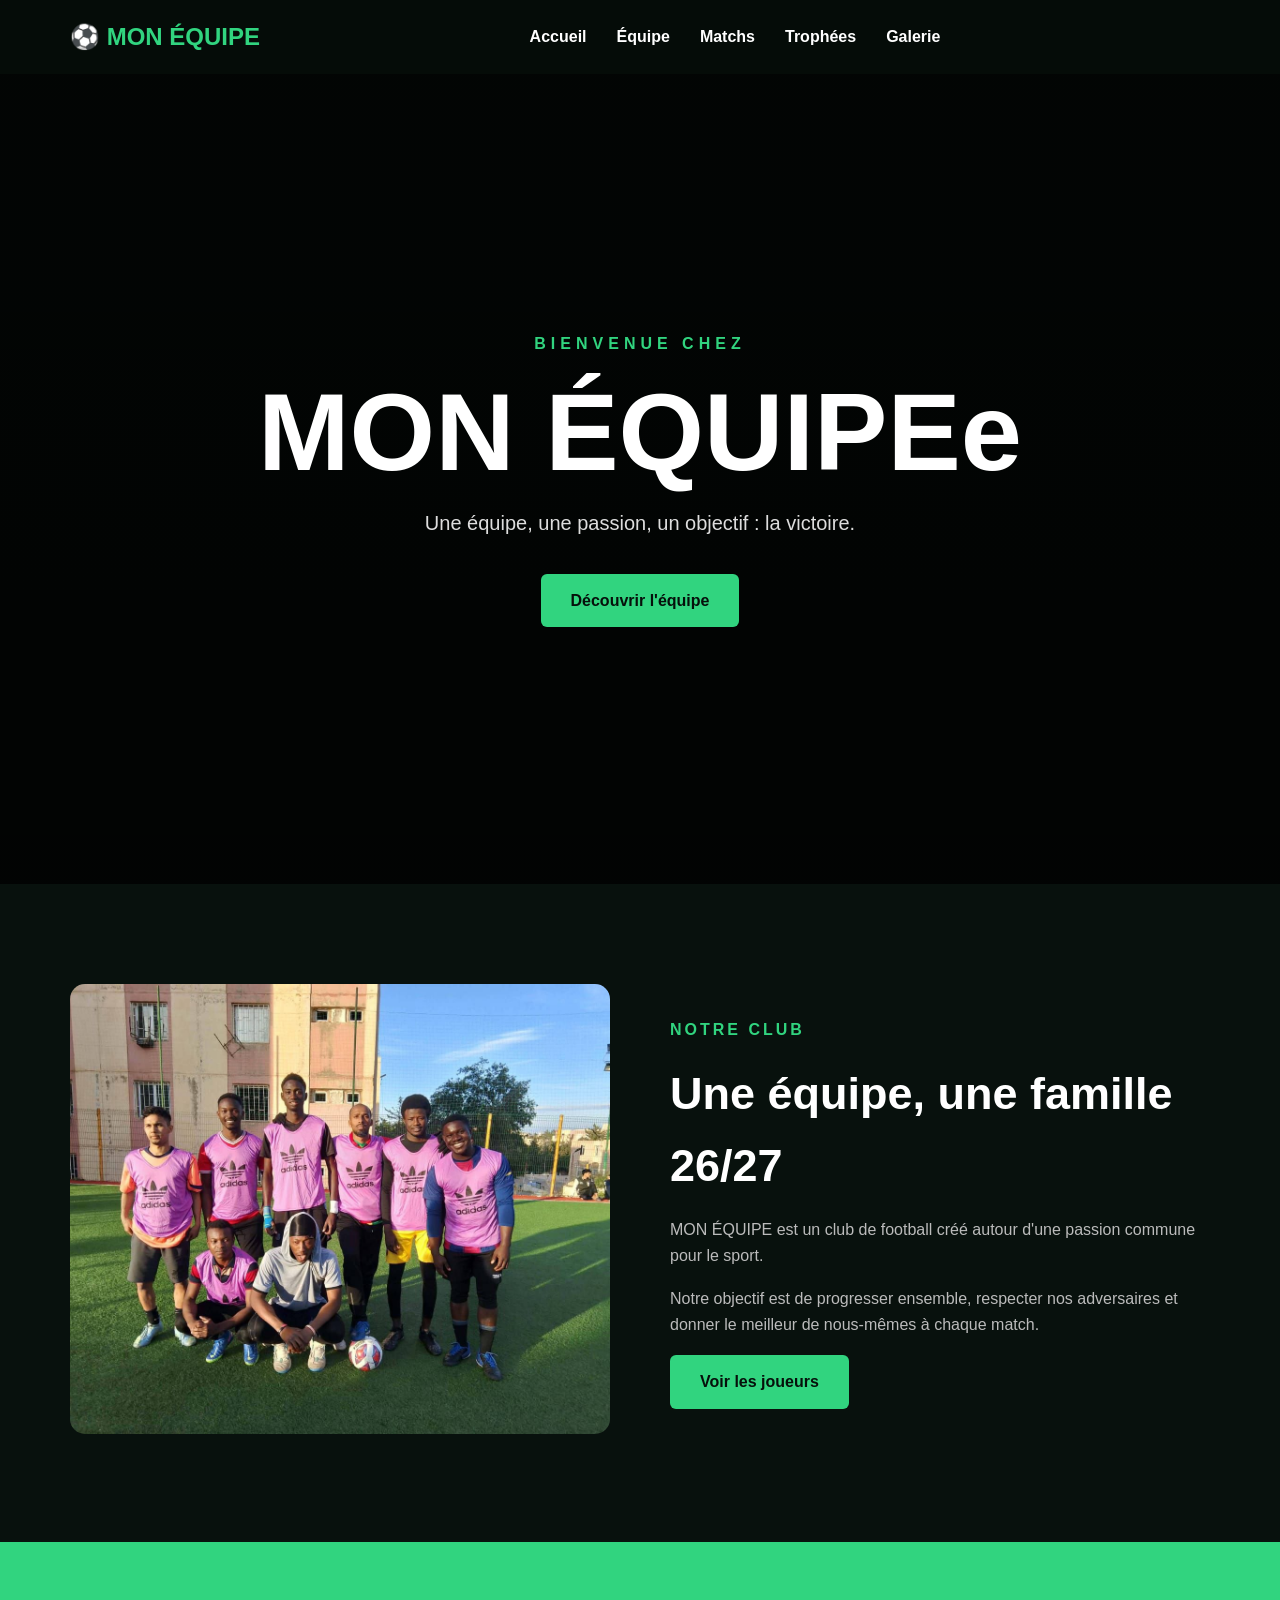
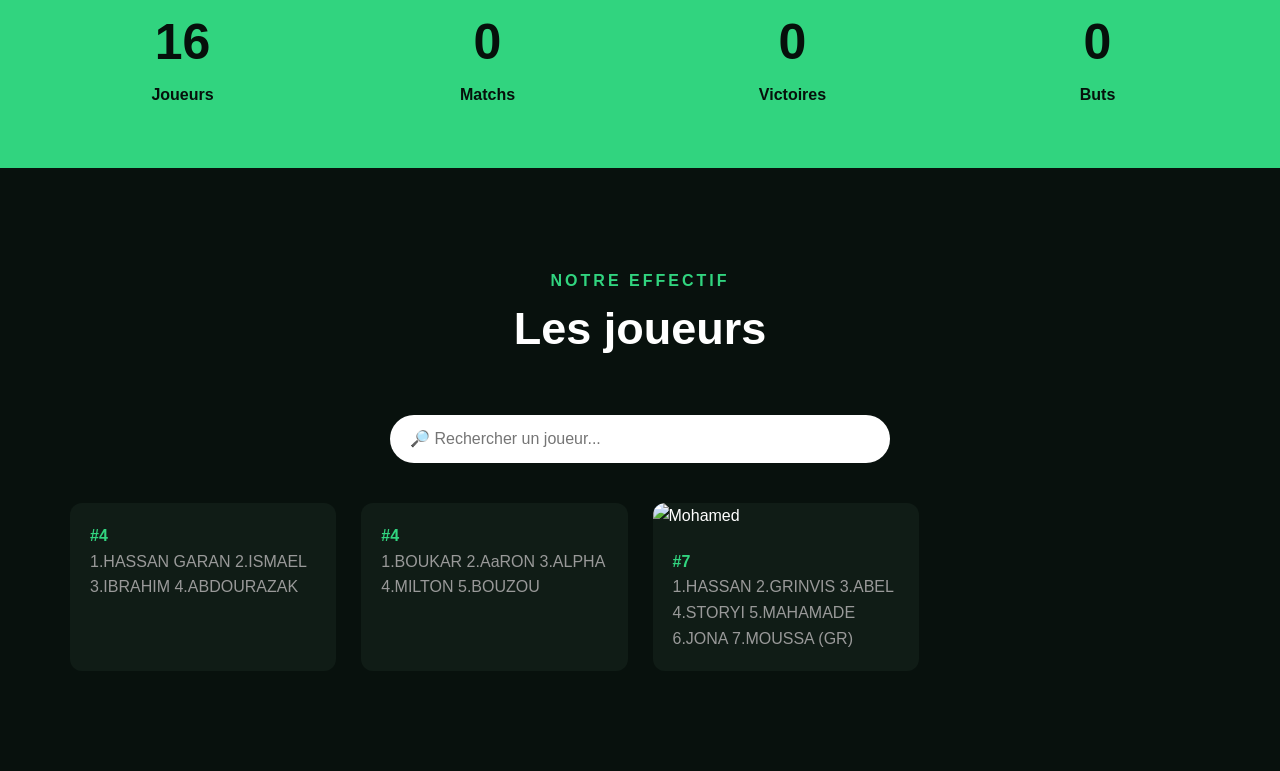
==== index.html @ 89386483 "Corriger le HTML et la page mobile" ====
<!DOCTYPE html>
<html lang="fr">

<head>
    <meta charset="UTF-8">
    <meta name="viewport" content="width=device-width, initial-scale=1.0">

    <title>MON ÉQUIPE - Football</title>

    <link rel="stylesheet" href="isma.css">
</head>

<body>

    <!-- ================= NAVBAR ================= -->

    <header>

        <nav class="navbar">

            <div class="logo">
                ⚽ MON ÉQUIPE
            </div>

            <button class="menu-btn" id="menuBtn">
                ☰
            </button>

            <ul class="menu" id="menu">

                <li>
                    <a href="#accueil">Accueil</a>
                </li>

                <li>
                    <a href="#equipe">Équipe</a>
                </li>

                <li>
                    <a href="#matchs">Matchs</a>
                </li>

                <li>
                    <a href="#trophees">Trophées</a>
                </li>

                <li>
                    <a href="#galerie">Galerie</a>
                </li>

            </ul>

            <!-- Bouton thème -->

            <button id="themeBtn" class="theme-btn">

            </button>

        </nav>

    </header>


    <!-- ================= ACCUEIL ================= -->

    <section id="accueil" class="hero">

        <div class="hero-content">

            <p class="subtitle">
                BIENVENUE CHEZ
            </p>

            <h1>
                MON ÉQUIPEe
            </h1>

            <p class="description">
                Une équipe, une passion, un objectif :
                la victoire.
            </p>

            <a href="#equipe" class="btn">
                Découvrir l'équipe
            </a>

        </div>

    </section>


    <!-- ================= PRESENTATION ================= -->

    <section class="presentation">

        <div class="presentation-image">

            <img src="5906934506231370193.jpg" alt="Photo de MON ÉQUIPE">

        </div>

        <div class="presentation-text">

            <span>NOTRE CLUB</span>

            <h2>
                Une équipe, une famille 26/27
            </h2>

            <p>
                MON ÉQUIPE est un club de football créé
                autour d'une passion commune pour le sport.
            </p>

            <p>
                Notre objectif est de progresser ensemble,
                respecter nos adversaires et donner le
                meilleur de nous-mêmes à chaque match.
            </p>

            <a href="#equipe" class="btn">
                Voir les joueurs
            </a>

        </div>

    </section>


    <!-- ================= STATISTIQUES ================= -->

    <section class="stats">

        <div class="stat">

            <strong class="counter" data-target="18">
                16
            </strong>

            <span>
                Joueurs
            </span>

        </div>


        <div class="stat">

            <strong class="counter" data-target="12">
                0
            </strong>

            <span>
                Matchs
            </span>

        </div>


        <div class="stat">

            <strong class="counter" data-target="8">
                0
            </strong>

            <span>
                Victoires
            </span>

        </div>


        <div class="stat">

            <strong class="counter" data-target="32">
                0
            </strong>

            <span>
                Buts
            </span>

        </div>

    </section>


    <!-- ================= JOUEURS ================= -->

    <section id="equipe" class="section">

        <div class="section-title">

            <p>NOTRE EFFECTIF</p>

            <h2>
                Les joueurs
            </h2>

        </div>


        <!-- Recherche -->

        <div class="search-box">

            <input type="text" id="searchInput" placeholder="🔎 Rechercher un joueur...">

        </div>


        <div class="joueurs" id="joueurs">


            <!-- JOUEUR 1 -->

            <div class="joueur">



                <div class="joueur-info">

                    <span>
                        #4
                    </span>

                    <h3>

                    </h3>

                    <p>
                        1.HASSAN GARAN


                        2.ISMAEL


                        3.IBRAHIM


                        4.ABDOURAZAK
                    </p>

                </div>

            </div>


            <!-- JOUEUR 2 -->

            <div class="joueur">



                <div class="joueur-info">

                    <span>
                        #4
                    </span>

                    <h3>

                    </h3>

                    <p>
                        1.BOUKAR


                        2.AaRON


                        3.ALPHA


                        4.MILTON
                        5.BOUZOU

                    </p>

                </div>

            </div>


            <!-- JOUEUR 3 -->

            <div class="joueur">

                <img src="images/joueur3.jpg" alt="Mohamed" class="player-image">

                <div class="joueur-info">

                    <span>
                        #7
                    </span>

                    <h3>
                    </h3>

                    <p>
                        1.HASSAN

                        2.GRINVIS

                        3.ABEL

                        4.STORYI

                        5.MAHAMADE

                        6.JONA

                        7.MOUSSA (GR)
                    </p>

                </div>

            </div>


            <!--
```
---- isma.css ----
* {
    margin: 0;
    padding: 0;
    box-sizing: border-box;
}

html {
    scroll-behavior: smooth;
}

body {
    font-family: Arial, Helvetica, sans-serif;
    background: #08110d;
    color: white;
    line-height: 1.6;
    transition: 0.3s;
}


/* =====================================
   NAVBAR
===================================== */

header {
    background: #050c08;
    position: sticky;
    top: 0;
    z-index: 1000;
}

.navbar {
    max-width: 1200px;
    margin: auto;

    padding: 18px 30px;

    display: flex;
    align-items: center;
    justify-content: space-between;
}

.logo {
    font-size: 24px;
    font-weight: bold;
    color: #31d47f;
}

.menu {
    display: flex;
    gap: 30px;
    list-style: none;
}

.menu a {
    color: white;
    text-decoration: none;
    font-weight: bold;
    transition: 0.3s;
}

.menu a:hover {
    color: #31d47f;
}


/* Boutons navbar */

.menu-btn,
.theme-btn {
    border: none;
    background: transparent;
    color: white;
    font-size: 25px;
    cursor: pointer;
}

.menu-btn {
    display: none;
}


/* =====================================
   HERO
===================================== */

.hero {
    min-height: 90vh;

    display: flex;
    justify-content: center;
    align-items: center;

    text-align: center;

    padding: 30px;

    background:
        linear-gradient(rgba(0, 0, 0, .7),
            rgba(0, 0, 0, .8)),
        url("images/equipe.jpg") center / cover;
}

.hero-content {
    max-width: 800px;
}

.subtitle {
    color: #31d47f;
    font-weight: bold;
    letter-spacing: 5px;
}

.hero h1 {
    font-size: clamp(55px, 10vw, 110px);
    line-height: 1;
    margin: 20px 0;
}

.description {
    font-size: 20px;
    color: #ddd;
    margin-bottom: 35px;
}


/* =====================================
   BOUTON
===================================== */

.btn {
    display: inline-block;

    padding: 14px 30px;

    background: #31d47f;
    color: #06100b;

    text-decoration: none;

    border-radius: 6px;

    font-weight: bold;

    transition: .3s;
}

.btn:hover {
    transform: translateY(-4px);
    background: white;
}


/* =====================================
   PRESENTATION
===================================== */

.presentation {
    max-width: 1200px;
    margin: auto;

    padding: 100px 30px;

    display: grid;

    grid-template-columns: 1fr 1fr;

    gap: 60px;

    align-items: center;
}

.presentation-image img {
    width: 100%;
    height: 450px;

    object-fit: cover;

    border-radius: 15px;
}

.presentation-text span {
    color: #31d47f;
    font-weight: bold;
    letter-spacing: 3px;
}

.presentation-text h2 {
    font-size: 45px;
    margin: 15px 0;
}

.presentation-text p {
    color: #bbb;
    margin-bottom: 18px;
}


/* =====================================
   SECTIONS
===================================== */

.section {
    max-width: 1200px;
    margin: auto;

    padding: 100px 30px;
}

.section-title {
    text-align: center;
    margin-bottom: 50px;
}

.section-title p {
    color: #31d47f;
    font-weight: bold;
    letter-spacing: 3px;
}

.section-title h2 {
    font-size: 45px;
}


/* =====================================
   RECHERCHE
===================================== */

.search-box {
    text-align: center;
    margin-bottom: 40px;
}

.search-box input {
    width: 100%;
    max-width: 500px;

    padding: 15px 20px;

    border: none;
    border-radius: 30px;

    font-size: 16px;

    outline: none;
}


/* =====================================
   JOUEURS
===================================== */

.joueurs {
    display: grid;

    grid-template-columns:
        repeat(4, 1fr);

    gap: 25px;
}

.joueur {
    background: #101c16;

    border-radius: 12px;

    overflow: hidden;

    transition: .3s;
}

.joueur:hover {
    transform: translateY(-10px);
}

.joueur img {
    width: 100%;
    height: 330px;

    object-fit: cover;

    cursor: pointer;
}

.joueur-info {
    padding: 20px;
}

.joueur-info span {
    color: #31d47f;
    font-weight: bold;
}

.joueur-info h3 {
    font-size: 25px;
}

.joueur-info p {
    color: #999;
}


/* =====================================
   STATISTIQUES
===================================== */

.stats {
    background: #31d47f;
    color: #06100b;

    display: grid;

    grid-template-columns:
        repeat(4, 1fr);

    padding: 60px 30px;

    text-align: center;
}

.stat strong {
    display: block;
    font-size: 50px;
}

.stat span {
    font-weight: bold;
}


/* =====================================
   MATCHS
===================================== */

.matchs-section {
    max-width: 1000px;
}

.matchs {
    display: flex;

    flex-direction: column;

    gap: 15px;
}

.match {
    background: #101c16;

    padding: 20px;

    border-radius: 10px;

    display: grid;

    grid-template-columns:
        100px 1fr 100px;

    align-items: center;
}

.date {
    text-align: center;
}

.date strong {
    display: block;

    font-size: 35px;

    color: #31d47f;
}

.date span {
    font-size: 13px;
}

.equipes {
    display: flex;

    justify-content: center;
    align-items: center;

    gap: 25px;
}

.equipes span {
    color: #31d47f;
    font-weight: bold;
}

.heure {
    text-align: right;
    color: #aaa;
}


/* =====================================
   TROPHEES
===================================== */

.trophees {
    display: grid;

    grid-template-columns:
        repeat(3, 1fr);

    gap: 25px;
}

.trophee {
    background: #101c16;

    padding: 40px 20px;

    text-align: center;

    border-radius: 12px;
}

.trophee-icon {
    font-size: 60px;
}

.trophee h3 {
    font-size: 22px;
}

.trophee p {
    color: #999;
}


/* =====================================
   GALERIE
===================================== */

.galerie {
    display: grid;

    grid-template-columns:
        repeat(4, 1fr);

    gap: 15px;
}

.gallery-image {
    width: 100%;
    height: 250px;

    object-fit: cover;

    border-radius: 10px;

    cursor: pointer;

    transition: .3s;
}

.gallery-image:hover {
    transform: scale(1.04);
}


/* =====================================
   MODAL
===================================== */

.modal {
    display: none;

    position: fixed;

    z-index: 2000;

    left: 0;
    top: 0;

    width: 100%;
    height: 100%;

    background: rgba(0, 0, 0, .9);

    justify-content: center;
    align-items: center;
}

.modal.active {
    display: flex;
}

.modal img {
    max-width: 90%;
    max-height: 85%;

    border-radius: 10px;
}

.close {
    position: absolute;

    top: 20px;
    right: 35px;

    font-size: 50px;

    cursor: pointer;
}


/* =====================================
   CONTACT
===================================== */

.contact {
    background: #31d47f;

    color: #06100b;

    padding: 80px 30px;

    display: flex;

    justify-content: space-around;

    align-items: center;

    gap: 30px;
}

.contact h2 {
    font-size: 45px;
}


/* =====================================
   FOOTER
===================================== */

footer {
    background: #040907;

    text-align: center;

    padding: 30px;

    color: #777;
}


/* =====================================
   MODE CLAIR
===================================== */

body.light {
    background: #f3f5f4;
    color: #111;
}

body.light header {
    background: white;
}

body.light .menu a {
    color: #111;
}

body.light .theme-btn {
    color: #111;
}

body.light .joueur,
body.light .match,
body.light .trophee {
    background: white;
}

body.light .presentation-text p {
    color: #555;
}


/* =====================================
   RESPONSIVE
===================================== */

@media (max-width: 900px) {

    .menu-btn {
        display: block;
    }

    .menu {
        display: none;

        position: absolute;

        top: 70px;
        left: 0;

        width: 100%;

        background: #050c08;

        flex-direction: column;

        text-align: center;

        padding: 20px;
    }

    .menu.active {
        display: flex;
    }

    .presentation {
        grid-template-columns: 1fr;
    }

    .joueurs {
        grid-template-columns: repeat(2, 1fr);
    }

    .galerie {
        grid-template-columns: repeat(2, 1fr);
    }

}


@media (max-width: 600px) {

    .navbar {
        padding: 15px;
    }

    .logo {
        font-size: 18px;
    }

    .hero h1 {
        font-size: 55px;
    }

    .presentation {
        padding: 70px 20px;
    }

    .presentation-text h2 {
        font-size: 35px;
    }

    .section {
        padding: 70px 20px;
    }

    .section-title h2 {
        font-size: 35px;
    }

    .joueurs {
        grid-template-columns: 1fr;
    }

    .stats {
        grid-template-columns: repeat(2, 1fr);
        gap: 30px;
    }

    .match {
        grid-template-columns: 70px 1fr;
    }

    .heure {
        display: none;
    }

    .equipes {
        font-size: 13px;
        gap: 10px;
    }

    .trophees {
        grid-template-columns: 1fr;
    }

    .galerie {
        grid-template-columns: 1fr;
    }

    .contact {
        flex-direction: column;
        text-align: center;
    }

}
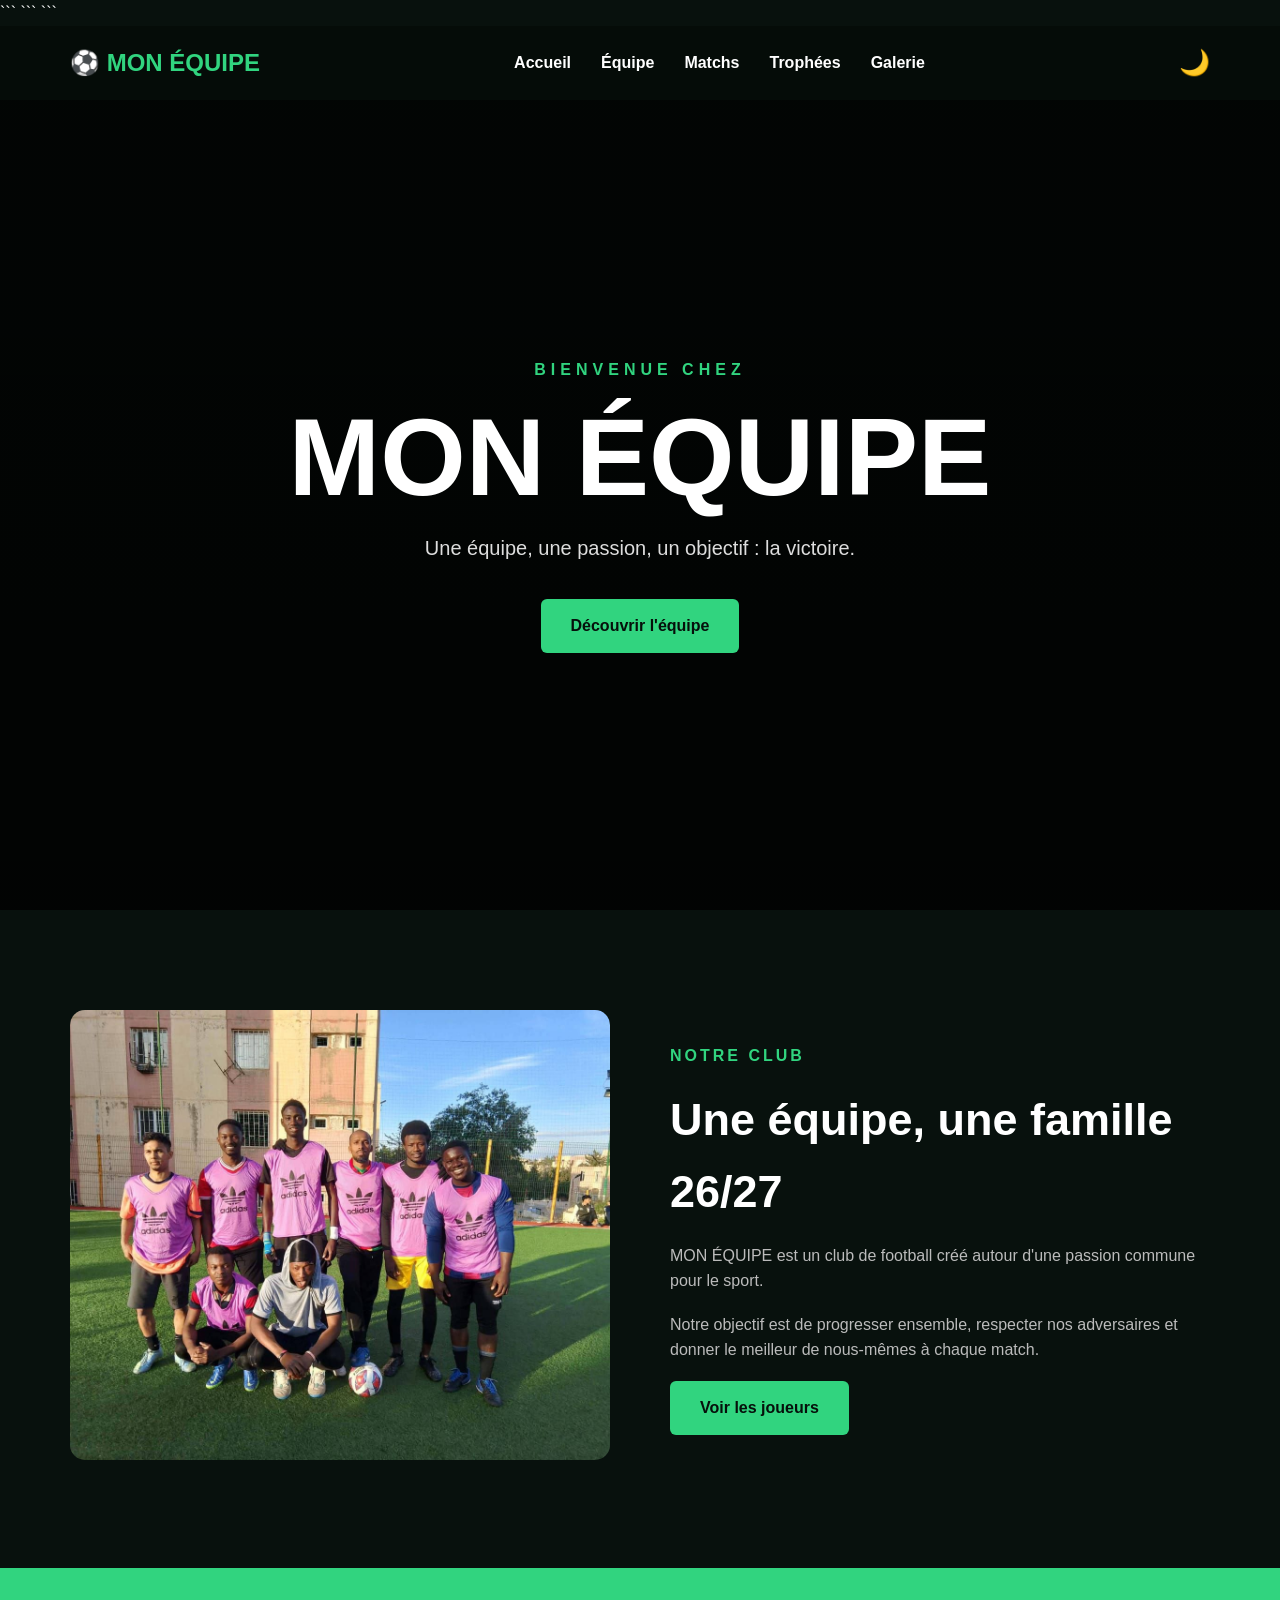
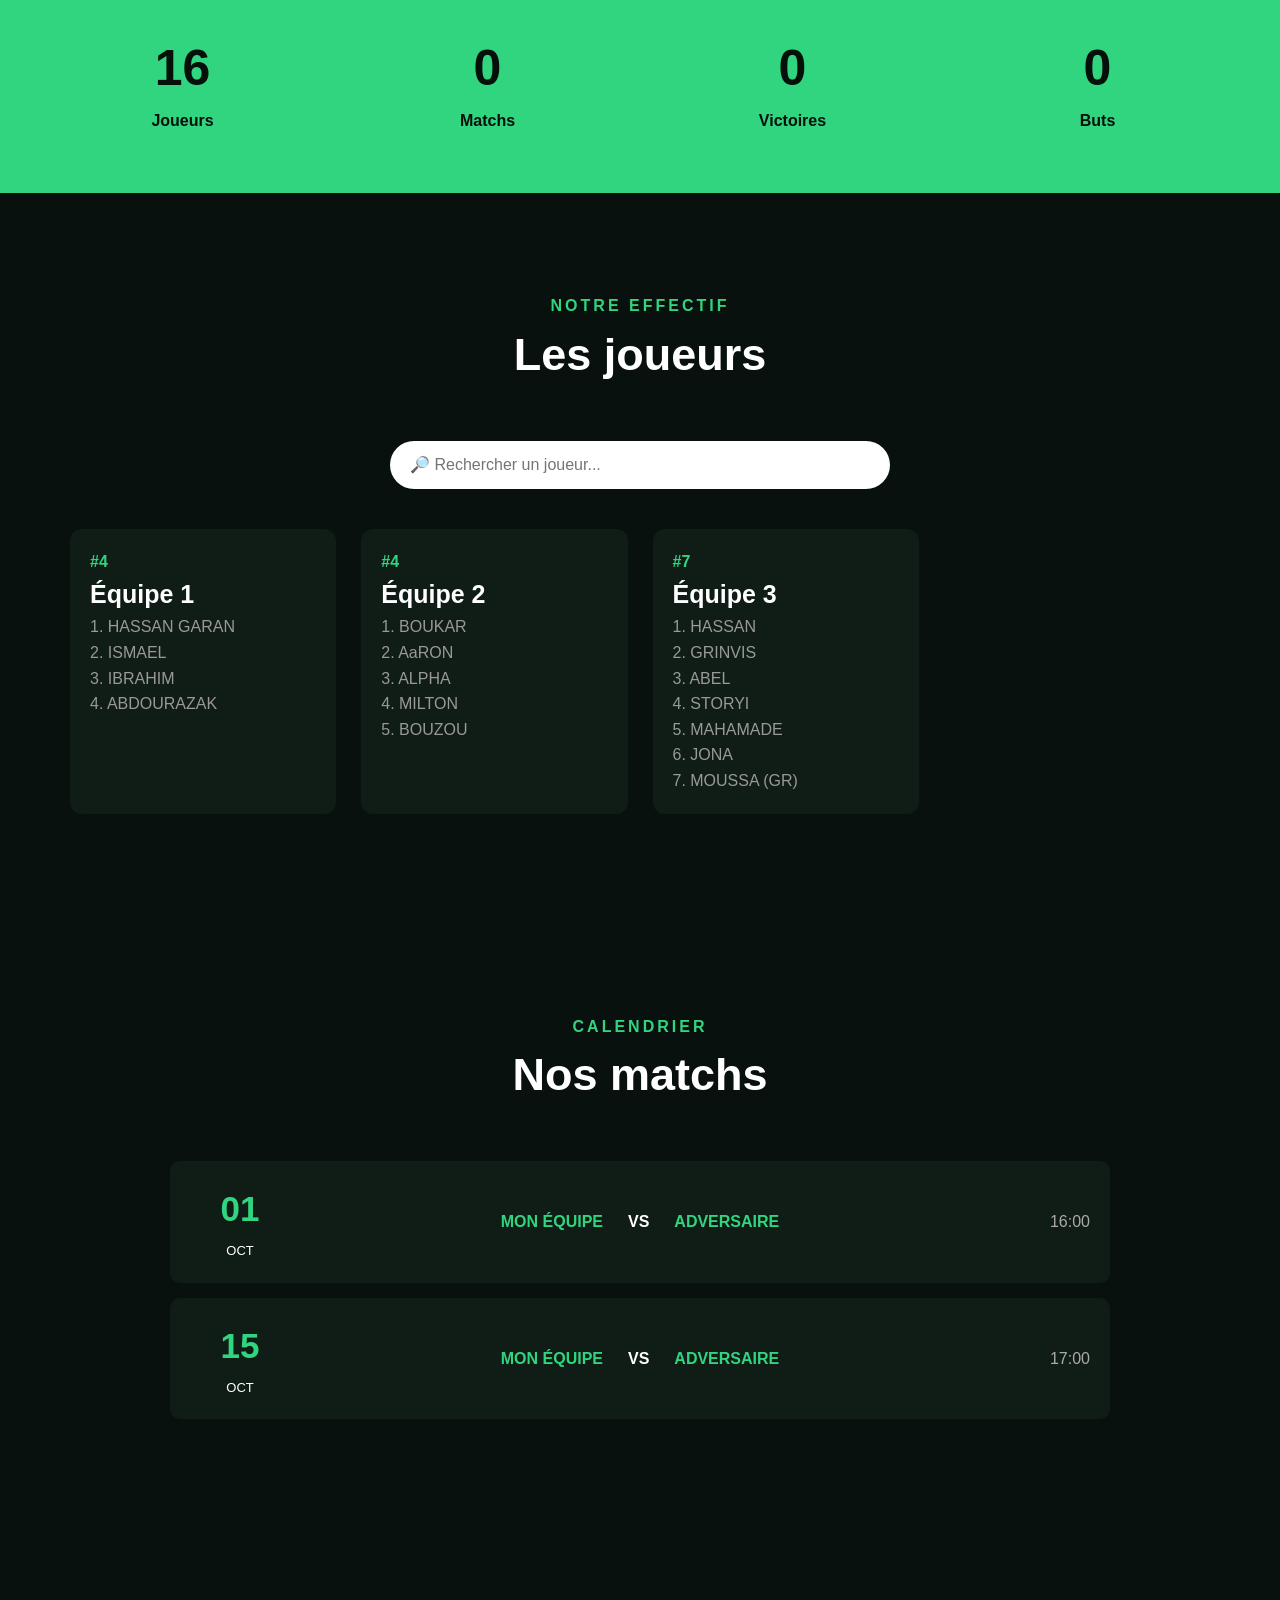
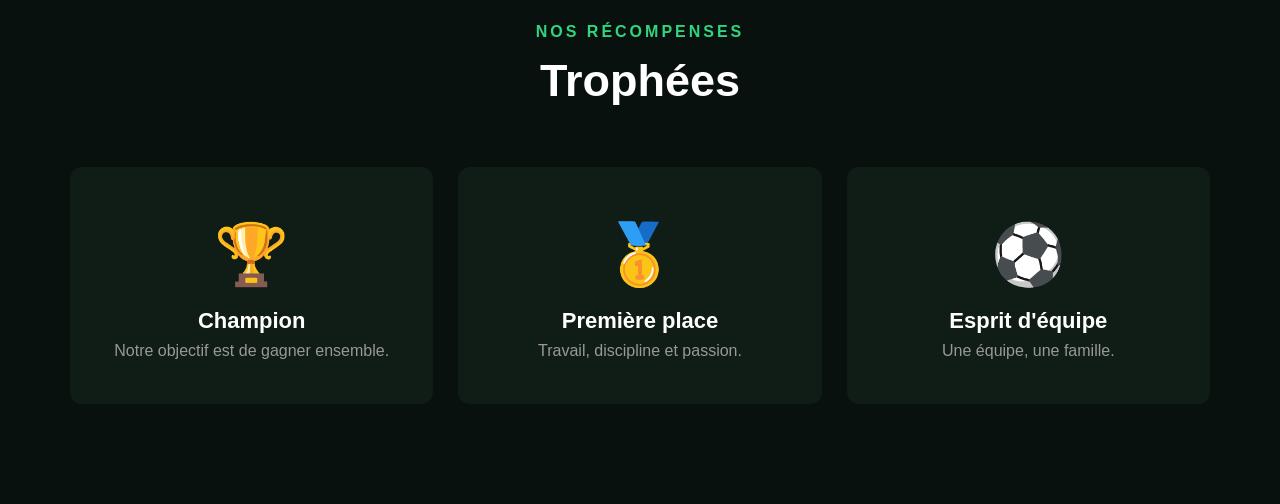
==== commit a6a553dc: "Mise à jour du site" ====
--- a/index.html
+++ b/index.html
@@ -1,21 +1,25 @@
 <!DOCTYPE html>
+
 <html lang="fr">
 
 <head>
     <meta charset="UTF-8">
     <meta name="viewport" content="width=device-width, initial-scale=1.0">
 
+    ```
     <title>MON ÉQUIPE - Football</title>
 
     <link rel="stylesheet" href="isma.css">
+    ```
+
 </head>
 
 <body>
 
+    ```
     <!-- ================= NAVBAR ================= -->
 
     <header>
-
         <nav class="navbar">
 
             <div class="logo">
@@ -27,37 +31,18 @@
             </button>
 
             <ul class="menu" id="menu">
-
-                <li>
-                    <a href="#accueil">Accueil</a>
-                </li>
-
-                <li>
-                    <a href="#equipe">Équipe</a>
-                </li>
-
-                <li>
-                    <a href="#matchs">Matchs</a>
-                </li>
-
-                <li>
-                    <a href="#trophees">Trophées</a>
-                </li>
-
-                <li>
-                    <a href="#galerie">Galerie</a>
-                </li>
-
+                <li><a href="#accueil">Accueil</a></li>
+                <li><a href="#equipe">Équipe</a></li>
+                <li><a href="#matchs">Matchs</a></li>
+                <li><a href="#trophees">Trophées</a></li>
+                <li><a href="#galerie">Galerie</a></li>
             </ul>
 
-            <!-- Bouton thème -->
-
             <button id="themeBtn" class="theme-btn">
-
+                🌙
             </button>
 
         </nav>
-
     </header>
 
 
@@ -72,7 +57,7 @@
             </p>
 
             <h1>
-                MON ÉQUIPEe
+                MON ÉQUIPE
             </h1>
 
             <p class="description">
@@ -132,20 +117,16 @@
     <section class="stats">
 
         <div class="stat">
-
-            <strong class="counter" data-target="18">
+            <strong class="counter" data-target="16">
                 16
             </strong>
 
             <span>
                 Joueurs
             </span>
-
-        </div>
-
+        </div>
 
         <div class="stat">
-
             <strong class="counter" data-target="12">
                 0
             </strong>
@@ -153,12 +134,9 @@
             <span>
                 Matchs
             </span>
-
-        </div>
-
+        </div>
 
         <div class="stat">
-
             <strong class="counter" data-target="8">
                 0
             </strong>
@@ -166,12 +144,9 @@
             <span>
                 Victoires
             </span>
-
-        </div>
-
+        </div>
 
         <div class="stat">
-
             <strong class="counter" data-target="32">
                 0
             </strong>
@@ -179,7 +154,6 @@
             <span>
                 Buts
             </span>
-
         </div>
 
     </section>
@@ -216,8 +190,6 @@
 
             <div class="joueur">
 
-
-
                 <div class="joueur-info">
 
                     <span>
@@ -225,20 +197,14 @@
                     </span>
 
                     <h3>
-
+                        Équipe 1
                     </h3>
 
                     <p>
-                        1.HASSAN GARAN
-
-
-                        2.ISMAEL
-
-
-                        3.IBRAHIM
-
-
-                        4.ABDOURAZAK
+                        1. HASSAN GARAN<br>
+                        2. ISMAEL<br>
+                        3. IBRAHIM<br>
+                        4. ABDOURAZAK
                     </p>
 
                 </div>
@@ -249,8 +215,6 @@
             <!-- JOUEUR 2 -->
 
             <div class="joueur">
-
-
 
                 <div class="joueur-info">
 
@@ -259,22 +223,15 @@
                     </span>
 
                     <h3>
-
+                        Équipe 2
                     </h3>
 
                     <p>
-                        1.BOUKAR
-
-
-                        2.AaRON
-
-
-                        3.ALPHA
-
-
-                        4.MILTON
-                        5.BOUZOU
-
+                        1. BOUKAR<br>
+                        2. AaRON<br>
+                        3. ALPHA<br>
+                        4. MILTON<br>
+                        5. BOUZOU
                     </p>
 
                 </div>
@@ -285,8 +242,6 @@
             <!-- JOUEUR 3 -->
 
             <div class="joueur">
-
-                <img src="images/joueur3.jpg" alt="Mohamed" class="player-image">
 
                 <div class="joueur-info">
 
@@ -295,22 +250,17 @@
                     </span>
 
                     <h3>
+                        Équipe 3
                     </h3>
 
                     <p>
-                        1.HASSAN
-
-                        2.GRINVIS
-
-                        3.ABEL
-
-                        4.STORYI
-
-                        5.MAHAMADE
-
-                        6.JONA
-
-                        7.MOUSSA (GR)
+                        1. HASSAN<br>
+                        2. GRINVIS<br>
+                        3. ABEL<br>
+                        4. STORYI<br>
+                        5. MAHAMADE<br>
+                        6. JONA<br>
+                        7. MOUSSA (GR)
                     </p>
 
                 </div>
@@ -318,5 +268,142 @@
             </div>
 
 
-            <!--
-```+        </div>
+
+    </section>
+
+
+    <!-- ================= MATCHS ================= -->
+
+    <section id="matchs" class="section matchs-section">
+
+        <div class="section-title">
+
+            <p>CALENDRIER</p>
+
+            <h2>
+                Nos matchs
+            </h2>
+
+        </div>
+
+        <div class="matchs">
+
+            <div class="match">
+
+                <div class="date">
+                    <strong>01</strong>
+                    <span>OCT</span>
+                </div>
+
+                <div class="equipes">
+                    <span>MON ÉQUIPE</span>
+                    <b>VS</b>
+                    <span>ADVERSAIRE</span>
+                </div>
+
+                <div class="heure">
+                    16:00
+                </div>
+
+            </div>
+
+
+            <div class="match">
+
+                <div class="date">
+                    <strong>15</strong>
+                    <span>OCT</span>
+                </div>
+
+                <div class="equipes">
+                    <span>MON ÉQUIPE</span>
+                    <b>VS</b>
+                    <span>ADVERSAIRE</span>
+                </div>
+
+                <div class="heure">
+                    17:00
+                </div>
+
+            </div>
+
+        </div>
+
+    </section>
+
+
+    <!-- ================= TROPHEES ================= -->
+
+    <section id="trophees" class="section">
+
+        <div class="section-title">
+
+            <p>NOS RÉCOMPENSES</p>
+
+            <h2>
+                Trophées
+            </h2>
+
+        </div>
+
+        <div class="trophees">
+
+            <div class="trophee">
+
+                <div class="trophee-icon">
+                    🏆
+                </div>
+
+                <h3>
+                    Champion
+                </h3>
+
+                <p>
+                    Notre objectif est de gagner ensemble.
+                </p>
+
+            </div>
+
+
+            <div class="trophee">
+
+                <div class="trophee-icon">
+                    🥇
+                </div>
+
+                <h3>
+                    Première place
+                </h3>
+
+                <p>
+                    Travail, discipline et passion.
+                </p>
+
+            </div>
+
+
+            <div class="trophee">
+
+                <div class="trophee-icon">
+                    ⚽
+                </div>
+
+                <h3>
+                    Esprit d'équipe
+                </h3>
+
+                <p>
+                    Une équipe, une famille.
+                </p>
+
+            </div>
+
+        </div>
+
+    </section>
+
+
+    <!-- ================= GALERIE ================= -->
+
+    <section id="galerie" class ```
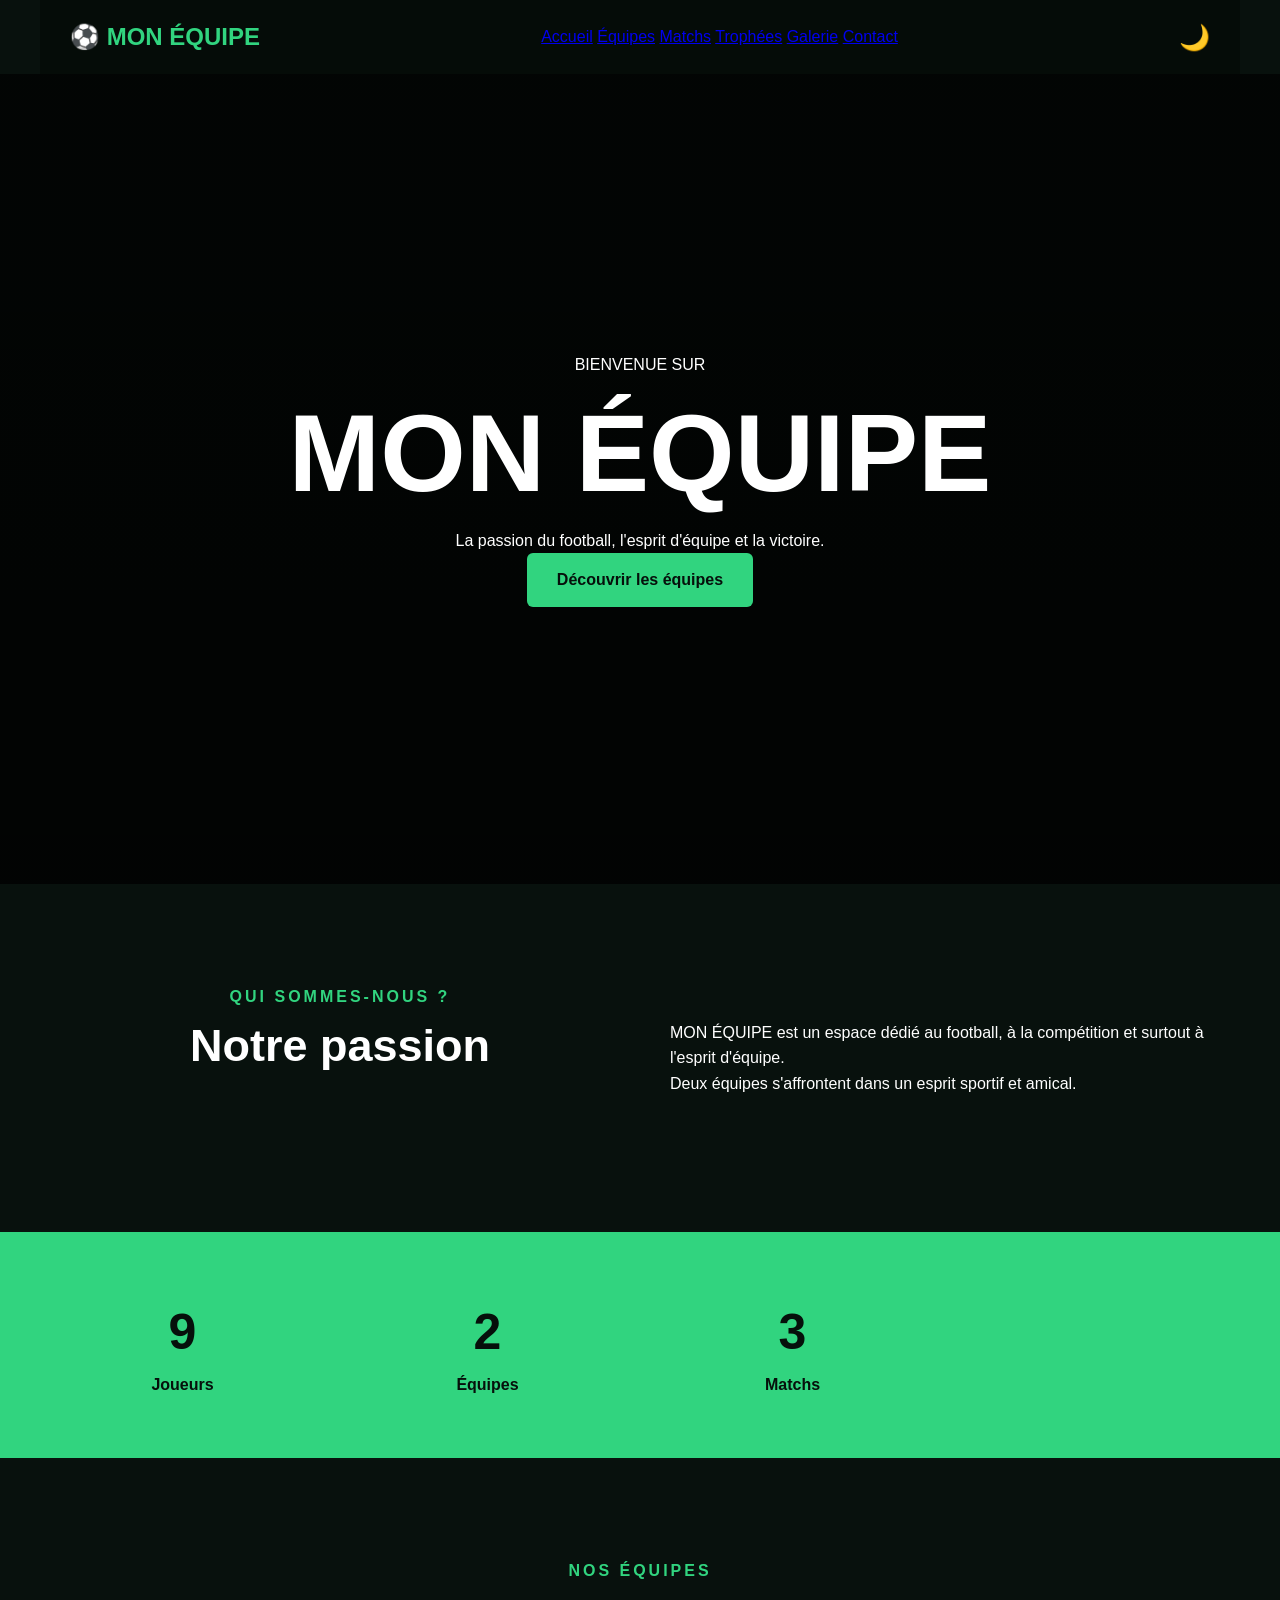
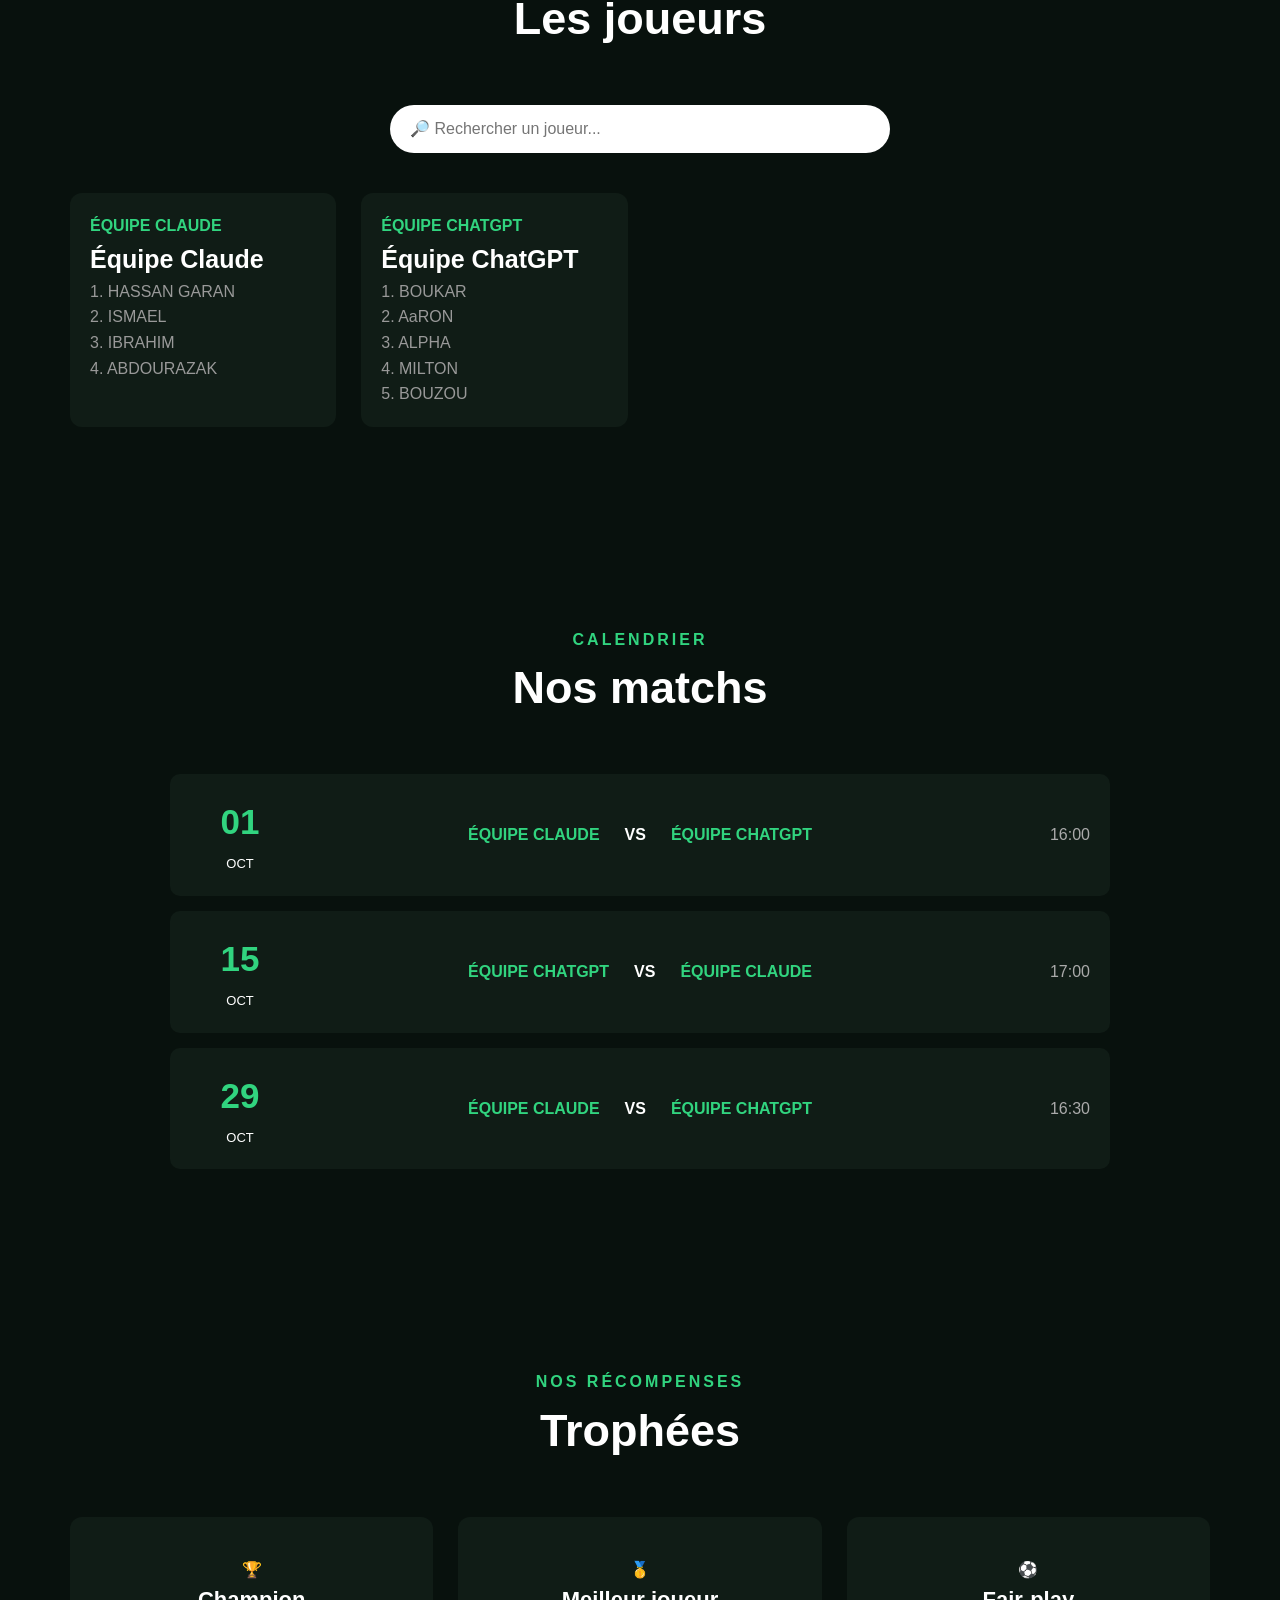
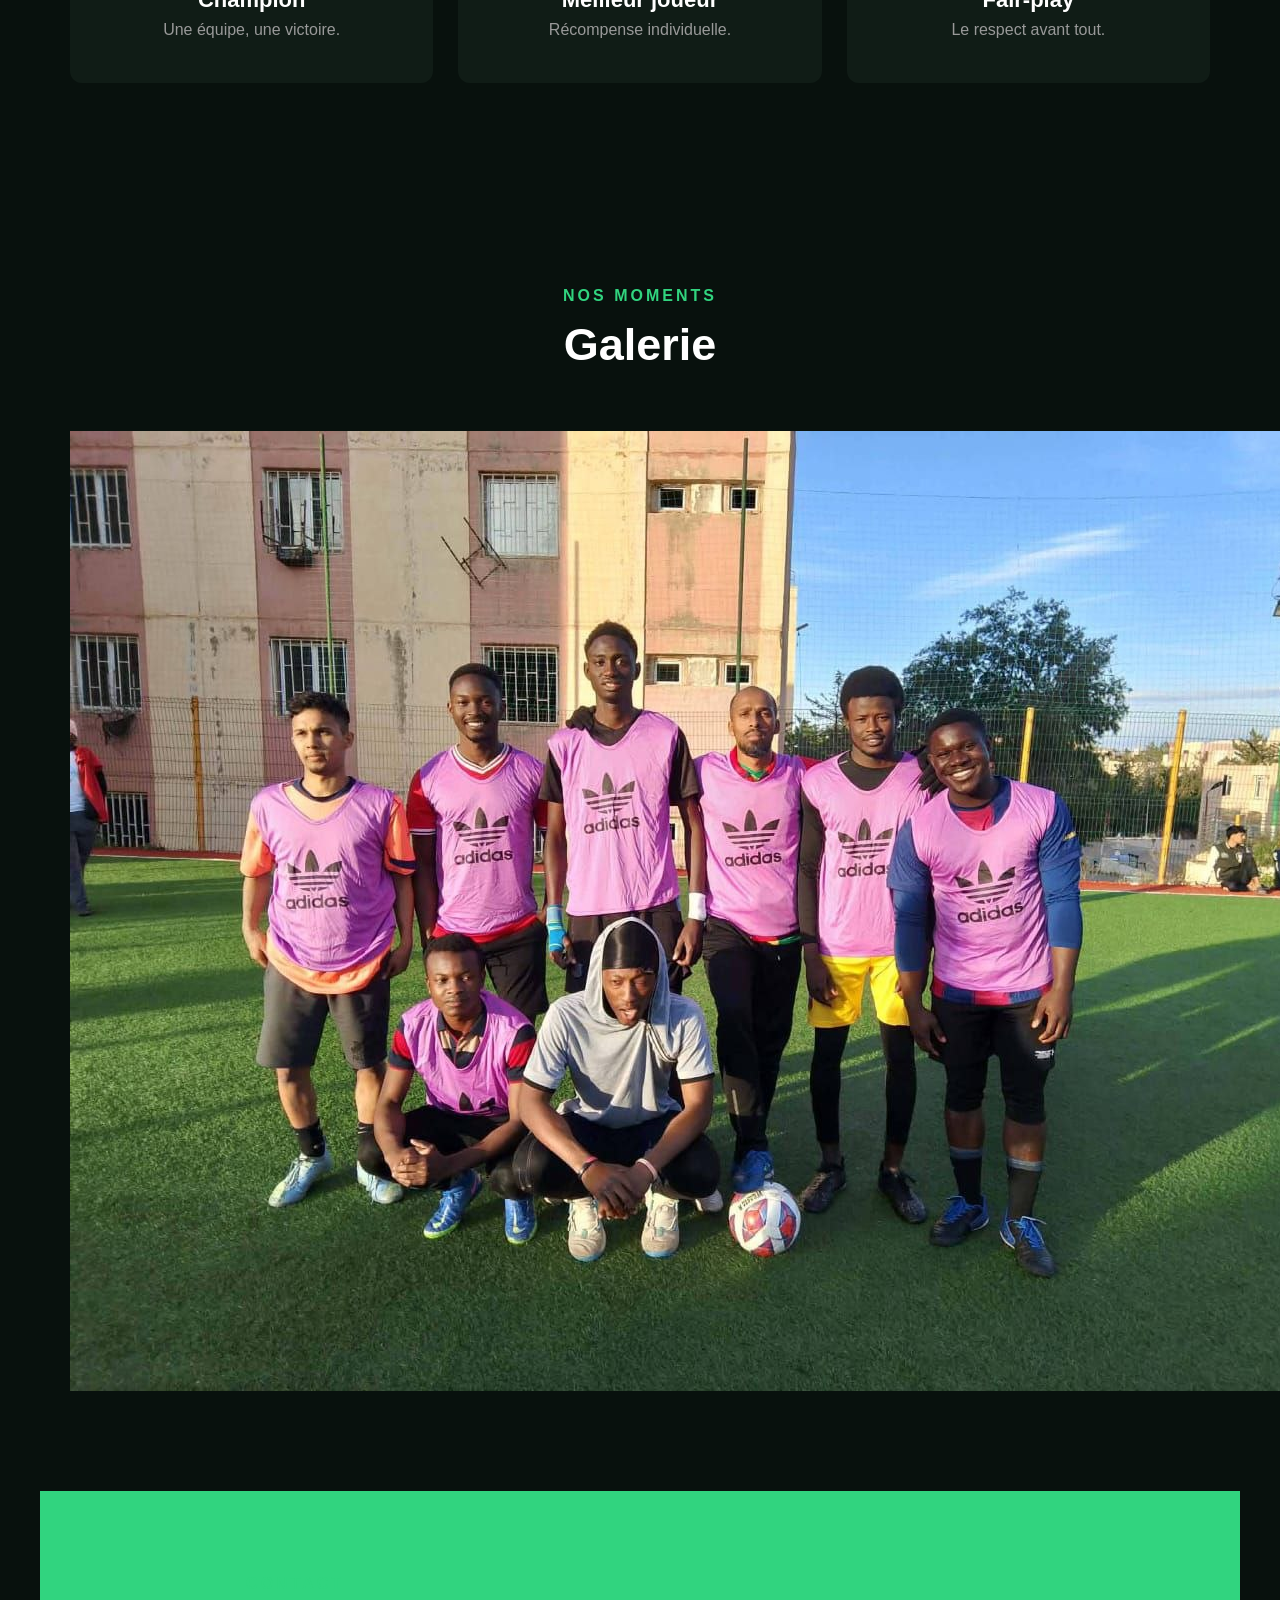
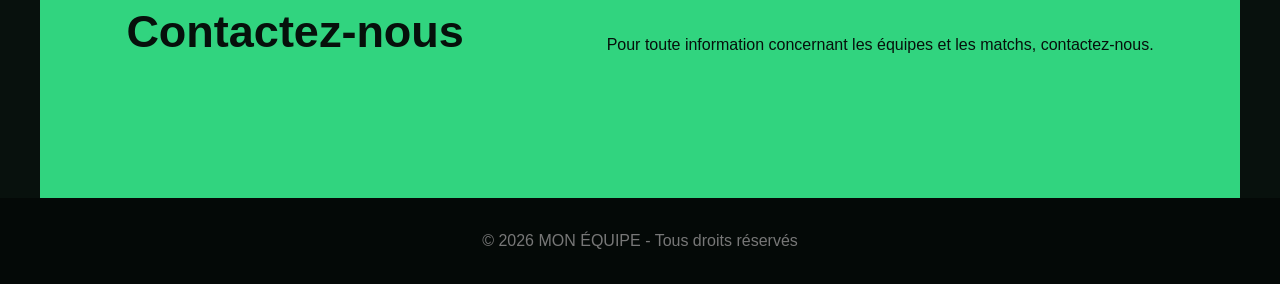
==== commit 35121a17: "Mise à jour des deux équipes et du calendrier" ====
--- a/index.html
+++ b/index.html
@@ -1,409 +1,348 @@
 <!DOCTYPE html>
-
 <html lang="fr">
-
 <head>
     <meta charset="UTF-8">
     <meta name="viewport" content="width=device-width, initial-scale=1.0">
-
-    ```
     <title>MON ÉQUIPE - Football</title>
-
     <link rel="stylesheet" href="isma.css">
-    ```
-
 </head>
 
 <body>
 
-    ```
-    <!-- ================= NAVBAR ================= -->
-
-    <header>
-        <nav class="navbar">
-
-            <div class="logo">
-                ⚽ MON ÉQUIPE
-            </div>
-
-            <button class="menu-btn" id="menuBtn">
-                ☰
-            </button>
-
-            <ul class="menu" id="menu">
-                <li><a href="#accueil">Accueil</a></li>
-                <li><a href="#equipe">Équipe</a></li>
-                <li><a href="#matchs">Matchs</a></li>
-                <li><a href="#trophees">Trophées</a></li>
-                <li><a href="#galerie">Galerie</a></li>
-            </ul>
-
-            <button id="themeBtn" class="theme-btn">
-                🌙
-            </button>
-
-        </nav>
-    </header>
-
-
-    <!-- ================= ACCUEIL ================= -->
-
-    <section id="accueil" class="hero">
-
-        <div class="hero-content">
-
-            <p class="subtitle">
-                BIENVENUE CHEZ
-            </p>
-
-            <h1>
-                MON ÉQUIPE
-            </h1>
-
-            <p class="description">
-                Une équipe, une passion, un objectif :
-                la victoire.
-            </p>
-
-            <a href="#equipe" class="btn">
-                Découvrir l'équipe
-            </a>
-
-        </div>
-
-    </section>
-
-
-    <!-- ================= PRESENTATION ================= -->
-
-    <section class="presentation">
-
-        <div class="presentation-image">
-
-            <img src="5906934506231370193.jpg" alt="Photo de MON ÉQUIPE">
-
-        </div>
-
-        <div class="presentation-text">
-
-            <span>NOTRE CLUB</span>
-
-            <h2>
-                Une équipe, une famille 26/27
-            </h2>
-
-            <p>
-                MON ÉQUIPE est un club de football créé
-                autour d'une passion commune pour le sport.
-            </p>
-
-            <p>
-                Notre objectif est de progresser ensemble,
-                respecter nos adversaires et donner le
-                meilleur de nous-mêmes à chaque match.
-            </p>
-
-            <a href="#equipe" class="btn">
-                Voir les joueurs
-            </a>
-
-        </div>
-
-    </section>
-
-
-    <!-- ================= STATISTIQUES ================= -->
-
-    <section class="stats">
-
-        <div class="stat">
-            <strong class="counter" data-target="16">
-                16
-            </strong>
-
-            <span>
-                Joueurs
-            </span>
-        </div>
-
-        <div class="stat">
-            <strong class="counter" data-target="12">
-                0
-            </strong>
-
-            <span>
-                Matchs
-            </span>
-        </div>
-
-        <div class="stat">
-            <strong class="counter" data-target="8">
-                0
-            </strong>
-
-            <span>
-                Victoires
-            </span>
-        </div>
-
-        <div class="stat">
-            <strong class="counter" data-target="32">
-                0
-            </strong>
-
-            <span>
-                Buts
-            </span>
-        </div>
-
-    </section>
-
-
-    <!-- ================= JOUEURS ================= -->
-
-    <section id="equipe" class="section">
-
-        <div class="section-title">
-
-            <p>NOTRE EFFECTIF</p>
-
-            <h2>
-                Les joueurs
-            </h2>
-
-        </div>
-
-
-        <!-- Recherche -->
-
-        <div class="search-box">
-
-            <input type="text" id="searchInput" placeholder="🔎 Rechercher un joueur...">
-
-        </div>
-
-
-        <div class="joueurs" id="joueurs">
-
-
-            <!-- JOUEUR 1 -->
-
-            <div class="joueur">
-
-                <div class="joueur-info">
-
-                    <span>
-                        #4
-                    </span>
-
-                    <h3>
-                        Équipe 1
-                    </h3>
-
-                    <p>
-                        1. HASSAN GARAN<br>
-                        2. ISMAEL<br>
-                        3. IBRAHIM<br>
-                        4. ABDOURAZAK
-                    </p>
-
-                </div>
-
-            </div>
-
-
-            <!-- JOUEUR 2 -->
-
-            <div class="joueur">
-
-                <div class="joueur-info">
-
-                    <span>
-                        #4
-                    </span>
-
-                    <h3>
-                        Équipe 2
-                    </h3>
-
-                    <p>
-                        1. BOUKAR<br>
-                        2. AaRON<br>
-                        3. ALPHA<br>
-                        4. MILTON<br>
-                        5. BOUZOU
-                    </p>
-
-                </div>
-
-            </div>
-
-
-            <!-- JOUEUR 3 -->
-
-            <div class="joueur">
-
-                <div class="joueur-info">
-
-                    <span>
-                        #7
-                    </span>
-
-                    <h3>
-                        Équipe 3
-                    </h3>
-
-                    <p>
-                        1. HASSAN<br>
-                        2. GRINVIS<br>
-                        3. ABEL<br>
-                        4. STORYI<br>
-                        5. MAHAMADE<br>
-                        6. JONA<br>
-                        7. MOUSSA (GR)
-                    </p>
-
-                </div>
-
-            </div>
-
-
-        </div>
-
-    </section>
-
-
-    <!-- ================= MATCHS ================= -->
-
-    <section id="matchs" class="section matchs-section">
-
-        <div class="section-title">
-
-            <p>CALENDRIER</p>
-
-            <h2>
-                Nos matchs
-            </h2>
-
-        </div>
-
-        <div class="matchs">
-
-            <div class="match">
-
-                <div class="date">
-                    <strong>01</strong>
-                    <span>OCT</span>
-                </div>
-
-                <div class="equipes">
-                    <span>MON ÉQUIPE</span>
-                    <b>VS</b>
-                    <span>ADVERSAIRE</span>
-                </div>
-
-                <div class="heure">
-                    16:00
-                </div>
-
-            </div>
-
-
-            <div class="match">
-
-                <div class="date">
-                    <strong>15</strong>
-                    <span>OCT</span>
-                </div>
-
-                <div class="equipes">
-                    <span>MON ÉQUIPE</span>
-                    <b>VS</b>
-                    <span>ADVERSAIRE</span>
-                </div>
-
-                <div class="heure">
-                    17:00
-                </div>
-
-            </div>
-
-        </div>
-
-    </section>
-
-
-    <!-- ================= TROPHEES ================= -->
-
-    <section id="trophees" class="section">
-
-        <div class="section-title">
-
-            <p>NOS RÉCOMPENSES</p>
-
-            <h2>
-                Trophées
-            </h2>
-
-        </div>
-
-        <div class="trophees">
-
-            <div class="trophee">
-
-                <div class="trophee-icon">
-                    🏆
-                </div>
-
-                <h3>
-                    Champion
-                </h3>
+<header class="navbar">
+
+    <div class="logo">
+        ⚽ MON ÉQUIPE
+    </div>
+
+    <button id="menuBtn" class="menu-btn">☰</button>
+
+    <nav id="menu">
+        <a href="#accueil">Accueil</a>
+        <a href="#equipe">Équipes</a>
+        <a href="#matchs">Matchs</a>
+        <a href="#trophees">Trophées</a>
+        <a href="#galerie">Galerie</a>
+        <a href="#contact">Contact</a>
+    </nav>
+
+    <button id="themeBtn" class="theme-btn">🌙</button>
+
+</header>
+
+
+<section id="accueil" class="hero">
+
+    <div class="hero-content">
+
+        <p class="hero-small">BIENVENUE SUR</p>
+
+        <h1>MON ÉQUIPE</h1>
+
+        <p>
+            La passion du football, l'esprit d'équipe
+            et la victoire.
+        </p>
+
+        <a href="#equipe" class="btn">
+            Découvrir les équipes
+        </a>
+
+    </div>
+
+</section>
+
+
+<section class="section presentation">
+
+    <div class="section-title">
+        <p>QUI SOMMES-NOUS ?</p>
+        <h2>Notre passion</h2>
+    </div>
+
+    <div class="presentation-content">
+
+        <p>
+            MON ÉQUIPE est un espace dédié au football,
+            à la compétition et surtout à l'esprit d'équipe.
+        </p>
+
+        <p>
+            Deux équipes s'affrontent dans un esprit
+            sportif et amical.
+        </p>
+
+    </div>
+
+</section>
+
+
+<section class="stats">
+
+    <div class="stat">
+        <strong class="counter" data-target="9">9</strong>
+        <span>Joueurs</span>
+    </div>
+
+    <div class="stat">
+        <strong class="counter" data-target="2">2</strong>
+        <span>Équipes</span>
+    </div>
+
+    <div class="stat">
+        <strong class="counter" data-target="3">3</strong>
+        <span>Matchs</span>
+    </div>
+
+</section>
+
+
+<section id="equipe" class="section">
+
+    <div class="section-title">
+        <p>NOS ÉQUIPES</p>
+        <h2>Les joueurs</h2>
+    </div>
+
+    <div class="search-box">
+
+        <input
+            type="text"
+            id="searchInput"
+            placeholder="🔎 Rechercher un joueur..."
+        >
+
+    </div>
+
+
+    <div class="joueurs" id="joueurs">
+
+
+        <!-- ================= ÉQUIPE CLAUDE ================= -->
+
+        <div class="joueur">
+
+            <div class="joueur-info">
+
+                <span>ÉQUIPE CLAUDE</span>
+
+                <h3>Équipe Claude</h3>
 
                 <p>
-                    Notre objectif est de gagner ensemble.
+                    1. HASSAN GARAN<br>
+                    2. ISMAEL<br>
+                    3. IBRAHIM<br>
+                    4. ABDOURAZAK
                 </p>
 
             </div>
 
-
-            <div class="trophee">
-
-                <div class="trophee-icon">
-                    🥇
-                </div>
-
-                <h3>
-                    Première place
-                </h3>
+        </div>
+
+
+        <!-- ================= ÉQUIPE CHATGPT ================= -->
+
+        <div class="joueur">
+
+            <div class="joueur-info">
+
+                <span>ÉQUIPE CHATGPT</span>
+
+                <h3>Équipe ChatGPT</h3>
 
                 <p>
-                    Travail, discipline et passion.
+                    1. BOUKAR<br>
+                    2. AaRON<br>
+                    3. ALPHA<br>
+                    4. MILTON<br>
+                    5. BOUZOU
                 </p>
 
             </div>
 
-
-            <div class="trophee">
-
-                <div class="trophee-icon">
-                    ⚽
-                </div>
-
-                <h3>
-                    Esprit d'équipe
-                </h3>
-
-                <p>
-                    Une équipe, une famille.
-                </p>
-
-            </div>
-
-        </div>
-
-    </section>
-
-
-    <!-- ================= GALERIE ================= -->
-
-    <section id="galerie" class ```+        </div>
+
+
+    </div>
+
+</section>
+
+
+<!-- ================= CALENDRIER ================= -->
+
+<section id="matchs" class="section matchs-section">
+
+    <div class="section-title">
+
+        <p>CALENDRIER</p>
+
+        <h2>Nos matchs</h2>
+
+    </div>
+
+
+    <div class="matchs">
+
+
+        <!-- MATCH 1 -->
+
+        <div class="match">
+
+            <div class="date">
+                <strong>01</strong>
+                <span>OCT</span>
+            </div>
+
+            <div class="equipes">
+
+                <span>ÉQUIPE CLAUDE</span>
+
+                <b>VS</b>
+
+                <span>ÉQUIPE CHATGPT</span>
+
+            </div>
+
+            <div class="heure">
+                16:00
+            </div>
+
+        </div>
+
+
+        <!-- MATCH 2 -->
+
+        <div class="match">
+
+            <div class="date">
+                <strong>15</strong>
+                <span>OCT</span>
+            </div>
+
+            <div class="equipes">
+
+                <span>ÉQUIPE CHATGPT</span>
+
+                <b>VS</b>
+
+                <span>ÉQUIPE CLAUDE</span>
+
+            </div>
+
+            <div class="heure">
+                17:00
+            </div>
+
+        </div>
+
+
+        <!-- MATCH 3 -->
+
+        <div class="match">
+
+            <div class="date">
+                <strong>29</strong>
+                <span>OCT</span>
+            </div>
+
+            <div class="equipes">
+
+                <span>ÉQUIPE CLAUDE</span>
+
+                <b>VS</b>
+
+                <span>ÉQUIPE CHATGPT</span>
+
+            </div>
+
+            <div class="heure">
+                16:30
+            </div>
+
+        </div>
+
+
+    </div>
+
+</section>
+
+
+<section id="trophees" class="section">
+
+    <div class="section-title">
+        <p>NOS RÉCOMPENSES</p>
+        <h2>Trophées</h2>
+    </div>
+
+    <div class="trophees">
+
+        <div class="trophee">
+            🏆
+            <h3>Champion</h3>
+            <p>Une équipe, une victoire.</p>
+        </div>
+
+        <div class="trophee">
+            🥇
+            <h3>Meilleur joueur</h3>
+            <p>Récompense individuelle.</p>
+        </div>
+
+        <div class="trophee">
+            ⚽
+            <h3>Fair-play</h3>
+            <p>Le respect avant tout.</p>
+        </div>
+
+    </div>
+
+</section>
+
+
+<section id="galerie" class="section">
+
+    <div class="section-title">
+        <p>NOS MOMENTS</p>
+        <h2>Galerie</h2>
+    </div>
+
+    <div class="galerie">
+
+        <img
+            src="5906934506231370193.jpg"
+            alt="Photo de l'équipe"
+        >
+
+    </div>
+
+</section>
+
+
+<section id="contact" class="section contact">
+
+    <div class="section-title">
+        <p>CONTACT</p>
+        <h2>Contactez-nous</h2>
+    </div>
+
+    <p>
+        Pour toute information concernant les équipes
+        et les matchs, contactez-nous.
+    </p>
+
+</section>
+
+
+<footer>
+
+    <p>
+        © 2026 MON ÉQUIPE - Tous droits réservés
+    </p>
+
+</footer>
+
+
+<script src="script.js"></script>
+
+</body>
+</html>
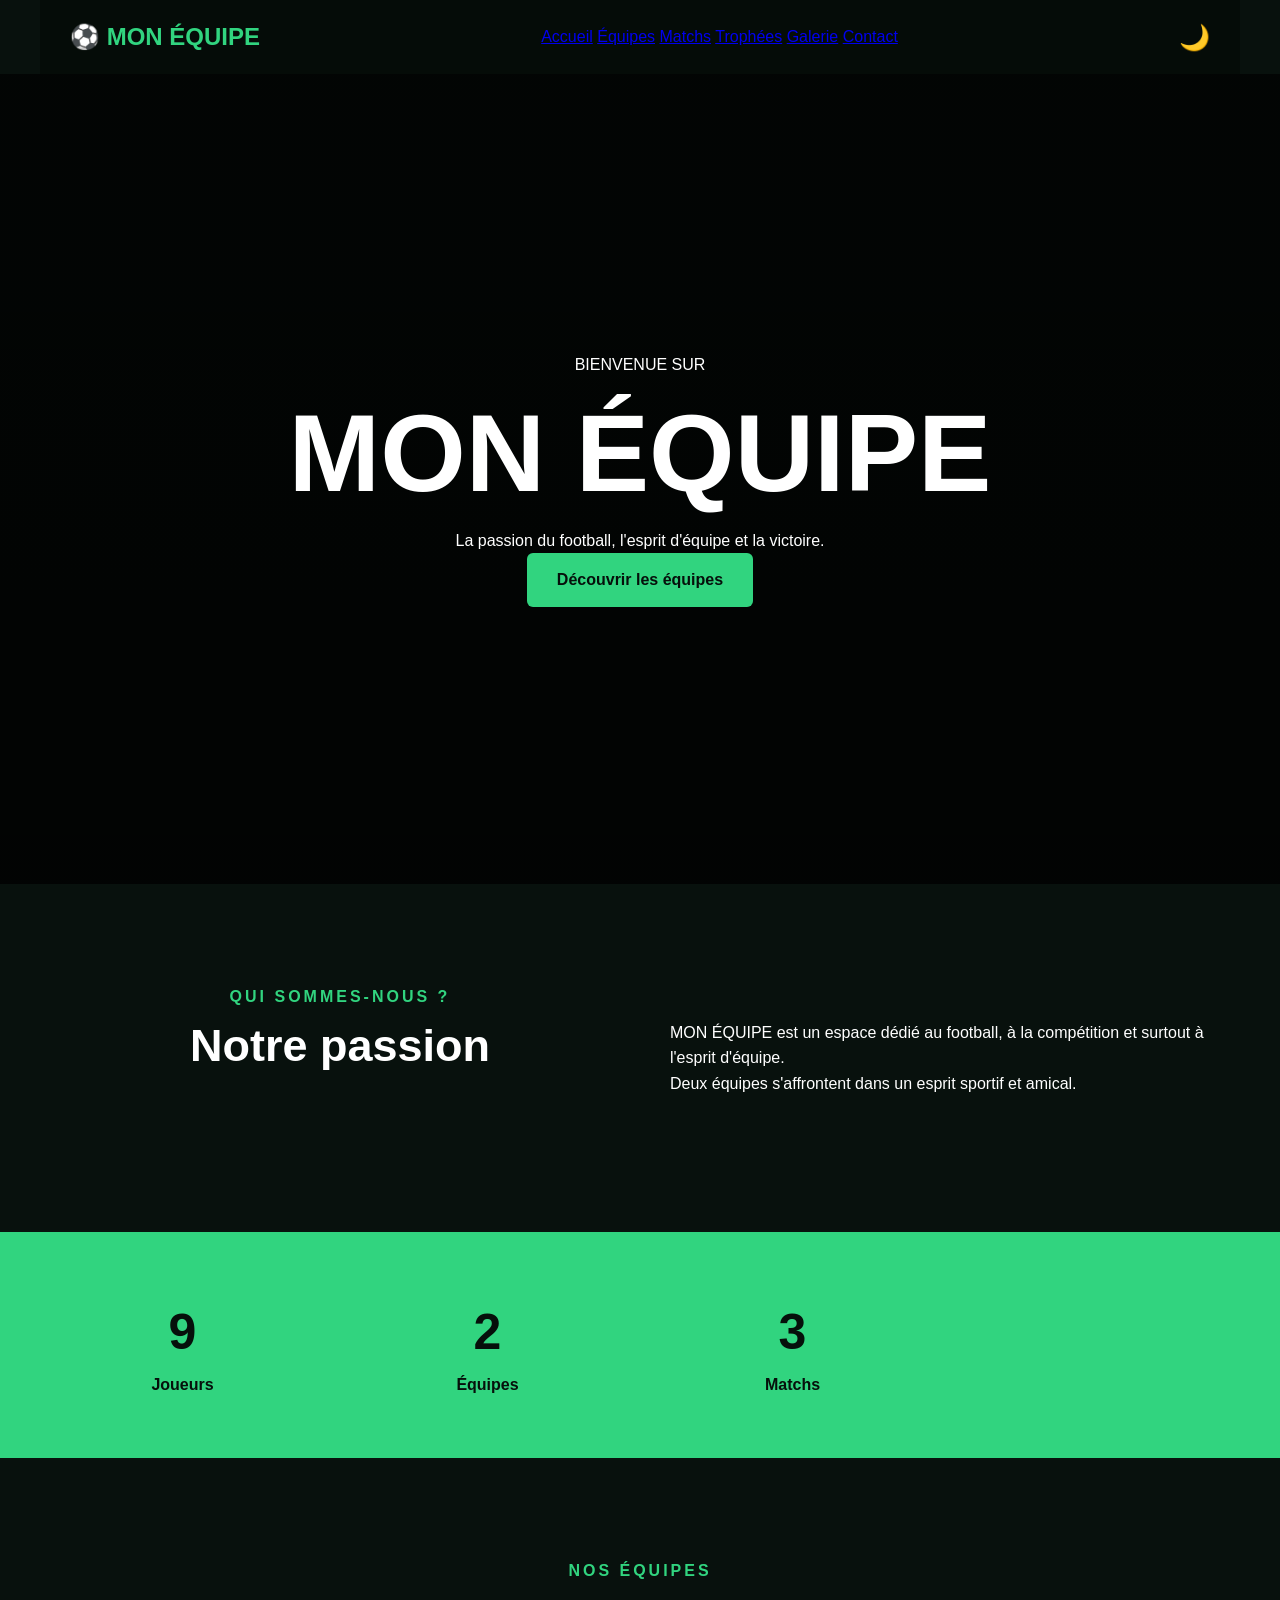
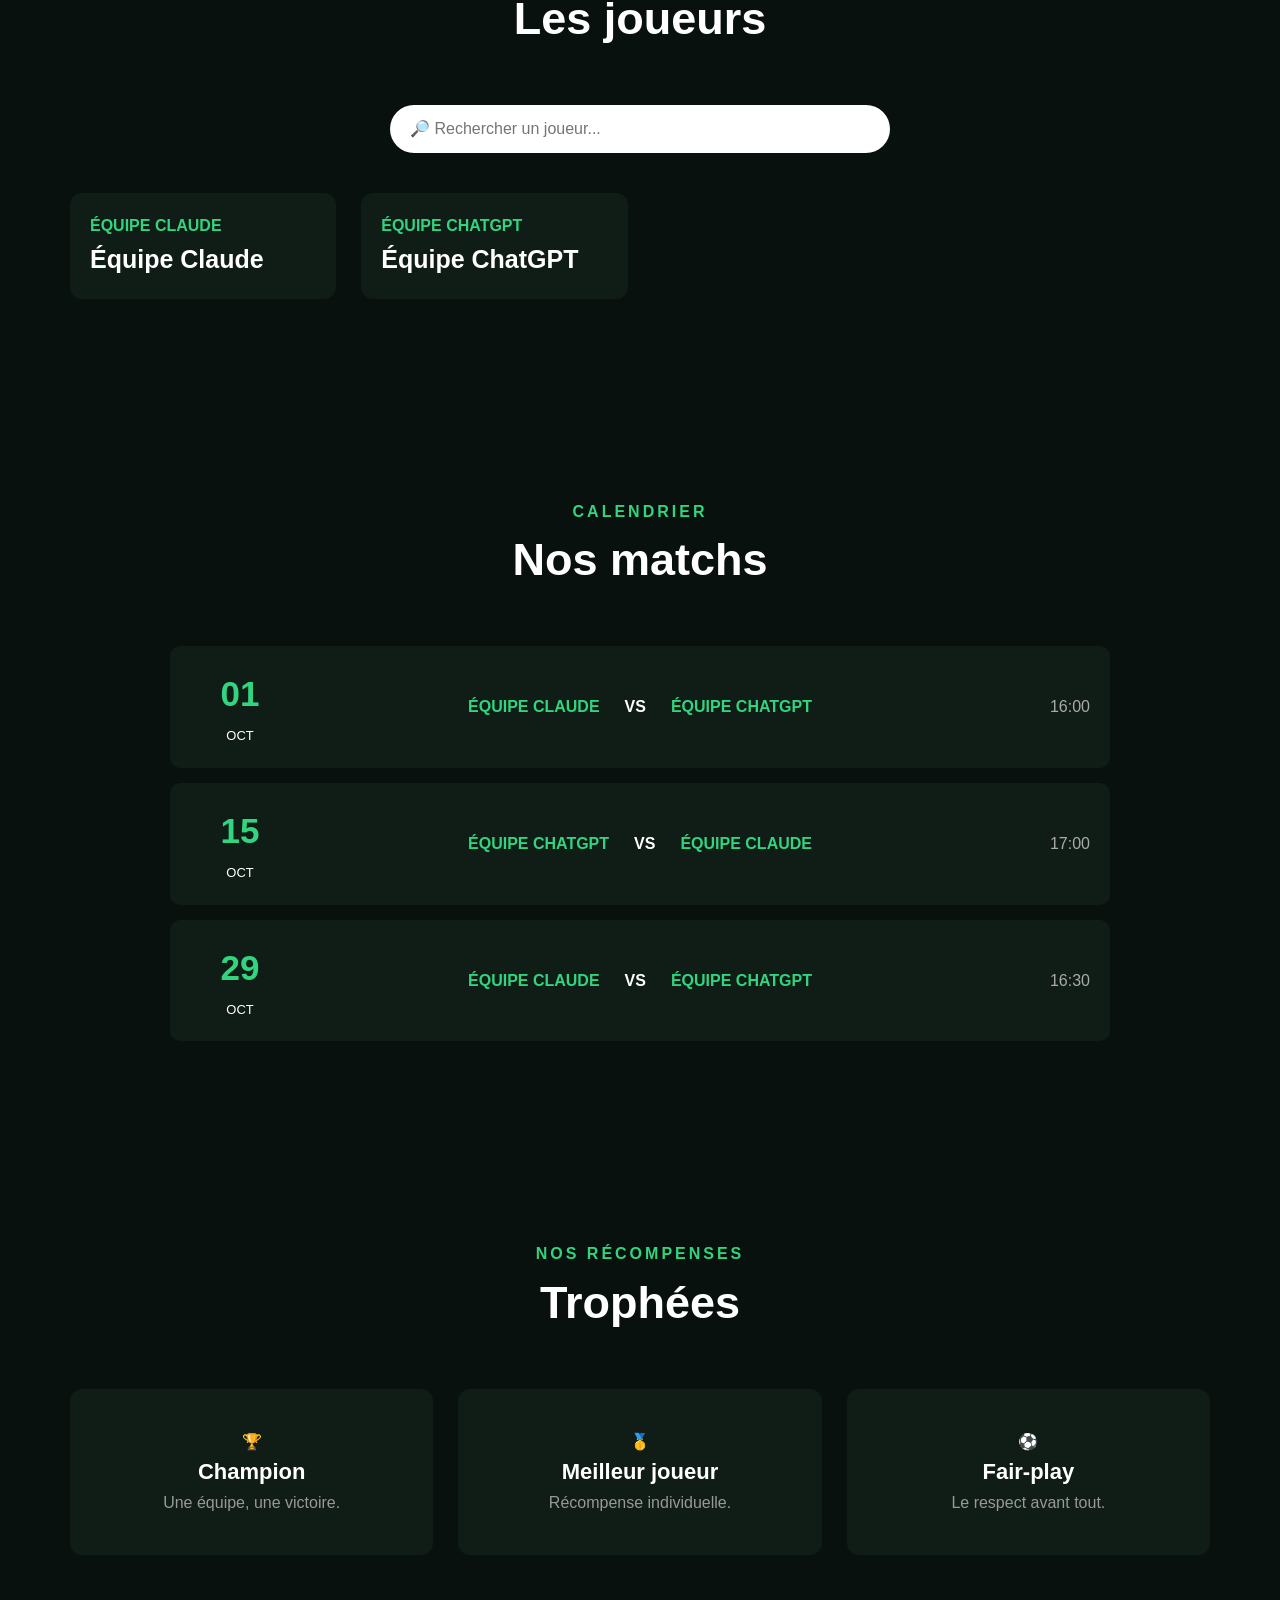
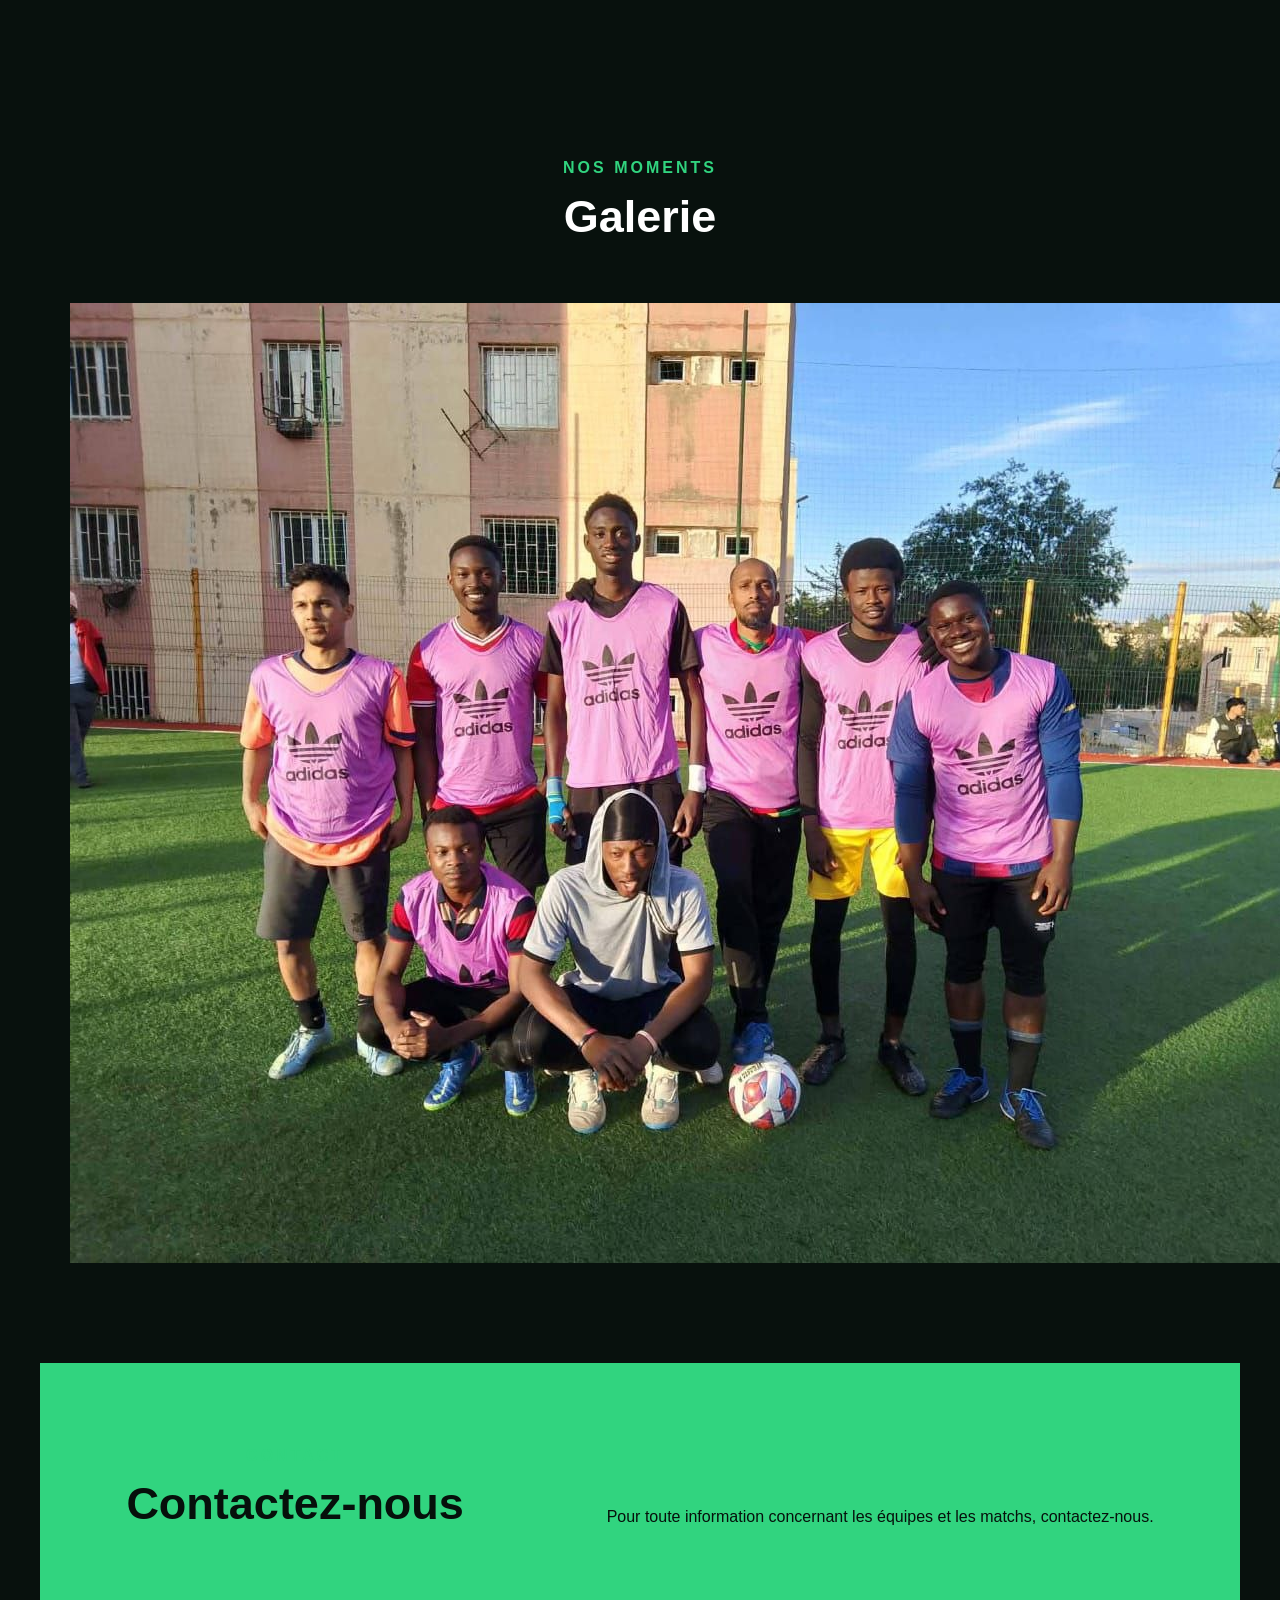
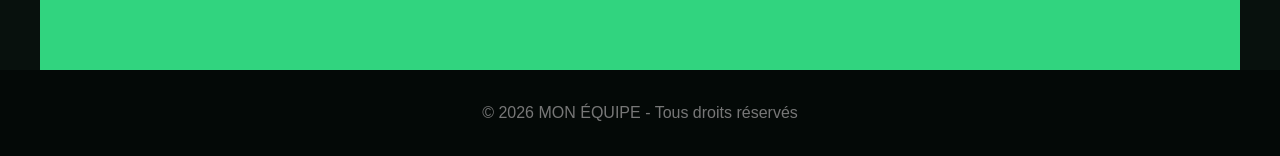
==== commit 72aac904: "Supprimer les noms des joueurs" ====
--- a/index.html
+++ b/index.html
@@ -129,10 +129,10 @@
                 <h3>Équipe Claude</h3>
 
                 <p>
-                    1. HASSAN GARAN<br>
-                    2. ISMAEL<br>
-                    3. IBRAHIM<br>
-                    4. ABDOURAZAK
+                    
+                    
+                    
+                    
                 </p>
 
             </div>
@@ -151,11 +151,11 @@
                 <h3>Équipe ChatGPT</h3>
 
                 <p>
-                    1. BOUKAR<br>
-                    2. AaRON<br>
-                    3. ALPHA<br>
-                    4. MILTON<br>
-                    5. BOUZOU
+                    
+                    
+                    
+                    
+                    
                 </p>
 
             </div>
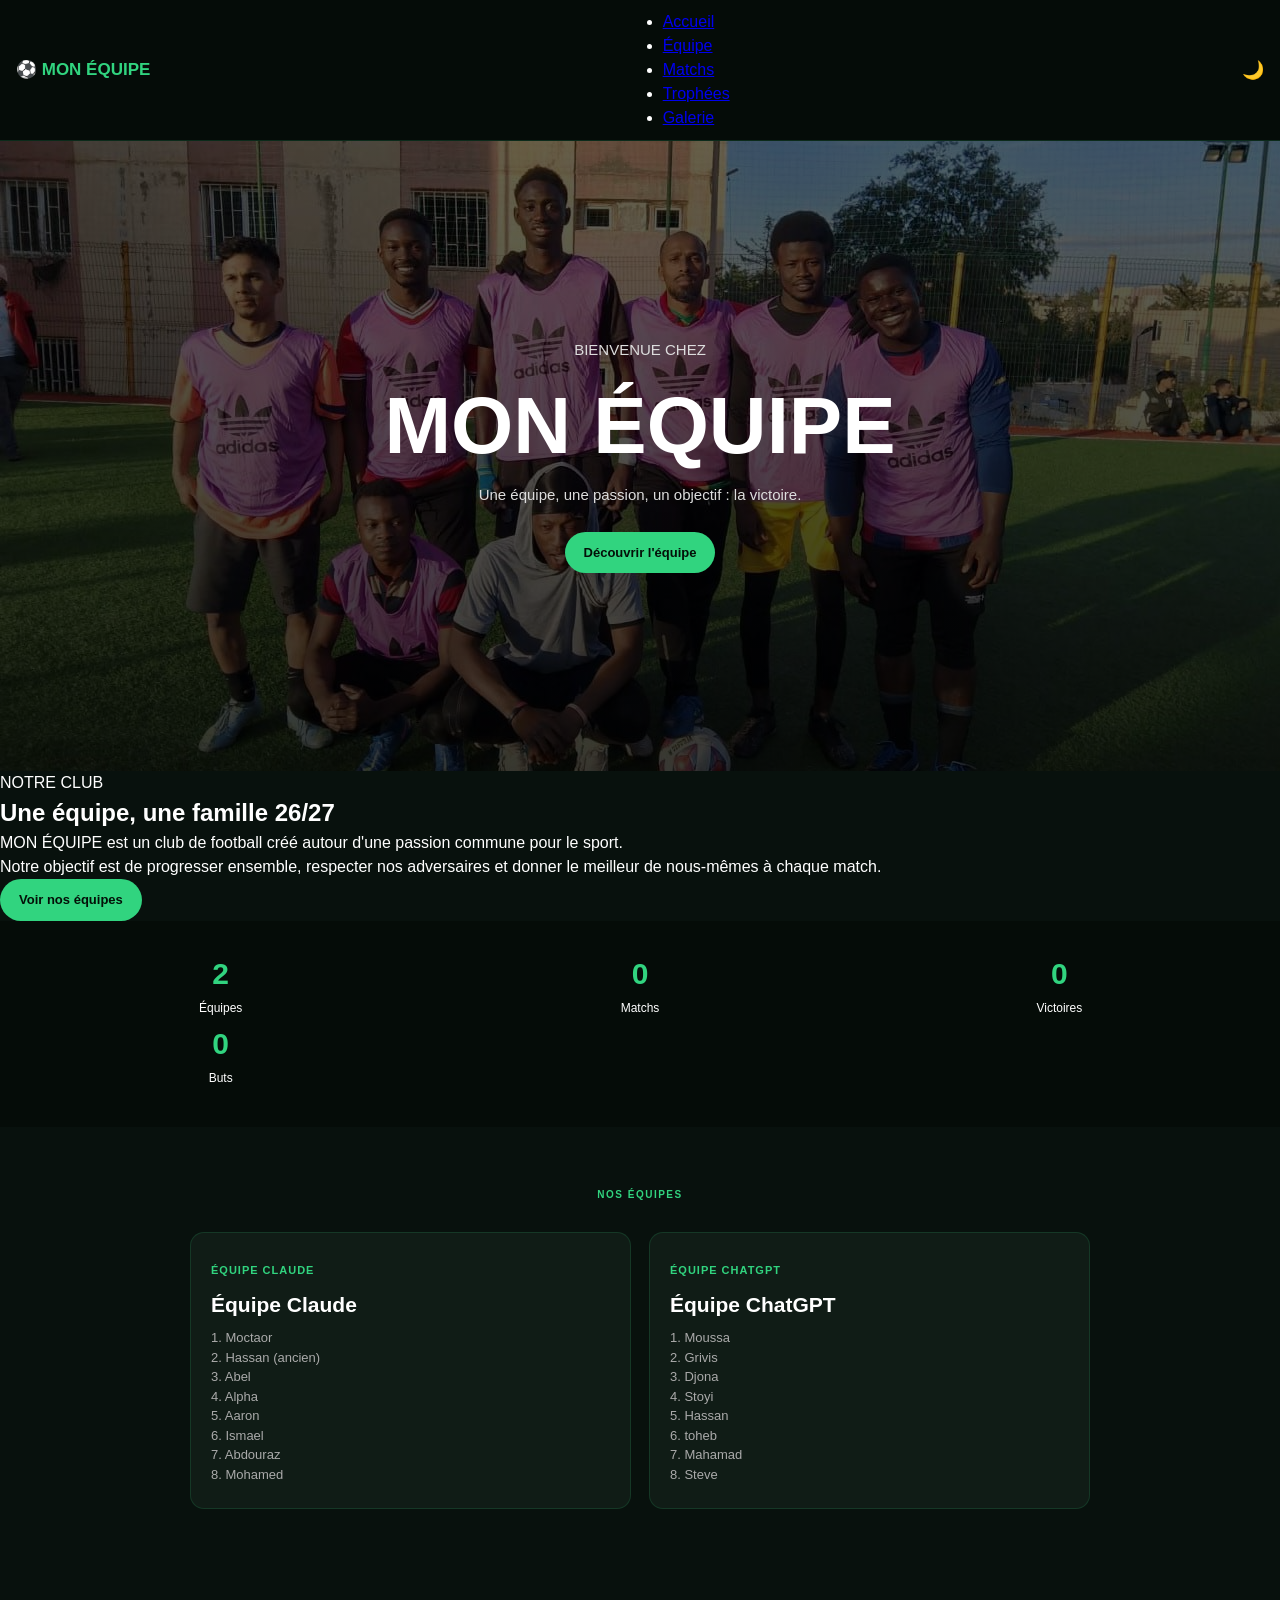
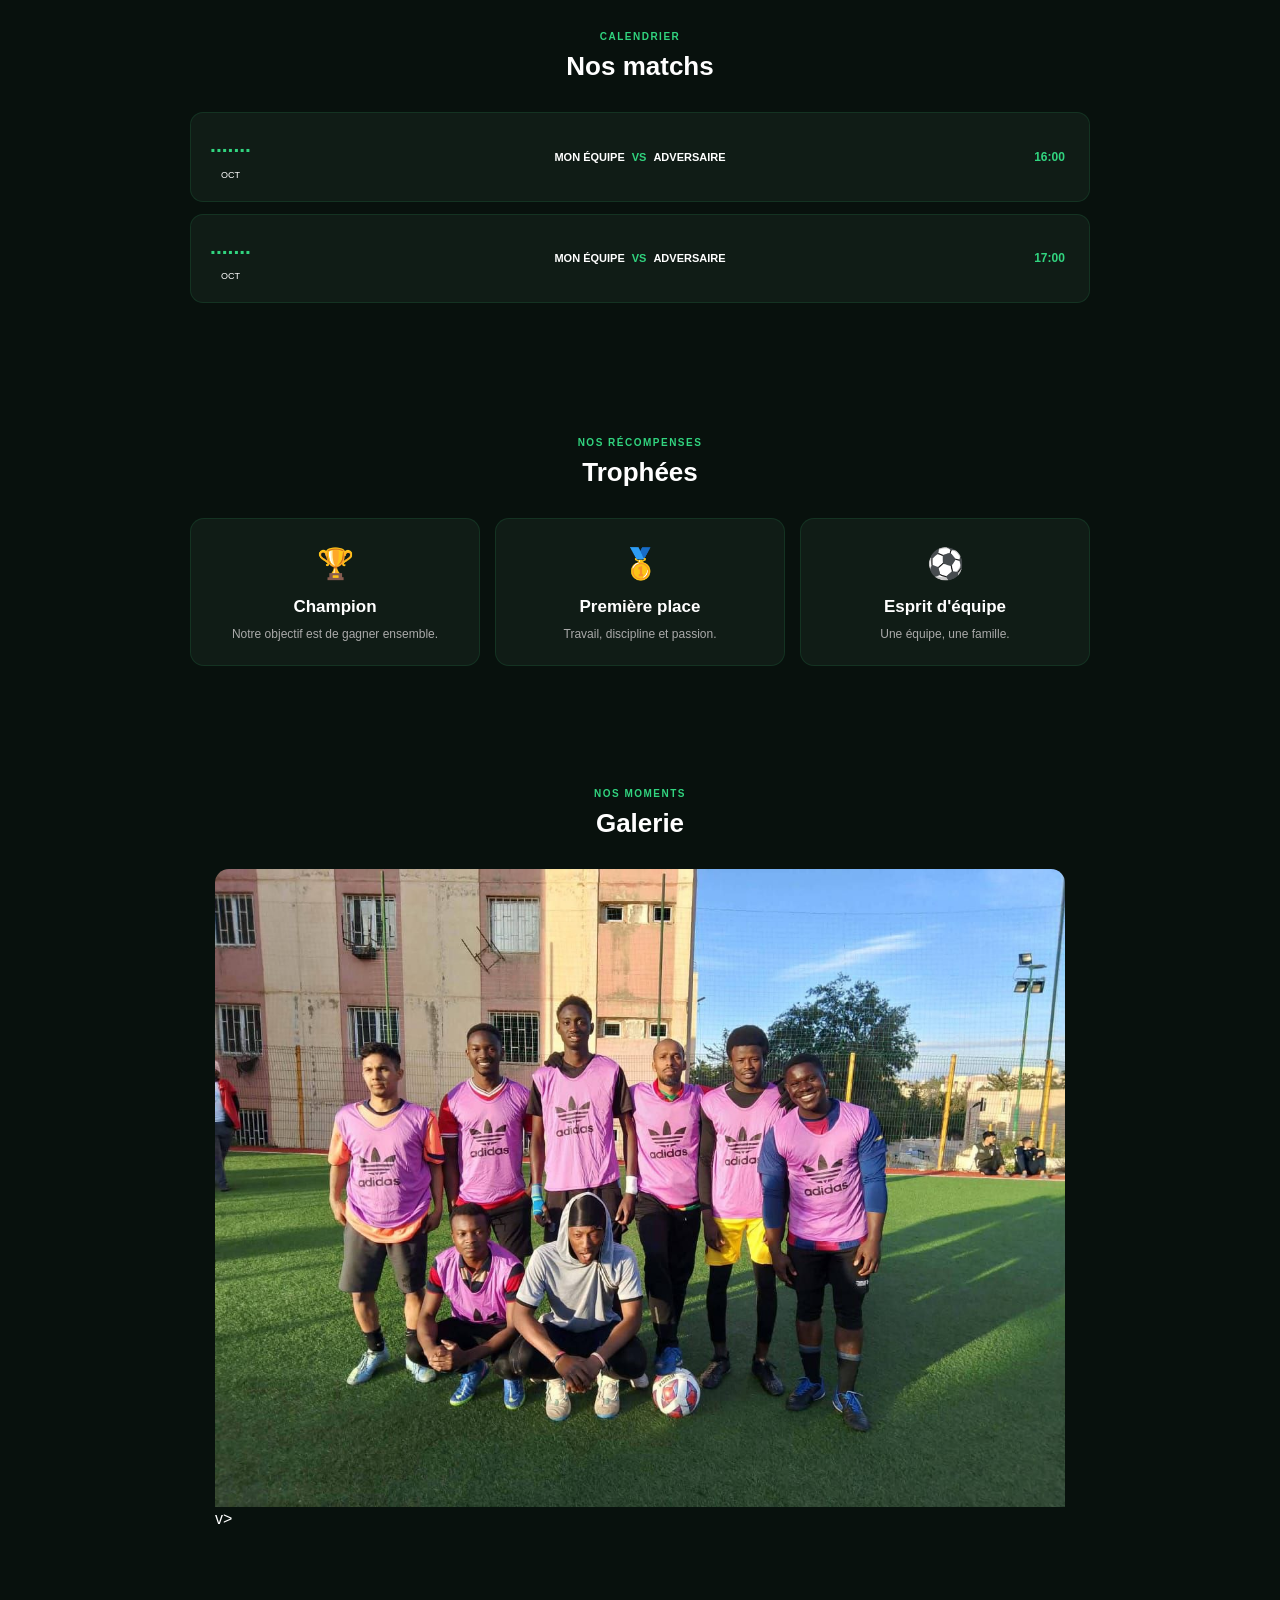
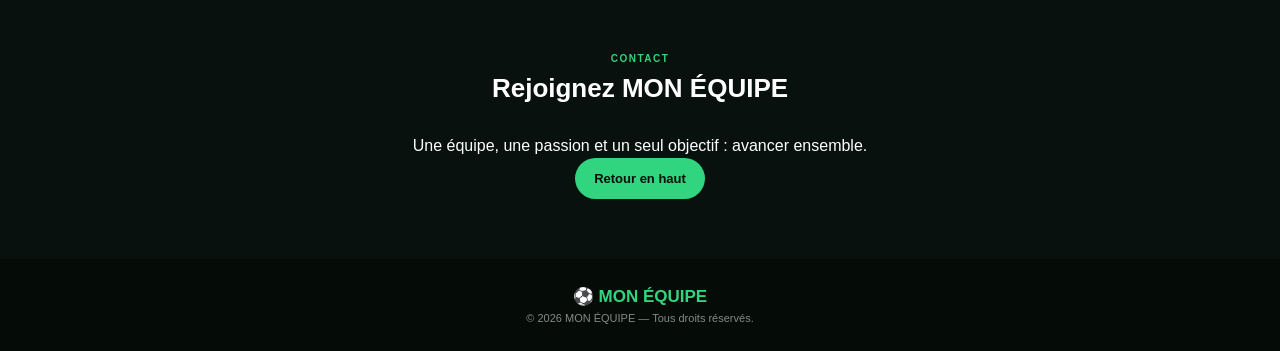
==== commit 34122111: "Ajouter la page d'accueil" ====
--- a/index.html
+++ b/index.html
@@ -1,5 +1,6 @@
 <!DOCTYPE html>
 <html lang="fr">
+
 <head>
     <meta charset="UTF-8">
     <meta name="viewport" content="width=device-width, initial-scale=1.0">
@@ -9,340 +10,381 @@
 
 <body>
 
-<header class="navbar">
-
-    <div class="logo">
-        ⚽ MON ÉQUIPE
-    </div>
-
-    <button id="menuBtn" class="menu-btn">☰</button>
-
-    <nav id="menu">
-        <a href="#accueil">Accueil</a>
-        <a href="#equipe">Équipes</a>
-        <a href="#matchs">Matchs</a>
-        <a href="#trophees">Trophées</a>
-        <a href="#galerie">Galerie</a>
-        <a href="#contact">Contact</a>
-    </nav>
-
-    <button id="themeBtn" class="theme-btn">🌙</button>
-
-</header>
-
-
-<section id="accueil" class="hero">
-
-    <div class="hero-content">
-
-        <p class="hero-small">BIENVENUE SUR</p>
-
-        <h1>MON ÉQUIPE</h1>
-
-        <p>
-            La passion du football, l'esprit d'équipe
-            et la victoire.
-        </p>
-
-        <a href="#equipe" class="btn">
-            Découvrir les équipes
-        </a>
-
-    </div>
-
-</section>
-
-
-<section class="section presentation">
-
-    <div class="section-title">
-        <p>QUI SOMMES-NOUS ?</p>
-        <h2>Notre passion</h2>
-    </div>
-
-    <div class="presentation-content">
-
-        <p>
-            MON ÉQUIPE est un espace dédié au football,
-            à la compétition et surtout à l'esprit d'équipe.
-        </p>
-
-        <p>
-            Deux équipes s'affrontent dans un esprit
-            sportif et amical.
-        </p>
-
-    </div>
-
-</section>
-
-
-<section class="stats">
-
-    <div class="stat">
-        <strong class="counter" data-target="9">9</strong>
-        <span>Joueurs</span>
-    </div>
-
-    <div class="stat">
-        <strong class="counter" data-target="2">2</strong>
-        <span>Équipes</span>
-    </div>
-
-    <div class="stat">
-        <strong class="counter" data-target="3">3</strong>
-        <span>Matchs</span>
-    </div>
-
-</section>
-
-
-<section id="equipe" class="section">
-
-    <div class="section-title">
-        <p>NOS ÉQUIPES</p>
-        <h2>Les joueurs</h2>
-    </div>
-
-    <div class="search-box">
-
-        <input
-            type="text"
-            id="searchInput"
-            placeholder="🔎 Rechercher un joueur..."
-        >
-
-    </div>
-
-
-    <div class="joueurs" id="joueurs">
-
-
-        <!-- ================= ÉQUIPE CLAUDE ================= -->
-
-        <div class="joueur">
-
-            <div class="joueur-info">
-
-                <span>ÉQUIPE CLAUDE</span>
-
-                <h3>Équipe Claude</h3>
+    <!-- ================= NAVBAR ================= -->
+    <header>
+        <nav class="navbar">
+            <div class="logo">
+                ⚽ MON ÉQUIPE
+            </div>
+
+            <button class="menu-btn" id="menuBtn" aria-label="Ouvrir le menu">
+                ☰
+            </button>
+
+            <ul class="menu" id="menu">
+                <li><a href="#accueil">Accueil</a></li>
+                <li><a href="#equipe">Équipe</a></li>
+                <li><a href="#matchs">Matchs</a></li>
+                <li><a href="#trophees">Trophées</a></li>
+                <li><a href="#galerie">Galerie</a></li>
+            </ul>
+
+            <button id="themeBtn" class="theme-btn" aria-label="Changer le thème">
+                🌙
+            </button>
+        </nav>
+    </header>
+
+    <!-- ================= ACCUEIL ================= -->
+    <section id="accueil" class="hero">
+        <div class="hero-content">
+            <p class="subtitle">
+                BIENVENUE CHEZ
+            </p>
+
+            <h1>
+                MON ÉQUIPE
+            </h1>
+
+            <p class="description">
+                Une équipe, une passion, un objectif :
+                la victoire.
+            </p>
+
+            <a href="#equipe" class="btn">
+                Découvrir l'équipe
+            </a>
+        </div>
+    </section>
+
+    <!-- ================= PRESENTATION ================= -->
+    <section class="presentation">
+
+        <div class="presentation-text">
+            <span>
+                NOTRE CLUB
+            </span>
+
+            <h2>
+                Une équipe, une famille 26/27
+            </h2>
+
+            <p>
+                MON ÉQUIPE est un club de football créé
+                autour d'une passion commune pour le sport.
+            </p>
+
+            <p>
+                Notre objectif est de progresser ensemble,
+                respecter nos adversaires et donner le
+                meilleur de nous-mêmes à chaque match.
+            </p>
+
+            <a href="#equipe" class="btn">
+                Voir nos équipes
+            </a>
+        </div>
+    </section>
+
+    <!-- ================= STATISTIQUES ================= -->
+    <section class="stats">
+        <div class="stat">
+            <strong class="counter" data-target="2">
+                2
+            </strong>
+            <span>
+                Équipes
+            </span>
+        </div>
+
+        <div class="stat">
+            <strong class="counter" data-target="2">
+                0
+            </strong>
+            <span>
+                Matchs
+            </span>
+        </div>
+
+        <div class="stat">
+            <strong class="counter" data-target="0">
+                0
+            </strong>
+            <span>
+                Victoires
+            </span>
+        </div>
+
+        <div class="stat">
+            <strong class="counter" data-target="0">
+                0
+            </strong>
+            <span>
+                Buts
+            </span>
+        </div>
+    </section>
+
+    <!-- ================= CHOIX DES JOUEURS ================= -->
+    <section id="equipe" class="section">
+        <div class="section-title">
+            <p>
+                NOS ÉQUIPES
+            </p>
+
+            <h2>
+            </h2>
+        </div>
+
+        <div class="joueurs" id="joueurs">
+
+            <!-- ================= ÉQUIPE CLAUDE ================= -->
+            <div class="joueur">
+                <div class="joueur-info">
+                    <span>
+                        ÉQUIPE CLAUDE
+                    </span>
+
+                    <h3>
+                        Équipe Claude
+                    </h3>
+
+                    <p>
+                        1. Moctaor<br>
+                        2. Hassan (ancien)<br>
+                        3. Abel<br>
+                        4. Alpha<br>
+                        5. Aaron<br>
+                        6. Ismael<br>
+                        7. Abdouraz<br>
+                        8. Mohamed
+                    </p>
+                </div>
+            </div>
+
+            <!-- ================= ÉQUIPE CHATGPT ================= -->
+            <div class="joueur">
+                <div class="joueur-info">
+                    <span>
+                        ÉQUIPE CHATGPT
+                    </span>
+
+                    <h3>
+                        Équipe ChatGPT
+                    </h3>
+
+                    <p>
+                        1. Moussa<br>
+                        2. Grivis<br>
+                        3. Djona<br>
+                        4. Stoyi<br>
+                        5. Hassan<br>
+                        6. toheb<br>
+                        7. Mahamad<br>
+                        8. Steve
+                    </p>
+                </div>
+            </div>
+
+        </div>
+    </section>
+
+    <!-- ================= MATCHS ================= -->
+    <section id="matchs" class="section matchs-section">
+        <div class="section-title">
+            <p>
+                CALENDRIER
+            </p>
+
+            <h2>
+                Nos matchs
+            </h2>
+        </div>
+
+        <div class="matchs">
+
+            <!-- ================= MATCH 1 ================= -->
+            <div class="match">
+                <div class="date">
+                    <strong>
+                        .......
+                    </strong>
+
+                    <span>
+                        OCT
+                    </span>
+                </div>
+
+                <div class="equipes">
+                    <span>
+                        MON ÉQUIPE
+                    </span>
+
+                    <b>
+                        VS
+                    </b>
+
+                    <span>
+                        ADVERSAIRE
+                    </span>
+                </div>
+
+                <div class="heure">
+                    16:00
+                </div>
+            </div>
+
+            <!-- ================= MATCH 2 ================= -->
+            <div class="match">
+                <div class="date">
+                    <strong>
+                        .......
+                    </strong>
+
+                    <span>
+                        OCT
+                    </span>
+                </div>
+
+                <div class="equipes">
+                    <span>
+                        MON ÉQUIPE
+                    </span>
+
+                    <b>
+                        VS
+                    </b>
+
+                    <span>
+                        ADVERSAIRE
+                    </span>
+                </div>
+
+                <div class="heure">
+                    17:00
+                </div>
+            </div>
+
+        </div>
+    </section>
+
+    <!-- ================= TROPHEES ================= -->
+    <section id="trophees" class="section">
+        <div class="section-title">
+            <p>
+                NOS RÉCOMPENSES
+            </p>
+
+            <h2>
+                Trophées
+            </h2>
+        </div>
+
+        <div class="trophees">
+            <div class="trophee">
+                <div class="trophee-icon">
+                    🏆
+                </div>
+
+                <h3>
+                    Champion
+                </h3>
 
                 <p>
-                    
-                    
-                    
-                    
+                    Notre objectif est de gagner ensemble.
                 </p>
-
-            </div>
-
-        </div>
-
-
-        <!-- ================= ÉQUIPE CHATGPT ================= -->
-
-        <div class="joueur">
-
-            <div class="joueur-info">
-
-                <span>ÉQUIPE CHATGPT</span>
-
-                <h3>Équipe ChatGPT</h3>
+            </div>
+
+            <div class="trophee">
+                <div class="trophee-icon">
+                    🥇
+                </div>
+
+                <h3>
+                    Première place
+                </h3>
 
                 <p>
-                    
-                    
-                    
-                    
-                    
+                    Travail, discipline et passion.
                 </p>
-
-            </div>
-
-        </div>
-
-
-    </div>
-
-</section>
-
-
-<!-- ================= CALENDRIER ================= -->
-
-<section id="matchs" class="section matchs-section">
-
-    <div class="section-title">
-
-        <p>CALENDRIER</p>
-
-        <h2>Nos matchs</h2>
-
-    </div>
-
-
-    <div class="matchs">
-
-
-        <!-- MATCH 1 -->
-
-        <div class="match">
-
-            <div class="date">
-                <strong>01</strong>
-                <span>OCT</span>
-            </div>
-
-            <div class="equipes">
-
-                <span>ÉQUIPE CLAUDE</span>
-
-                <b>VS</b>
-
-                <span>ÉQUIPE CHATGPT</span>
-
-            </div>
-
-            <div class="heure">
-                16:00
-            </div>
-
-        </div>
-
-
-        <!-- MATCH 2 -->
-
-        <div class="match">
-
-            <div class="date">
-                <strong>15</strong>
-                <span>OCT</span>
-            </div>
-
-            <div class="equipes">
-
-                <span>ÉQUIPE CHATGPT</span>
-
-                <b>VS</b>
-
-                <span>ÉQUIPE CLAUDE</span>
-
-            </div>
-
-            <div class="heure">
-                17:00
-            </div>
-
-        </div>
-
-
-        <!-- MATCH 3 -->
-
-        <div class="match">
-
-            <div class="date">
-                <strong>29</strong>
-                <span>OCT</span>
-            </div>
-
-            <div class="equipes">
-
-                <span>ÉQUIPE CLAUDE</span>
-
-                <b>VS</b>
-
-                <span>ÉQUIPE CHATGPT</span>
-
-            </div>
-
-            <div class="heure">
-                16:30
-            </div>
-
-        </div>
-
-
-    </div>
-
-</section>
-
-
-<section id="trophees" class="section">
-
-    <div class="section-title">
-        <p>NOS RÉCOMPENSES</p>
-        <h2>Trophées</h2>
-    </div>
-
-    <div class="trophees">
-
-        <div class="trophee">
-            🏆
-            <h3>Champion</h3>
-            <p>Une équipe, une victoire.</p>
-        </div>
-
-        <div class="trophee">
-            🥇
-            <h3>Meilleur joueur</h3>
-            <p>Récompense individuelle.</p>
-        </div>
-
-        <div class="trophee">
-            ⚽
-            <h3>Fair-play</h3>
-            <p>Le respect avant tout.</p>
-        </div>
-
-    </div>
-
-</section>
-
-
-<section id="galerie" class="section">
-
-    <div class="section-title">
-        <p>NOS MOMENTS</p>
-        <h2>Galerie</h2>
-    </div>
-
-    <div class="galerie">
-
-        <img
-            src="5906934506231370193.jpg"
-            alt="Photo de l'équipe"
-        >
-
-    </div>
-
-</section>
-
-
-<section id="contact" class="section contact">
-
-    <div class="section-title">
-        <p>CONTACT</p>
-        <h2>Contactez-nous</h2>
-    </div>
-
-    <p>
-        Pour toute information concernant les équipes
-        et les matchs, contactez-nous.
-    </p>
-
-</section>
-
-
-<footer>
-
-    <p>
-        © 2026 MON ÉQUIPE - Tous droits réservés
-    </p>
-
-</footer>
-
-
-<script src="script.js"></script>
+            </div>
+
+            <div class="trophee">
+                <div class="trophee-icon">
+                    ⚽
+                </div>
+
+                <h3>
+                    Esprit d'équipe
+                </h3>
+
+                <p>
+                    Une équipe, une famille.
+                </p>
+            </div>
+        </div>
+    </section>
+
+    <!-- ================= GALERIE ================= -->
+    <section id="galerie" class="section">
+        <div class="section-title">
+            <p>
+                NOS MOMENTS
+            </p>
+
+            <h2>
+                Galerie
+            </h2>
+        </div>
+
+        <div class="galerie">
+            <div class="galerie-item">
+                <img src="5906934506231370193.jpg" alt="MON ÉQUIPE - Galerie">
+            </div>
+            v>
+        </div>
+    </section>
+
+    <!-- ================= CONTACT ================= -->
+    <section class="section contact">
+        <div class="section-title">
+            <p>
+                CONTACT
+            </p>
+
+            <h2>
+                Rejoignez MON ÉQUIPE
+            </h2>
+        </div>
+
+        <div class="contact-content">
+            <p>
+                Une équipe, une passion et un seul objectif :
+                avancer ensemble.
+            </p>
+
+            <a href="#accueil" class="btn">
+                Retour en haut
+            </a>
+        </div>
+    </section>
+
+    <!-- ================= FOOTER ================= -->
+    <footer>
+        <div class="footer-content">
+            <div class="logo">
+                ⚽ MON ÉQUIPE
+            </div>
+
+            <p>
+                © 2026 MON ÉQUIPE — Tous droits réservés.
+            </p>
+        </div>
+    </footer>
+
+    <!-- ================= JAVASCRIPT ================= -->
+    <script src="script.js"></script>
 
 </body>
-</html>
+
+</html>
--- a/isma.css
+++ b/isma.css
@@ -1,3 +1,8 @@
+/* =====================================================
+   MON ÉQUIPE — CSS RESPONSIVE
+   Téléphone / Tablette / Ordinateur
+===================================================== */
+
 * {
     margin: 0;
     padding: 0;
@@ -5,358 +10,269 @@
 }
 
 html {
+    width: 100%;
     scroll-behavior: smooth;
 }
 
 body {
+    width: 100%;
+    max-width: 100%;
+    overflow-x: hidden;
     font-family: Arial, Helvetica, sans-serif;
     background: #08110d;
-    color: white;
-    line-height: 1.6;
-    transition: 0.3s;
-}
-
-
-/* =====================================
+    color: #ffffff;
+    line-height: 1.5;
+}
+
+/* =====================================================
    NAVBAR
-===================================== */
-
-header {
-    background: #050c08;
-    position: sticky;
-    top: 0;
-    z-index: 1000;
-}
+===================================================== */
 
 .navbar {
-    max-width: 1200px;
-    margin: auto;
-
-    padding: 18px 30px;
-
+    width: 100%;
+    min-height: 58px;
+    padding: 10px 16px;
     display: flex;
     align-items: center;
     justify-content: space-between;
+    position: sticky;
+    top: 0;
+    z-index: 9999;
+    background: #050c08;
+    border-bottom: 1px solid rgba(49, 212, 127, 0.15);
 }
 
 .logo {
-    font-size: 24px;
-    font-weight: bold;
-    color: #31d47f;
-}
-
-.menu {
+    color: #31d47f;
+    font-size: 17px;
+    font-weight: bold;
+    white-space: nowrap;
+}
+
+.navbar nav {
     display: flex;
-    gap: 30px;
-    list-style: none;
-}
-
-.menu a {
+    align-items: center;
+    gap: 20px;
+}
+
+.navbar nav a {
     color: white;
     text-decoration: none;
-    font-weight: bold;
-    transition: 0.3s;
-}
-
-.menu a:hover {
-    color: #31d47f;
-}
-
-
-/* Boutons navbar */
+    font-size: 14px;
+}
+
+.navbar nav a:hover {
+    color: #31d47f;
+}
 
 .menu-btn,
 .theme-btn {
     border: none;
-    background: transparent;
+    background: none;
     color: white;
-    font-size: 25px;
     cursor: pointer;
 }
 
 .menu-btn {
     display: none;
-}
-
-
-/* =====================================
+    font-size: 24px;
+}
+
+.theme-btn {
+    font-size: 18px;
+}
+
+/* =====================================================
    HERO
-===================================== */
+===================================================== */
 
 .hero {
-    min-height: 90vh;
-
+    width: 100%;
+    min-height: 70vh;
+    padding: 60px 18px;
     display: flex;
+    align-items: center;
     justify-content: center;
-    align-items: center;
-
-    text-align: center;
-
-    padding: 30px;
+    text-align: center;
 
     background:
-        linear-gradient(rgba(0, 0, 0, .7),
-            rgba(0, 0, 0, .8)),
-        url("images/equipe.jpg") center / cover;
+        linear-gradient(rgba(0, 0, 0, 0.60),
+            rgba(0, 0, 0, 0.78)),
+        url("5906934506231370193.jpg") center center / cover no-repeat;
 }
 
 .hero-content {
-    max-width: 800px;
-}
-
-.subtitle {
-    color: #31d47f;
-    font-weight: bold;
-    letter-spacing: 5px;
+    width: 100%;
+    max-width: 700px;
+}
+
+.hero-small {
+    color: #31d47f;
+    font-size: 11px;
+    font-weight: bold;
+    letter-spacing: 2px;
+    margin-bottom: 12px;
 }
 
 .hero h1 {
-    font-size: clamp(55px, 10vw, 110px);
+    font-size: clamp(38px, 10vw, 80px);
     line-height: 1;
-    margin: 20px 0;
-}
-
-.description {
-    font-size: 20px;
-    color: #ddd;
-    margin-bottom: 35px;
-}
-
-
-/* =====================================
-   BOUTON
-===================================== */
+    margin-bottom: 18px;
+}
+
+.hero-content>p:not(.hero-small) {
+    color: #dddddd;
+    font-size: 15px;
+    margin-bottom: 25px;
+}
 
 .btn {
     display: inline-block;
-
-    padding: 14px 30px;
-
+    padding: 11px 19px;
+    border-radius: 30px;
     background: #31d47f;
-    color: #06100b;
-
+    color: #041008;
     text-decoration: none;
-
-    border-radius: 6px;
-
-    font-weight: bold;
-
-    transition: .3s;
-}
-
-.btn:hover {
-    transform: translateY(-4px);
-    background: white;
-}
-
-
-/* =====================================
+    font-size: 13px;
+    font-weight: bold;
+}
+
+/* =====================================================
+   SECTIONS
+===================================================== */
+
+.section {
+    width: 100%;
+    padding: 60px 16px;
+}
+
+.section-title {
+    width: 100%;
+    text-align: center;
+    margin-bottom: 30px;
+}
+
+.section-title p {
+    color: #31d47f;
+    font-size: 10px;
+    font-weight: bold;
+    letter-spacing: 1.5px;
+    margin-bottom: 7px;
+}
+
+.section-title h2 {
+    font-size: 26px;
+    line-height: 1.2;
+}
+
+/* =====================================================
    PRESENTATION
-===================================== */
-
-.presentation {
-    max-width: 1200px;
+===================================================== */
+
+.presentation-content {
+    width: 100%;
+    max-width: 700px;
     margin: auto;
-
-    padding: 100px 30px;
-
+    text-align: center;
+    color: #cccccc;
+    font-size: 14px;
+}
+
+/* =====================================================
+   STATISTIQUES
+===================================================== */
+
+.stats {
+    width: 100%;
+    padding: 38px 16px;
     display: grid;
-
-    grid-template-columns: 1fr 1fr;
-
-    gap: 60px;
-
-    align-items: center;
-}
-
-.presentation-image img {
-    width: 100%;
-    height: 450px;
-
-    object-fit: cover;
-
-    border-radius: 15px;
-}
-
-.presentation-text span {
-    color: #31d47f;
-    font-weight: bold;
-    letter-spacing: 3px;
-}
-
-.presentation-text h2 {
-    font-size: 45px;
-    margin: 15px 0;
-}
-
-.presentation-text p {
-    color: #bbb;
-    margin-bottom: 18px;
-}
-
-
-/* =====================================
-   SECTIONS
-===================================== */
-
-.section {
-    max-width: 1200px;
-    margin: auto;
-
-    padding: 100px 30px;
-}
-
-.section-title {
-    text-align: center;
-    margin-bottom: 50px;
-}
-
-.section-title p {
-    color: #31d47f;
-    font-weight: bold;
-    letter-spacing: 3px;
-}
-
-.section-title h2 {
-    font-size: 45px;
-}
-
-
-/* =====================================
-   RECHERCHE
-===================================== */
-
-.search-box {
-    text-align: center;
-    margin-bottom: 40px;
-}
-
-.search-box input {
-    width: 100%;
-    max-width: 500px;
-
-    padding: 15px 20px;
-
-    border: none;
-    border-radius: 30px;
-
-    font-size: 16px;
-
-    outline: none;
-}
-
-
-/* =====================================
-   JOUEURS
-===================================== */
-
-.joueurs {
-    display: grid;
-
-    grid-template-columns:
-        repeat(4, 1fr);
-
-    gap: 25px;
-}
-
-.joueur {
-    background: #101c16;
-
-    border-radius: 12px;
-
-    overflow: hidden;
-
-    transition: .3s;
-}
-
-.joueur:hover {
-    transform: translateY(-10px);
-}
-
-.joueur img {
-    width: 100%;
-    height: 330px;
-
-    object-fit: cover;
-
-    cursor: pointer;
-}
-
-.joueur-info {
-    padding: 20px;
-}
-
-.joueur-info span {
-    color: #31d47f;
-    font-weight: bold;
-}
-
-.joueur-info h3 {
-    font-size: 25px;
-}
-
-.joueur-info p {
-    color: #999;
-}
-
-
-/* =====================================
-   STATISTIQUES
-===================================== */
-
-.stats {
-    background: #31d47f;
-    color: #06100b;
-
-    display: grid;
-
-    grid-template-columns:
-        repeat(4, 1fr);
-
-    padding: 60px 30px;
-
+    grid-template-columns: repeat(3, 1fr);
+    gap: 10px;
+    background: #050c08;
+}
+
+.stat {
+    min-width: 0;
     text-align: center;
 }
 
 .stat strong {
     display: block;
-    font-size: 50px;
+    color: #31d47f;
+    font-size: 30px;
+    line-height: 1;
+    margin-bottom: 6px;
 }
 
 .stat span {
-    font-weight: bold;
-}
-
-
-/* =====================================
+    font-size: 12px;
+}
+
+/* =====================================================
+   CHOIX DES JOUEURS / ÉQUIPES
+===================================================== */
+
+.joueurs {
+    width: 100%;
+    max-width: 900px;
+    margin: auto;
+    display: grid;
+    grid-template-columns: repeat(2, minmax(0, 1fr));
+    gap: 18px;
+}
+
+.joueur {
+    width: 100%;
+    min-width: 0;
+    padding: 24px 20px;
+    background: #101c16;
+    border: 1px solid rgba(49, 212, 127, 0.15);
+    border-radius: 14px;
+}
+
+.joueur-info {
+    width: 100%;
+}
+
+.joueur-info span {
+    color: #31d47f;
+    font-size: 11px;
+    font-weight: bold;
+    letter-spacing: 1px;
+}
+
+.joueur-info h3 {
+    font-size: 21px;
+    margin: 8px 0;
+}
+
+.joueur-info p {
+    color: #aaaaaa;
+    font-size: 13px;
+}
+
+/* =====================================================
    MATCHS
-===================================== */
-
-.matchs-section {
-    max-width: 1000px;
-}
+===================================================== */
 
 .matchs {
-    display: flex;
-
-    flex-direction: column;
-
-    gap: 15px;
+    width: 100%;
+    max-width: 900px;
+    margin: auto;
 }
 
 .match {
+    width: 100%;
+    min-width: 0;
+    display: grid;
+    grid-template-columns: 55px minmax(0, 1fr) 55px;
+    align-items: center;
+    gap: 10px;
+    padding: 16px 12px;
+    margin-bottom: 12px;
     background: #101c16;
-
-    padding: 20px;
-
-    border-radius: 10px;
-
-    display: grid;
-
-    grid-template-columns:
-        100px 1fr 100px;
-
-    align-items: center;
+    border: 1px solid rgba(49, 212, 127, 0.12);
+    border-radius: 13px;
 }
 
 .date {
@@ -365,332 +281,310 @@
 
 .date strong {
     display: block;
-
-    font-size: 35px;
-
-    color: #31d47f;
+    color: #31d47f;
+    font-size: 21px;
 }
 
 .date span {
-    font-size: 13px;
+    font-size: 9px;
 }
 
 .equipes {
+    min-width: 0;
     display: flex;
-
+    align-items: center;
     justify-content: center;
-    align-items: center;
-
-    gap: 25px;
+    gap: 7px;
+    text-align: center;
+    font-size: 11px;
+    font-weight: bold;
 }
 
 .equipes span {
-    color: #31d47f;
-    font-weight: bold;
+    max-width: 42%;
+    overflow-wrap: anywhere;
+}
+
+.equipes b {
+    flex-shrink: 0;
+    color: #31d47f;
 }
 
 .heure {
-    text-align: right;
-    color: #aaa;
-}
-
-
-/* =====================================
-   TROPHEES
-===================================== */
+    text-align: center;
+    color: #31d47f;
+    font-size: 12px;
+    font-weight: bold;
+}
+
+/* =====================================================
+   TROPHÉES
+===================================================== */
 
 .trophees {
+    width: 100%;
+    max-width: 900px;
+    margin: auto;
     display: grid;
-
-    grid-template-columns:
-        repeat(3, 1fr);
-
-    gap: 25px;
+    grid-template-columns: repeat(3, 1fr);
+    gap: 15px;
 }
 
 .trophee {
+    min-width: 0;
+    padding: 22px 15px;
+    text-align: center;
     background: #101c16;
-
-    padding: 40px 20px;
-
-    text-align: center;
-
-    border-radius: 12px;
+    border: 1px solid rgba(49, 212, 127, 0.12);
+    border-radius: 14px;
 }
 
 .trophee-icon {
-    font-size: 60px;
+    font-size: 30px;
+    margin-bottom: 8px;
 }
 
 .trophee h3 {
-    font-size: 22px;
+    font-size: 17px;
+    margin-bottom: 5px;
 }
 
 .trophee p {
-    color: #999;
-}
-
-
-/* =====================================
+    color: #aaaaaa;
+    font-size: 12px;
+}
+
+/* =====================================================
    GALERIE
-===================================== */
+===================================================== */
 
 .galerie {
-    display: grid;
-
-    grid-template-columns:
-        repeat(4, 1fr);
-
-    gap: 15px;
-}
-
-.gallery-image {
-    width: 100%;
-    height: 250px;
-
-    object-fit: cover;
-
-    border-radius: 10px;
-
-    cursor: pointer;
-
-    transition: .3s;
-}
-
-.gallery-image:hover {
-    transform: scale(1.04);
-}
-
-
-/* =====================================
-   MODAL
-===================================== */
-
-.modal {
-    display: none;
-
-    position: fixed;
-
-    z-index: 2000;
-
-    left: 0;
-    top: 0;
-
-    width: 100%;
-    height: 100%;
-
-    background: rgba(0, 0, 0, .9);
-
-    justify-content: center;
-    align-items: center;
-}
-
-.modal.active {
-    display: flex;
-}
-
-.modal img {
-    max-width: 90%;
-    max-height: 85%;
-
-    border-radius: 10px;
-}
-
-.close {
-    position: absolute;
-
-    top: 20px;
-    right: 35px;
-
-    font-size: 50px;
-
-    cursor: pointer;
-}
-
-
-/* =====================================
+    width: 100%;
+    max-width: 850px;
+    margin: auto;
+    overflow: hidden;
+    border-radius: 14px;
+}
+
+.galerie img {
+    display: block;
+    width: 100%;
+    max-width: 100%;
+    height: auto;
+}
+
+/* =====================================================
    CONTACT
-===================================== */
+===================================================== */
 
 .contact {
-    background: #31d47f;
-
-    color: #06100b;
-
-    padding: 80px 30px;
-
-    display: flex;
-
-    justify-content: space-around;
-
-    align-items: center;
-
-    gap: 30px;
-}
-
-.contact h2 {
-    font-size: 45px;
-}
-
-
-/* =====================================
+    text-align: center;
+}
+
+.contact>p {
+    width: 100%;
+    max-width: 600px;
+    margin: auto;
+    color: #bbbbbb;
+    font-size: 14px;
+}
+
+/* =====================================================
    FOOTER
-===================================== */
+===================================================== */
 
 footer {
-    background: #040907;
-
-    text-align: center;
-
-    padding: 30px;
-
-    color: #777;
-}
-
-
-/* =====================================
-   MODE CLAIR
-===================================== */
-
-body.light {
-    background: #f3f5f4;
-    color: #111;
-}
-
-body.light header {
-    background: white;
-}
-
-body.light .menu a {
-    color: #111;
-}
-
-body.light .theme-btn {
-    color: #111;
-}
-
-body.light .joueur,
-body.light .match,
-body.light .trophee {
-    background: white;
-}
-
-body.light .presentation-text p {
-    color: #555;
-}
-
-
-/* =====================================
-   RESPONSIVE
-===================================== */
+    width: 100%;
+    padding: 25px 15px;
+    text-align: center;
+    background: #050c08;
+    color: #888888;
+    font-size: 11px;
+}
+
+/* =====================================================
+   TABLETTE
+===================================================== */
 
 @media (max-width: 900px) {
+
+    .navbar {
+        padding: 10px 16px;
+    }
 
     .menu-btn {
         display: block;
-    }
-
-    .menu {
+        order: 3;
+    }
+
+    .theme-btn {
+        margin-left: auto;
+        margin-right: 12px;
+        order: 2;
+    }
+
+    .navbar nav {
         display: none;
-
         position: absolute;
-
-        top: 70px;
+        top: 100%;
         left: 0;
-
         width: 100%;
-
+        flex-direction: column;
+        gap: 0;
         background: #050c08;
-
-        flex-direction: column;
-
+    }
+
+    .navbar nav.active {
+        display: flex;
+    }
+
+    .navbar nav a {
+        width: 100%;
+        padding: 14px;
         text-align: center;
-
-        padding: 20px;
-    }
-
-    .menu.active {
-        display: flex;
-    }
-
-    .presentation {
+        border-bottom: 1px solid rgba(255, 255, 255, 0.06);
+    }
+}
+
+/* =====================================================
+   VRAI MODE TÉLÉPHONE
+===================================================== */
+
+@media (max-width: 600px) {
+
+    body {
+        font-size: 14px;
+    }
+
+    .navbar {
+        height: 56px;
+        min-height: 56px;
+        padding: 8px 13px;
+    }
+
+    .logo {
+        font-size: 15px;
+    }
+
+    .menu-btn {
+        font-size: 22px;
+    }
+
+    .theme-btn {
+        font-size: 17px;
+        margin-right: 7px;
+    }
+
+    .hero {
+        min-height: 68vh;
+        padding: 45px 15px;
+    }
+
+    .hero h1 {
+        font-size: 40px;
+    }
+
+    .hero-content>p:not(.hero-small) {
+        font-size: 14px;
+        line-height: 1.5;
+    }
+
+    .section {
+        padding: 50px 13px;
+    }
+
+    .section-title {
+        margin-bottom: 25px;
+    }
+
+    .section-title h2 {
+        font-size: 24px;
+    }
+
+    .stats {
         grid-template-columns: 1fr;
-    }
-
-    .joueurs {
-        grid-template-columns: repeat(2, 1fr);
-    }
-
-    .galerie {
-        grid-template-columns: repeat(2, 1fr);
-    }
-
-}
-
-
-@media (max-width: 600px) {
-
-    .navbar {
-        padding: 15px;
-    }
-
-    .logo {
-        font-size: 18px;
-    }
-
-    .hero h1 {
-        font-size: 55px;
-    }
-
-    .presentation {
-        padding: 70px 20px;
-    }
-
-    .presentation-text h2 {
-        font-size: 35px;
-    }
-
-    .section {
-        padding: 70px 20px;
-    }
-
-    .section-title h2 {
-        font-size: 35px;
-    }
-
+        gap: 18px;
+        padding: 35px 15px;
+    }
+
+    .stat strong {
+        font-size: 29px;
+    }
+
+    /* UNE SEULE CARTE PAR LIGNE */
     .joueurs {
         grid-template-columns: 1fr;
-    }
-
-    .stats {
-        grid-template-columns: repeat(2, 1fr);
-        gap: 30px;
-    }
-
+        gap: 13px;
+    }
+
+    .joueur {
+        padding: 20px 17px;
+    }
+
+    .joueur-info h3 {
+        font-size: 19px;
+    }
+
+    /* MATCH SUR PETIT ÉCRAN */
     .match {
-        grid-template-columns: 70px 1fr;
+        grid-template-columns: 45px minmax(0, 1fr);
+        gap: 8px;
+        padding: 13px 9px;
+    }
+
+    .equipes {
+        font-size: 10px;
+        gap: 4px;
+    }
+
+    .equipes span {
+        max-width: 40%;
     }
 
     .heure {
-        display: none;
-    }
-
-    .equipes {
-        font-size: 13px;
-        gap: 10px;
-    }
-
+        grid-column: 1 / -1;
+        padding-top: 8px;
+        border-top: 1px solid rgba(255, 255, 255, 0.06);
+    }
+
+    /* UNE SEULE CARTE PAR LIGNE */
     .trophees {
         grid-template-columns: 1fr;
-    }
-
-    .galerie {
-        grid-template-columns: 1fr;
-    }
-
-    .contact {
-        flex-direction: column;
-        text-align: center;
-    }
-
+        gap: 12px;
+    }
+
+    .trophee {
+        padding: 20px 15px;
+    }
+}
+
+/* =====================================================
+   TRÈS PETIT TÉLÉPHONE
+===================================================== */
+
+@media (max-width: 380px) {
+
+    .logo {
+        font-size: 14px;
+    }
+
+    .hero h1 {
+        font-size: 35px;
+    }
+
+    .hero-small {
+        font-size: 10px;
+    }
+
+    .section-title h2 {
+        font-size: 22px;
+    }
+
+    .joueur-info h3 {
+        font-size: 18px;
+    }
+
+    .equipes {
+        font-size: 9px;
+    }
 }
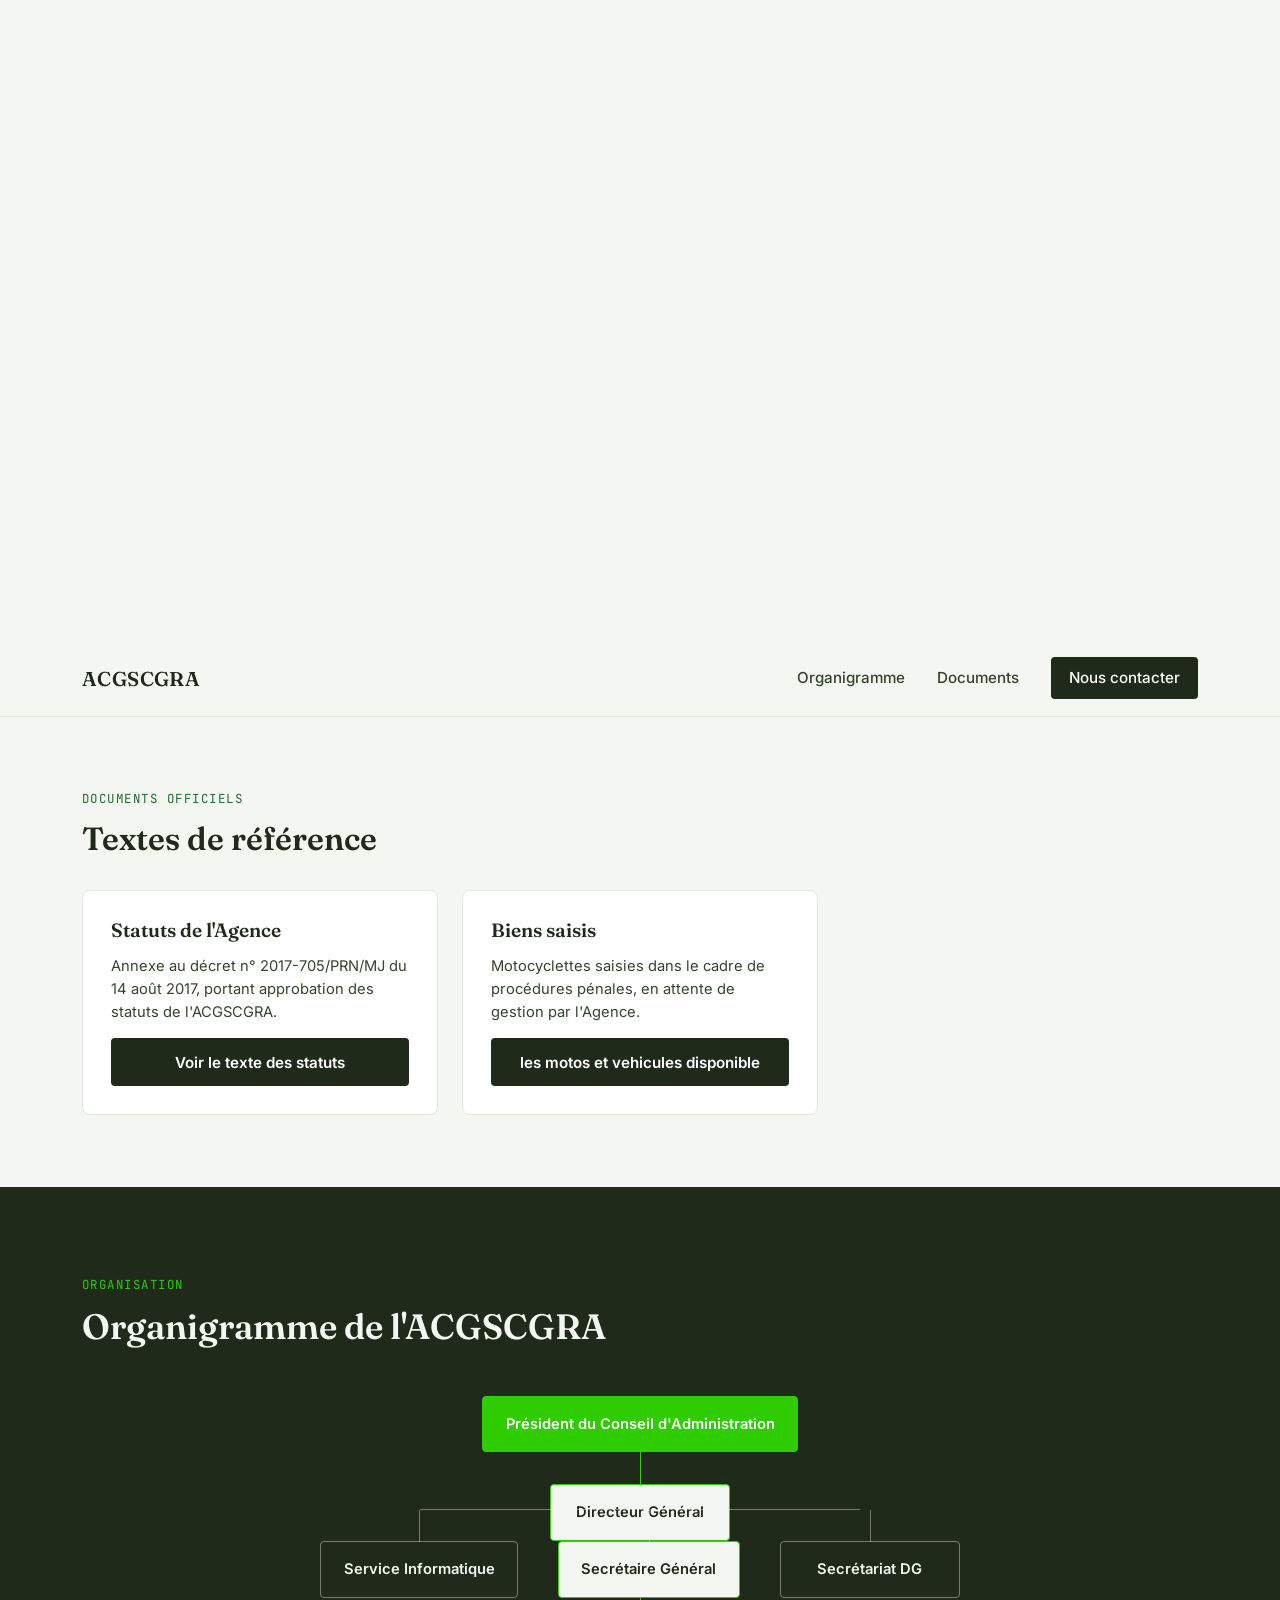
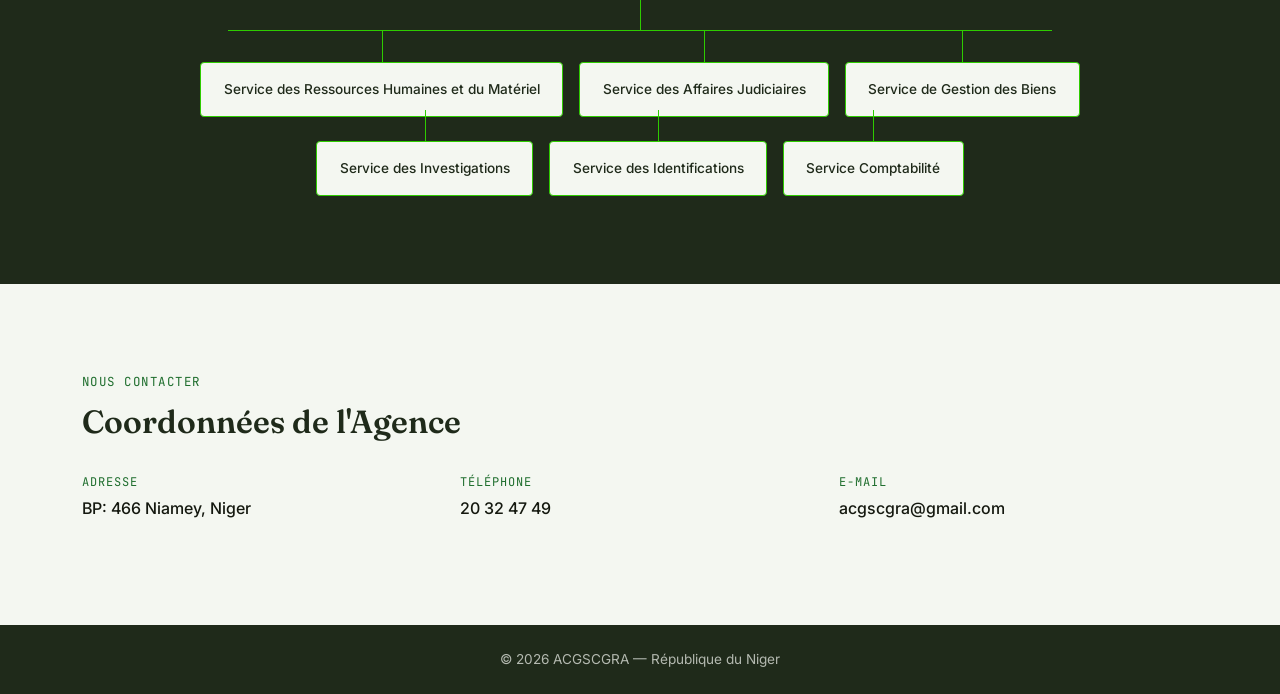
==== commit cd5b932e: "Mise à jour du site" ====
--- a/index.html
+++ b/index.html
@@ -1,390 +1,252 @@
-<!DOCTYPE html>
+
+ <!DOCTYPE html>
 <html lang="fr">
-
 <head>
-    <meta charset="UTF-8">
-    <meta name="viewport" content="width=device-width, initial-scale=1.0">
-    <title>MON ÉQUIPE - Football</title>
-    <link rel="stylesheet" href="isma.css">
+<meta charset="UTF-8">
+<meta name="viewport" content="width=device-width, initial-scale=1.0">
+<title>ACGSCGRA — Agence Centrale de Gestion des Saisies, des Confiscations, des Gels et des Recouvrements d'Avoirs</title>
+<link rel="preconnect" href="https://fonts.googleapis.com">
+<link rel="preconnect" href="https://fonts.gstatic.com" crossorigin>
+<link href="https://fonts.googleapis.com/css2?family=Fraunces:opsz,wght@9..144,500;9..144,600&family=Inter:wght@400;500;600&family=JetBrains+Mono:wght@400;500&display=swap" rel="stylesheet">
+<link rel="stylesheet" href="style.css">
 </head>
-
 <body>
 
-    <!-- ================= NAVBAR ================= -->
-    <header>
-        <nav class="navbar">
-            <div class="logo">
-                ⚽ MON ÉQUIPE
-            </div>
-
-            <button class="menu-btn" id="menuBtn" aria-label="Ouvrir le menu">
-                ☰
-            </button>
-
-            <ul class="menu" id="menu">
-                <li><a href="#accueil">Accueil</a></li>
-                <li><a href="#equipe">Équipe</a></li>
-                <li><a href="#matchs">Matchs</a></li>
-                <li><a href="#trophees">Trophées</a></li>
-                <li><a href="#galerie">Galerie</a></li>
-            </ul>
-
-            <button id="themeBtn" class="theme-btn" aria-label="Changer le thème">
-                🌙
-            </button>
-        </nav>
-    </header>
-
-    <!-- ================= ACCUEIL ================= -->
-    <section id="accueil" class="hero">
-        <div class="hero-content">
-            <p class="subtitle">
-                BIENVENUE CHEZ
-            </p>
-
-            <h1>
-                MON ÉQUIPE
-            </h1>
-
-            <p class="description">
-                Une équipe, une passion, un objectif :
-                la victoire.
-            </p>
-
-            <a href="#equipe" class="btn">
-                Découvrir l'équipe
-            </a>
+<div class="official-banner" role="img" aria-label="République du Niger — Ministère de la Justice et des Droits de l'Homme, Ministère de l'Économie et des Finances — ACGSCGRA"></div>
+
+<header class="site-header">
+  <div class="wrap header-inner">
+    <a href="#" class="logo">ACGSCGRA</a>
+    <nav class="nav">
+      <a href="#organigramme">Organigramme</a>
+      <a href="#documents">Documents</a>
+      <a href="#contact" class="nav-cta">Nous contacter</a>
+    </nav>
+    <button class="nav-toggle" aria-label="Ouvrir le menu" aria-expanded="false">
+      <span></span><span></span><span></span>
+    </button>
+  </div>
+</header>
+
+<section class="documents" id="documents">
+  <div class="wrap">
+    <p class="eyebrow">Documents officiels</p>
+    <h2>Textes de référence</h2>
+
+    <div class="doc-cards">
+      <div class="doc-card">
+        <h3>Statuts de l'Agence</h3>
+        <p>Annexe au décret n° 2017-705/PRN/MJ du 14 août 2017, portant approbation des statuts de l'ACGSCGRA.</p>
+        <button type="button" class="btn btn-primary" onclick="toggleDoc('statuts')">
+          Voir le texte des statuts
+        </button>
+        <div id="doc-statuts" class="doc-text" style="display:none;">
+          <p class="doc-text-title">Annexe au décret n° 2017-705/PRN/MJ du 14 août 2017, portant approbation des statuts de l'Agence Centrale de Gestion des Saisies, des Confiscations, des Gels et des Recouvrements d'Avoirs</p>
+
+          <h4>Chapitre premier : Des missions de l'Agence Centrale de Gestion des Saisies, des Confiscations, des Gels et des Recouvrements d'Avoirs</h4>
+
+          <p><strong>Article premier :</strong> L'Agence Centrale de Gestion des Saisies, des Confiscations, des Gels et des Recouvrements d'Avoirs est la structure nationale de gestion des biens, quelle que soit leur nature, saisis, confisqués, gelés et recouvrés, dans le cadre des procédures pénales. A ce titre l'Agence Centrale est chargée de :</p>
+          <ul>
+            <li>la gestion de tous les biens, quelle que soit leur nature, saisis, confisqués, gelés ou faisant l'objet d'une mesure conservatoire au cours d'une procédure pénale, qui lui sont confiés et qui nécessitent pour leur conservation ou leur valorisation des actes d'administration, conformément aux dispositions des articles 649.79 à 649.129 du code de procédure pénale ;</li>
+            <li>la gestion centralisée de toutes les sommes saisies lors des procédures pénales ;</li>
+            <li>la gestion des avoirs recouvrés lors des procédures pénales ;</li>
+            <li>la gestion centralisée et informatisée de toutes les données relatives aux missions de l'Agence ;</li>
+            <li>l'aliénation des biens saisis, sur autorisation du parquet ou des juges d'instruction, et la gestion particulière des biens, en concertation avec le parquet ou le juge d'instruction ;</li>
+            <li>la coordination de l'exécution des jugements et arrêts emportant confiscation spéciale des biens et la fourniture, à la demande du parquet, d'une assistance en ce qui concerne les dossiers y afférents ;</li>
+            <li>la fourniture des informations thématiques d'ordre général aux parquets et aux services de police judiciaire ;</li>
+            <li>la fourniture d'une assistance dans le cadre de l'entraide judiciaire internationale en ce qui concerne les saisies, les confiscations, les gels et les recouvrements des avoirs en liaison avec le Bureau de Coopération Judiciaire et d'Entraide Pénale International ;</li>
+            <li>l'établissement, l'entretien des rapports de service et le développement des accords de coopération avec des institutions équivalentes à l'étranger, sous réserve de l'application des dispositions conventionnelles et légales ;</li>
+            <li>la formulation des avis, d'office ou à la demande du Ministre de la Justice, sur la règlementation à élaborer et la politique pénale à définir en matière de saisies, de confiscations, de gels et de recouvrements des avoirs ;</li>
+            <li>la veille de l'exécution de la politique pénale par les parquets, les services de police judiciaire et les services du Ministère de la Justice, chargés de l'exécution des jugements de condamnation emportant confiscation spéciale des biens, se trouvant hors du territoire national et de leur application par les juges d'instruction et le directeur des affaires domaniales et cadastrales.</li>
+          </ul>
+
+          <h4>Chapitre II : De l'organisation de l'Agence Centrale de Gestion des Saisies, des Confiscations, des Gels et des Recouvrements d'Avoirs</h4>
+
+          <p><strong>Article 2 :</strong> L'agence Centrale est administrée par un Conseil d'Administration composé de onze (11) membres et dirigée par un Directeur Général assisté par un Secrétaire Général.</p>
+          <p>Le Conseil d'Administration de l'Agence comprend :</p>
+          <ul>
+            <li>le Secrétaire Général du Ministère de la Justice ;</li>
+            <li>le Directeur Général des Affaires Judiciaires du Ministère de la Justice ;</li>
+            <li>le Directeur Général de la Police Nationale ;</li>
+            <li>le Haut-Commandant de la Gendarmerie Nationale ;</li>
+            <li>le Directeur Général du Trésor et de la Comptabilité Publique ;</li>
+            <li>le Directeur Général des Douanes ;</li>
+            <li>le Directeur Général de l'Agence Judiciaire de l'Etat ;</li>
+            <li>quatre personnalités qualifiées en raison de leurs compétences en matière de droit des obligations, de droit des sociétés, de gestion de patrimoine et de marchés publics. Deux de ces personnalités sont désignées par le Ministre de la Justice, et les deux autres sont proposées par le Ministre des Finances.</li>
+          </ul>
+          <p>Les sept (7) premiers membres du Conseil d'Administration mentionnés peuvent se faire représenter.</p>
+          <p>Le président du Conseil d'Administration est choisi parmi les membres du Conseil et nommé par décret pris en Conseil des Ministres.</p>
+          <p>En cas de vacance pour quelque cause que ce soit du siège d'un membre du Conseil, il est pourvu à son remplacement, dans les mêmes conditions de nomination, pour la durée du mandat restant à courir si cette vacance survient plus de six mois avant le terme normal de celui-ci.</p>
+          <p>Les administrateurs perçoivent des jetons de présence dont le montant est fixé par le Conseil d'Administration conformément à la réglementation en vigueur. Les administrateurs peuvent percevoir des frais de déplacement et de séjour, dans les conditions prévues par la réglementation applicable aux fonctionnaires civils de l'Etat.</p>
+          <p>La fin des fonctions d'administrateur peut résulter de l'expiration du mandat, du décès, de la démission ou de la révocation individuelle ou collective décidée par le Ministre de la Justice.</p>
+
+          <p><strong>Article 3 :</strong> Le Conseil d'Administration se réunit au moins trois fois par an, sur convocation de son Président.</p>
+          <p>Le Président fixe l'ordre du jour sur proposition du Directeur Général.</p>
+          <p>L'ordre du jour est porté à la connaissance des membres du Conseil d'Administration au moins quinze jours avant la date de réunion.</p>
+          <p>Le Conseil d'Administration est réuni de plein droit, à la demande des Ministres de tutelle ou de la majorité de ses membres, sur les points de l'ordre du jour déterminés par eux, dans le délai de quinze jours suivant la demande.</p>
+          <p>Le Conseil d'Administration ne peut valablement délibérer que si la moitié au moins de ses membres ou de leurs représentants est présente.</p>
+          <p>Si le quorum n'est pas atteint, le Conseil est à nouveau convoqué sur le même ordre du jour dans un délai maximum d'un mois. Il délibère alors sans condition de quorum.</p>
+          <p>Les délibérations sont adoptées à la majorité des voix des membres présents ou représentés.</p>
+          <p>La voix du Président est prépondérante en cas de partage égal des voix.</p>
+          <p>Le Directeur Général de l'Agence, le Secrétaire Général, l'autorité chargée du contrôle financier et l'agent comptable assistent aux réunions du Conseil d'Administration avec voix consultative.</p>
+          <p>Le Président peut appeler à participer aux séances du Conseil d'Administration, avec voix consultative, toute personne dont il juge la présence utile.</p>
+
+          <p><strong>Article 4 :</strong> Le Conseil d'Administration règle par ses délibérations les affaires de l'établissement. Il délibère notamment sur :</p>
+          <ol>
+            <li>les programmes généraux d'activités de l'établissement public ;</li>
+            <li>les conditions générales de passation des contrats, des conventions et des marchés de l'établissement, ainsi que les délégations de service public et contrats d'objectifs à conclure avec l'Etat ;</li>
+            <li>le budget de l'établissement public et ses remaniements, le compte financier et l'affectation des résultats ;</li>
+            <li>les conditions générales de recrutement et d'emploi ;</li>
+            <li>l'autorisation d'engager des actions en justice, de négocier et conclure les transactions ;</li>
+            <li>l'organisation générale de l'établissement ;</li>
+            <li>le règlement intérieur de l'établissement ;</li>
+            <li>les rapports semestriels et le rapport annuel d'activités de l'établissement.</li>
+          </ol>
+          <p>Le Conseil d'Administration peut déléguer au Directeur Général certaines des compétences prévues au présent article, à l'exception des matières mentionnées aux points 2, 3, 7 et 8, dans les limites fixées par le règlement intérieur.</p>
+          <p>Les délibérations du Conseil d'Administration ne deviennent définitives qu'après approbation conjointe du Ministre de la Justice et du Ministre des Finances et ce, conformément à la réglementation en vigueur.</p>
+
+          <p><strong>Article 5 :</strong> L'Agence Centrale de Gestion des Saisies, des Confiscations, des Gels et des Recouvrements d'Avoirs est dirigée par un Directeur Général. Il est nommé pour un mandat de trois (3) ans renouvelable une fois, par décret pris en Conseil des Ministres sur proposition du Ministre de la Justice, après appel à candidatures.</p>
+          <p>Il est assisté par un Secrétaire Général nommé pour un mandat de trois (3) ans renouvelable une fois, par décret pris en Conseil des Ministres sur proposition du Ministre des Finances.</p>
+          <p>Le Directeur Général, assisté par le Secrétaire Général, assure la gestion et la conduite générale de l'Agence.</p>
+          <p>Il représente l'Agence centrale en justice et dans tous les actes de la vie civile.</p>
+          <p>Il est ordonnateur des recettes et des dépenses de l'agence.</p>
+          <p>Il recrute le personnel placé sous son autorité.</p>
+          <p>Il passe les actes, contrats ou marchés et conclut les transactions nécessaires au bon fonctionnement de l'Agence, sous réserve des attributions confiées au Conseil d'Administration par l'article 4 du présent décret.</p>
+          <p>Il prépare les séances du Conseil d'Administration, élabore le budget de l'établissement public et exécute les délibérations du Conseil. Il lui rend compte, à chaque réunion, de l'activité de l'Agence et des décisions prises sur le fondement des délégations qu'il a reçues. Il peut déléguer certaines de ses fonctions au Secrétaire Général de l'Agence.</p>
+          <p>Il peut déléguer sa signature à tout agent de l'établissement public exerçant des fonctions d'encadrement, et ce dans des domaines qu'il détermine.</p>
+          <p>Il peut nommer des ordonnateurs secondaires.</p>
+          <p>Il est mis fin à ses fonctions, par décret pris en Conseil des Ministres sur proposition du Ministre de la Justice.</p>
+
+          <p><strong>Article 6 :</strong> L'Agence Centrale peut accueillir en détachement ou par voie de mise à disposition des agents relevant de la fonction publique de l'Etat et de la fonction publique territoriale, ainsi que des agents relevant d'organismes publics ou privés assurant la gestion d'un service public, dans le cadre de la réglementation qui leur est applicable.</p>
+          <p>Ils sont nommés pour un mandat de trois (3) ans renouvelable.</p>
+          <p>L'Agence est assistée dans ses missions par des correspondants dans les services de la police, de la gendarmerie et de la garde nationale, ainsi que dans les services de l'administration des Finances.</p>
+
+          <h4>Chapitre III : Des modalités de fonctionnement de l'Agence Centrale de Gestion des Saisies, des Confiscations, des Gels et des Recouvrements d'Avoirs</h4>
+
+          <p><strong>Article 7 :</strong> Avant d'entrer en fonction, les personnels de l'Agence Centrale prêtent le serment suivant, devant la Cour d'appel de Niamey : « Je jure de remplir fidèlement et loyalement ma mission avec honneur, dignité et probité et de garder en tout lieu et en toute circonstance le secret des informations qui seront communiquées à l'Agence par les autorités judiciaires, les services de police judiciaire et l'administration des Finances, ainsi que celles provenant des agences homologues ».</p>
+          <p>En cas de manquement grave par un des membres de l'Agence à ses obligations, le Directeur Général en réfère aux autorités de tutelle, à toutes fins utiles.</p>
+
+          <p><strong>Article 8 :</strong> Les procédures administratives, financières et comptables sont précisées dans un manuel de procédures.</p>
+
+          <p><strong>Article 9 :</strong> Les dépenses de l'établissement comprennent les frais de personnel autres que ceux pris en charge par leur organisme ou administration d'origine, les frais de fonctionnement et d'équipement, les frais de gestion, de recouvrement et de cession des avoirs saisis ou confisqués qui lui sont confiés et, d'une manière générale, toute dépense nécessaire à l'activité de l'établissement.</p>
+
+          <p><strong>Article 10 :</strong> Le contrôle financier et les opérations financières et comptables de l'Agence sont effectués conformément aux dispositions relatives au règlement général de la comptabilité publique.</p>
+          <p>L'agent comptable de l'établissement est nommé par arrêté conjoint des Ministres de la Justice et des Finances.</p>
+          <p>Des comptables secondaires peuvent être désignés par l'agent comptable, après avis du Directeur Général et avec l'accord du Ministre des Finances.</p>
+
+          <p><strong>Article 11 :</strong> Les fonds de l'Etablissement sont déposés au Trésor public.</p>
+          <p>Toutefois, les sommes saisies et les sommes issues de l'aliénation des biens prévue à l'article 649.82 du code de procédure pénale sont déposées sur un compte de dépôt ouvert à la Caisse des dépôts et consignations.</p>
+
+          <p><strong>Article 12 :</strong> L'Agence dispose d'un budget de fonctionnement, dont le Directeur Général est l'ordonnateur. Ce budget comprend les ressources nécessaires au fonctionnement de l'établissement. Il est alimenté par une contribution de l'Etat sous forme d'affectation spéciale dans la loi de finances.</p>
+
+          <p><strong>Article 13 :</strong> Le Directeur Général transmet aux Ministres de la Justice et des Finances les rapports semestriels et le rapport annuel après approbation du Conseil d'Administration.</p>
+
+          <p><strong>Article 14 :</strong> Les ressources de l'Agence centrale sont constituées des dotations de l'Etat, des ressources de l'exploitation de l'Agence et de dons et legs.</p>
+
+          <p><strong>Article 15 :</strong> Les rémunérations et les autres avantages alloués au personnel de l'Agence Centrale sont fixés par le Conseil d'Administration et soumis à l'approbation des Ministres de tutelle.</p>
+
+          <h4>Chapitre IV : De la procédure de passation des marchés de l'ACGSCGRA</h4>
+
+          <p><strong>Article 16 :</strong> Les fournitures et services acquis par l'Agence centrale et les travaux réalisés pour son compte donnent lieu à l'établissement de marchés passés dans les conditions fixées par la réglementation relative aux marchés publics et aux délégations de service public.</p>
+
+          <h4>Chapitre V : Des dispositions diverses et finales</h4>
+
+          <p><strong>Article 17 :</strong> La dissolution de l'Agence centrale est décidée dans les mêmes formes que sa création et sa mise en liquidation est décidée par décret.</p>
+          <p>Le décret de mise en liquidation porte nomination du liquidateur qui remplace le conseil d'Administration et les organes de direction pendant la période de liquidation, et fixe les conditions de sa mission.</p>
+          <p>A la clôture des opérations de liquidation, les biens meubles et immeubles de l'Agence restant à l'actif sont reversés au patrimoine de l'Etat et les deniers et valeurs, au Trésor Public.</p>
+          <p>L'apurement du passif sera assuré par l'Etat.</p>
         </div>
-    </section>
-
-    <!-- ================= PRESENTATION ================= -->
-    <section class="presentation">
-
-        <div class="presentation-text">
-            <span>
-                NOTRE CLUB
-            </span>
-
-            <h2>
-                Une équipe, une famille 26/27
-            </h2>
-
-            <p>
-                MON ÉQUIPE est un club de football créé
-                autour d'une passion commune pour le sport.
-            </p>
-
-            <p>
-                Notre objectif est de progresser ensemble,
-                respecter nos adversaires et donner le
-                meilleur de nous-mêmes à chaque match.
-            </p>
-
-            <a href="#equipe" class="btn">
-                Voir nos équipes
-            </a>
+      </div>
+
+     
+      <div class="doc-card">
+        <h3>Biens saisis</h3>
+        <p>Motocyclettes saisies dans le cadre de procédures pénales, en attente de gestion par l'Agence.</p>
+        <button type="button" class="btn btn-primary" onclick="toggleDoc('photos')">
+          les motos et vehicules disponible
+        </button>
+        <div id="doc-photos" class="photo-gallery" style="display:none;">
+          <img src="photo_5972062664458440167_y.jpg" alt="Motocyclettes saisies, vue 1">
+          <img src="photo_5972062664458440168_y.jpg" alt="Motocyclettes saisies, vue 2">
+          <img src="photo_5972062664458440169_y.jpg" alt="Motocyclettes saisies, vue 3">
         </div>
-    </section>
-
-    <!-- ================= STATISTIQUES ================= -->
-    <section class="stats">
-        <div class="stat">
-            <strong class="counter" data-target="2">
-                2
-            </strong>
-            <span>
-                Équipes
-            </span>
-        </div>
-
-        <div class="stat">
-            <strong class="counter" data-target="2">
-                0
-            </strong>
-            <span>
-                Matchs
-            </span>
-        </div>
-
-        <div class="stat">
-            <strong class="counter" data-target="0">
-                0
-            </strong>
-            <span>
-                Victoires
-            </span>
-        </div>
-
-        <div class="stat">
-            <strong class="counter" data-target="0">
-                0
-            </strong>
-            <span>
-                Buts
-            </span>
-        </div>
-    </section>
-
-    <!-- ================= CHOIX DES JOUEURS ================= -->
-    <section id="equipe" class="section">
-        <div class="section-title">
-            <p>
-                NOS ÉQUIPES
-            </p>
-
-            <h2>
-            </h2>
-        </div>
-
-        <div class="joueurs" id="joueurs">
-
-            <!-- ================= ÉQUIPE CLAUDE ================= -->
-            <div class="joueur">
-                <div class="joueur-info">
-                    <span>
-                        ÉQUIPE CLAUDE
-                    </span>
-
-                    <h3>
-                        Équipe Claude
-                    </h3>
-
-                    <p>
-                        1. Moctaor<br>
-                        2. Hassan (ancien)<br>
-                        3. Abel<br>
-                        4. Alpha<br>
-                        5. Aaron<br>
-                        6. Ismael<br>
-                        7. Abdouraz<br>
-                        8. Mohamed
-                    </p>
-                </div>
-            </div>
-
-            <!-- ================= ÉQUIPE CHATGPT ================= -->
-            <div class="joueur">
-                <div class="joueur-info">
-                    <span>
-                        ÉQUIPE CHATGPT
-                    </span>
-
-                    <h3>
-                        Équipe ChatGPT
-                    </h3>
-
-                    <p>
-                        1. Moussa<br>
-                        2. Grivis<br>
-                        3. Djona<br>
-                        4. Stoyi<br>
-                        5. Hassan<br>
-                        6. toheb<br>
-                        7. Mahamad<br>
-                        8. Steve
-                    </p>
-                </div>
-            </div>
-
-        </div>
-    </section>
-
-    <!-- ================= MATCHS ================= -->
-    <section id="matchs" class="section matchs-section">
-        <div class="section-title">
-            <p>
-                CALENDRIER
-            </p>
-
-            <h2>
-                Nos matchs
-            </h2>
-        </div>
-
-        <div class="matchs">
-
-            <!-- ================= MATCH 1 ================= -->
-            <div class="match">
-                <div class="date">
-                    <strong>
-                        .......
-                    </strong>
-
-                    <span>
-                        OCT
-                    </span>
-                </div>
-
-                <div class="equipes">
-                    <span>
-                        MON ÉQUIPE
-                    </span>
-
-                    <b>
-                        VS
-                    </b>
-
-                    <span>
-                        ADVERSAIRE
-                    </span>
-                </div>
-
-                <div class="heure">
-                    16:00
-                </div>
-            </div>
-
-            <!-- ================= MATCH 2 ================= -->
-            <div class="match">
-                <div class="date">
-                    <strong>
-                        .......
-                    </strong>
-
-                    <span>
-                        OCT
-                    </span>
-                </div>
-
-                <div class="equipes">
-                    <span>
-                        MON ÉQUIPE
-                    </span>
-
-                    <b>
-                        VS
-                    </b>
-
-                    <span>
-                        ADVERSAIRE
-                    </span>
-                </div>
-
-                <div class="heure">
-                    17:00
-                </div>
-            </div>
-
-        </div>
-    </section>
-
-    <!-- ================= TROPHEES ================= -->
-    <section id="trophees" class="section">
-        <div class="section-title">
-            <p>
-                NOS RÉCOMPENSES
-            </p>
-
-            <h2>
-                Trophées
-            </h2>
-        </div>
-
-        <div class="trophees">
-            <div class="trophee">
-                <div class="trophee-icon">
-                    🏆
-                </div>
-
-                <h3>
-                    Champion
-                </h3>
-
-                <p>
-                    Notre objectif est de gagner ensemble.
-                </p>
-            </div>
-
-            <div class="trophee">
-                <div class="trophee-icon">
-                    🥇
-                </div>
-
-                <h3>
-                    Première place
-                </h3>
-
-                <p>
-                    Travail, discipline et passion.
-                </p>
-            </div>
-
-            <div class="trophee">
-                <div class="trophee-icon">
-                    ⚽
-                </div>
-
-                <h3>
-                    Esprit d'équipe
-                </h3>
-
-                <p>
-                    Une équipe, une famille.
-                </p>
-            </div>
-        </div>
-    </section>
-
-    <!-- ================= GALERIE ================= -->
-    <section id="galerie" class="section">
-        <div class="section-title">
-            <p>
-                NOS MOMENTS
-            </p>
-
-            <h2>
-                Galerie
-            </h2>
-        </div>
-
-        <div class="galerie">
-            <div class="galerie-item">
-                <img src="5906934506231370193.jpg" alt="MON ÉQUIPE - Galerie">
-            </div>
-            v>
-        </div>
-    </section>
-
-    <!-- ================= CONTACT ================= -->
-    <section class="section contact">
-        <div class="section-title">
-            <p>
-                CONTACT
-            </p>
-
-            <h2>
-                Rejoignez MON ÉQUIPE
-            </h2>
-        </div>
-
-        <div class="contact-content">
-            <p>
-                Une équipe, une passion et un seul objectif :
-                avancer ensemble.
-            </p>
-
-            <a href="#accueil" class="btn">
-                Retour en haut
-            </a>
-        </div>
-    </section>
-
-    <!-- ================= FOOTER ================= -->
-    <footer>
-        <div class="footer-content">
-            <div class="logo">
-                ⚽ MON ÉQUIPE
-            </div>
-
-            <p>
-                © 2026 MON ÉQUIPE — Tous droits réservés.
-            </p>
-        </div>
-    </footer>
-
-    <!-- ================= JAVASCRIPT ================= -->
-    <script src="script.js"></script>
+      </div>
+    </div>
+  </div>
+</section>
+
+<section class="organigramme" id="organigramme">
+  <div class="wrap">
+    <p class="eyebrow eyebrow-light">Organisation</p>
+    <h2>Organigramme de l'ACGSCGRA</h2>
+
+    <div class="org-chart">
+      <div class="org-row org-row-1">
+        <div class="org-box org-box-top">Président du Conseil d'Administration</div>
+      </div>
+      <div class="org-connector"></div>
+
+      <div class="org-row org-row-2">
+        <div class="org-box">Directeur Général</div>
+      </div>
+
+      <div class="org-branch-3">
+        <div class="org-box org-box-side">Service Informatique</div>
+        <div class="org-box">Secrétaire Général</div>
+        <div class="org-box org-box-side">Secrétariat DG</div>
+      </div>
+
+      <div class="org-connector"></div>
+
+      <div class="org-services">
+        <div class="org-box org-box-small">Service des Ressources Humaines et du Matériel</div>
+        <div class="org-box org-box-small">Service des Affaires Judiciaires</div>
+        <div class="org-box org-box-small">Service de Gestion des Biens</div>
+        <div class="org-box org-box-small">Service des Investigations</div>
+        <div class="org-box org-box-small">Service des Identifications</div>
+        <div class="org-box org-box-small">Service Comptabilité</div>
+      </div>
+    </div>
+  </div>
+</section>
+
+<section class="contact" id="contact">
+  <div class="wrap">
+    <p class="eyebrow">Nous contacter</p>
+    <h2>Coordonnées de l'Agence</h2>
+    <dl class="contact-meta">
+      <div><dt>Adresse</dt><dd>BP: 466 Niamey, Niger</dd></div>
+      <div><dt>Téléphone</dt><dd>20 32 47 49</dd></div>
+      <div><dt>E-mail</dt><dd>acgscgra@gmail.com</dd></div>
+    </dl>
+  </div>
+</section>
+
+<footer class="site-footer">
+  <div class="wrap footer-inner">
+    <span>© 2026 ACGSCGRA — République du Niger</span>
+  </div>
+</footer>
+
+<script>
+  function toggleDoc(name) {
+    const el = document.getElementById('doc-' + name);
+    el.style.display = (el.style.display === 'none') ? 'block' : 'none';
+  }
+
+  const toggle = document.querySelector('.nav-toggle');
+  const nav = document.querySelector('.nav');
+  toggle.addEventListener('click', () => {
+    const open = nav.classList.toggle('nav-open');
+    toggle.setAttribute('aria-expanded', open);
+  });
+  document.querySelectorAll('.nav a').forEach(link => {
+    link.addEventListener('click', () => {
+      nav.classList.remove('nav-open');
+      toggle.setAttribute('aria-expanded', false);
+    });
+  });
+</script>
 
 </body>
-
 </html>
--- a/style.css
+++ b/style.css
@@ -0,0 +1,202 @@
+:root {
+  --walnut-900: #1F2A1A;
+  --walnut-700: #33452B;
+  --oak-500: #2ECC00;
+  --paper-100: #F4F7F1;
+  --sawdust-200: #E2E9DC;
+  --forest-600: #1F6E2E;
+  --ink-900: #14180F;
+  --font-display: 'Fraunces', serif;
+  --font-body: 'Inter', sans-serif;
+  --font-mono: 'JetBrains Mono', monospace;
+  --wrap-width: 1180px;
+  --radius-s: 4px;
+}
+
+* { box-sizing: border-box; }
+html { scroll-behavior: smooth; }
+@media (prefers-reduced-motion: reduce) {
+  html { scroll-behavior: auto; }
+  * { animation-duration: 0.01ms !important; transition-duration: 0.01ms !important; }
+}
+
+.official-banner {
+  width: 100%;
+  background-image: url('photo_5969710744662117907_y.jpg');
+  background-size: cover;
+  background-position: center;
+  background-repeat: no-repeat;
+  aspect-ratio: 1280 / 640;
+  min-height: 260px;
+}
+
+body {
+  margin: 0;
+  font-family: var(--font-body);
+  color: var(--ink-900);
+  background: var(--paper-100);
+  line-height: 1.55;
+  -webkit-font-smoothing: antialiased;
+}
+
+.wrap { max-width: var(--wrap-width); margin: 0 auto; padding: 0 32px; }
+
+h1, h2, h3 {
+  font-family: var(--font-display);
+  font-weight: 600;
+  line-height: 1.15;
+  margin: 0 0 0.5em;
+  color: var(--walnut-900);
+}
+a { color: inherit; text-decoration: none; }
+a:focus-visible, button:focus-visible { outline: 2px solid var(--forest-600); outline-offset: 3px; }
+
+.eyebrow {
+  font-family: var(--font-mono);
+  font-size: 0.78rem;
+  letter-spacing: 0.12em;
+  text-transform: uppercase;
+  color: var(--forest-600);
+  margin: 0 0 1em;
+}
+.eyebrow-light { color: var(--oak-500); }
+
+.btn {
+  display: inline-flex; align-items: center; justify-content: center;
+  padding: 0.9em 1.6em; border-radius: var(--radius-s);
+  font-family: var(--font-body); font-weight: 600; font-size: 0.95rem;
+  border: 1px solid transparent; cursor: pointer;
+  transition: transform 0.15s ease, background 0.2s ease;
+}
+.btn-primary { background: var(--walnut-900); color: #fff; }
+.btn-primary:hover { background: var(--forest-600); transform: translateY(-1px); }
+
+.site-header {
+  position: sticky; top: 0; z-index: 50;
+  background: rgba(244, 247, 241, 0.95);
+  backdrop-filter: blur(6px);
+  border-bottom: 1px solid var(--sawdust-200);
+}
+.header-inner { display: flex; align-items: center; justify-content: space-between; height: 76px; }
+.logo { font-family: var(--font-display); font-size: 1.25rem; font-weight: 600; color: var(--walnut-900); letter-spacing: 0.02em; }
+.nav { display: flex; align-items: center; gap: 2rem; }
+.nav a { font-size: 0.95rem; font-weight: 500; color: var(--walnut-700); }
+.nav a:hover { color: var(--walnut-900); }
+.nav-cta { background: var(--walnut-900); color: #fff !important; padding: 0.6em 1.2em; border-radius: var(--radius-s); }
+.nav-cta:hover { background: var(--forest-600); }
+.nav-toggle { display: none; flex-direction: column; gap: 5px; background: none; border: none; cursor: pointer; padding: 8px; }
+.nav-toggle span { width: 22px; height: 2px; background: var(--walnut-900); }
+
+.documents { padding: 72px 0; }
+.documents h2 { font-size: 2rem; margin-bottom: 2rem; }
+.doc-cards {
+  display: grid;
+  grid-template-columns: repeat(3, 1fr);
+  gap: 1.5rem;
+}
+.doc-card {
+  background: #fff;
+  border: 1px solid var(--sawdust-200);
+  border-radius: 8px;
+  padding: 1.75rem;
+  display: flex;
+  flex-direction: column;
+  align-items: flex-start;
+  gap: 0.9rem;
+}
+.doc-card h3 { font-size: 1.2rem; margin: 0; }
+.doc-card p { color: var(--walnut-700); font-size: 0.92rem; margin: 0; }
+.doc-viewer { width: 100%; height: 480px; border: 1px solid var(--sawdust-200); border-radius: 4px; margin-top: 0.5rem; }
+.doc-text {
+  margin-top: 0.8rem;
+  max-height: 480px;
+  overflow-y: auto;
+  border: 1px solid var(--sawdust-200);
+  border-radius: 4px;
+  padding: 1.2rem 1.4rem;
+  background: var(--paper-100);
+  font-size: 0.88rem;
+  line-height: 1.6;
+}
+.doc-text-title { font-weight: 700; margin-bottom: 1rem; }
+.doc-text h4 { font-size: 1rem; margin: 1.4rem 0 0.6rem; color: var(--walnut-900); }
+.doc-text p { margin: 0 0 0.7rem; }
+.doc-text ul, .doc-text ol { margin: 0 0 0.9rem; padding-left: 1.3rem; }
+.doc-text li { margin-bottom: 0.5rem; }
+.doc-card { align-items: stretch; }
+.photo-gallery {
+  margin-top: 0.5rem;
+  display: grid;
+  grid-template-columns: 1fr;
+  gap: 0.6rem;
+}
+.photo-gallery img {
+  width: 100%;
+  height: auto;
+  border-radius: 4px;
+  border: 1px solid var(--sawdust-200);
+  display: block;
+}
+
+@media (max-width: 900px) {
+  .doc-cards { grid-template-columns: 1fr 1fr; }
+}
+@media (max-width: 700px) {
+  .doc-cards { grid-template-columns: 1fr; }
+}
+
+.organigramme { background: var(--walnut-900); color: var(--paper-100); padding: 88px 0; }
+.organigramme h2 { color: var(--paper-100); font-size: clamp(1.6rem, 3vw, 2.2rem); margin-bottom: 3rem; }
+.org-chart { display: flex; flex-direction: column; align-items: center; }
+.org-box {
+  background: var(--paper-100); color: var(--walnut-900);
+  border: 1px solid var(--oak-500); border-radius: var(--radius-s);
+  padding: 1rem 1.4rem; font-weight: 600; font-size: 0.92rem; text-align: center; min-width: 180px;
+}
+.org-box-top { background: var(--oak-500); border-color: var(--oak-500); color: #fff; }
+.org-box-side { background: transparent; color: var(--paper-100); border-color: rgba(244,247,241,0.4); }
+.org-box-small { min-width: 150px; font-size: 0.85rem; font-weight: 500; }
+.org-connector { width: 1px; height: 32px; background: var(--oak-500); }
+.org-row { display: flex; justify-content: center; }
+.org-branch-3 { display: flex; align-items: center; gap: 2.5rem; position: relative; padding-top: 32px; margin-top: -32px; }
+.org-branch-3::before {
+  content: ""; position: absolute; top: 0; left: 50%; transform: translateX(-50%);
+  width: calc(100% - 200px); height: 1px; background: rgba(244,247,241,0.4);
+}
+.org-branch-3 .org-box { position: relative; }
+.org-branch-3 .org-box::before {
+  content: ""; position: absolute; top: -32px; left: 50%; width: 1px; height: 32px; background: rgba(244,247,241,0.4);
+}
+.org-services { display: flex; flex-wrap: wrap; justify-content: center; gap: 1.5rem 1rem; max-width: 980px; padding-top: 32px; position: relative; }
+.org-services::before { content: ""; position: absolute; top: 0; left: 8%; right: 8%; height: 1px; background: var(--oak-500); }
+.org-services .org-box { position: relative; }
+.org-services .org-box::before {
+  content: ""; position: absolute; top: -32px; left: 50%; width: 1px; height: 32px; background: var(--oak-500);
+}
+@media (max-width: 900px) {
+  .org-branch-3 { flex-direction: column; gap: 1.2rem; padding-top: 0; margin-top: 0; }
+  .org-branch-3::before, .org-branch-3 .org-box::before, .org-services::before, .org-services .org-box::before { display: none; }
+  .org-services { padding-top: 0; }
+}
+
+.contact { padding: 88px 0; }
+.contact h2 { font-size: 2rem; }
+.contact-meta { margin-top: 2rem; display: grid; gap: 1.2rem; grid-template-columns: repeat(3, 1fr); }
+.contact-meta div { display: flex; flex-direction: column; gap: 0.3rem; }
+.contact-meta dt { font-family: var(--font-mono); font-size: 0.75rem; text-transform: uppercase; letter-spacing: 0.08em; color: var(--forest-600); }
+.contact-meta dd { margin: 0; font-size: 1rem; font-weight: 500; }
+@media (max-width: 700px) { .contact-meta { grid-template-columns: 1fr; } }
+
+.site-footer { background: var(--walnut-900); color: rgba(244,247,241,0.7); padding: 24px 0; font-size: 0.85rem; }
+.footer-inner { display: flex; justify-content: center; }
+
+@media (max-width: 760px) {
+  .nav-toggle { display: flex; }
+  .nav {
+    position: absolute; top: 76px; left: 0; right: 0;
+    background: var(--paper-100); border-bottom: 1px solid var(--sawdust-200);
+    flex-direction: column; align-items: flex-start; padding: 1.5rem 32px; gap: 1.2rem; display: none;
+  }
+  .nav.nav-open { display: flex; }
+  .nav-cta { width: 100%; text-align: center; }
+}
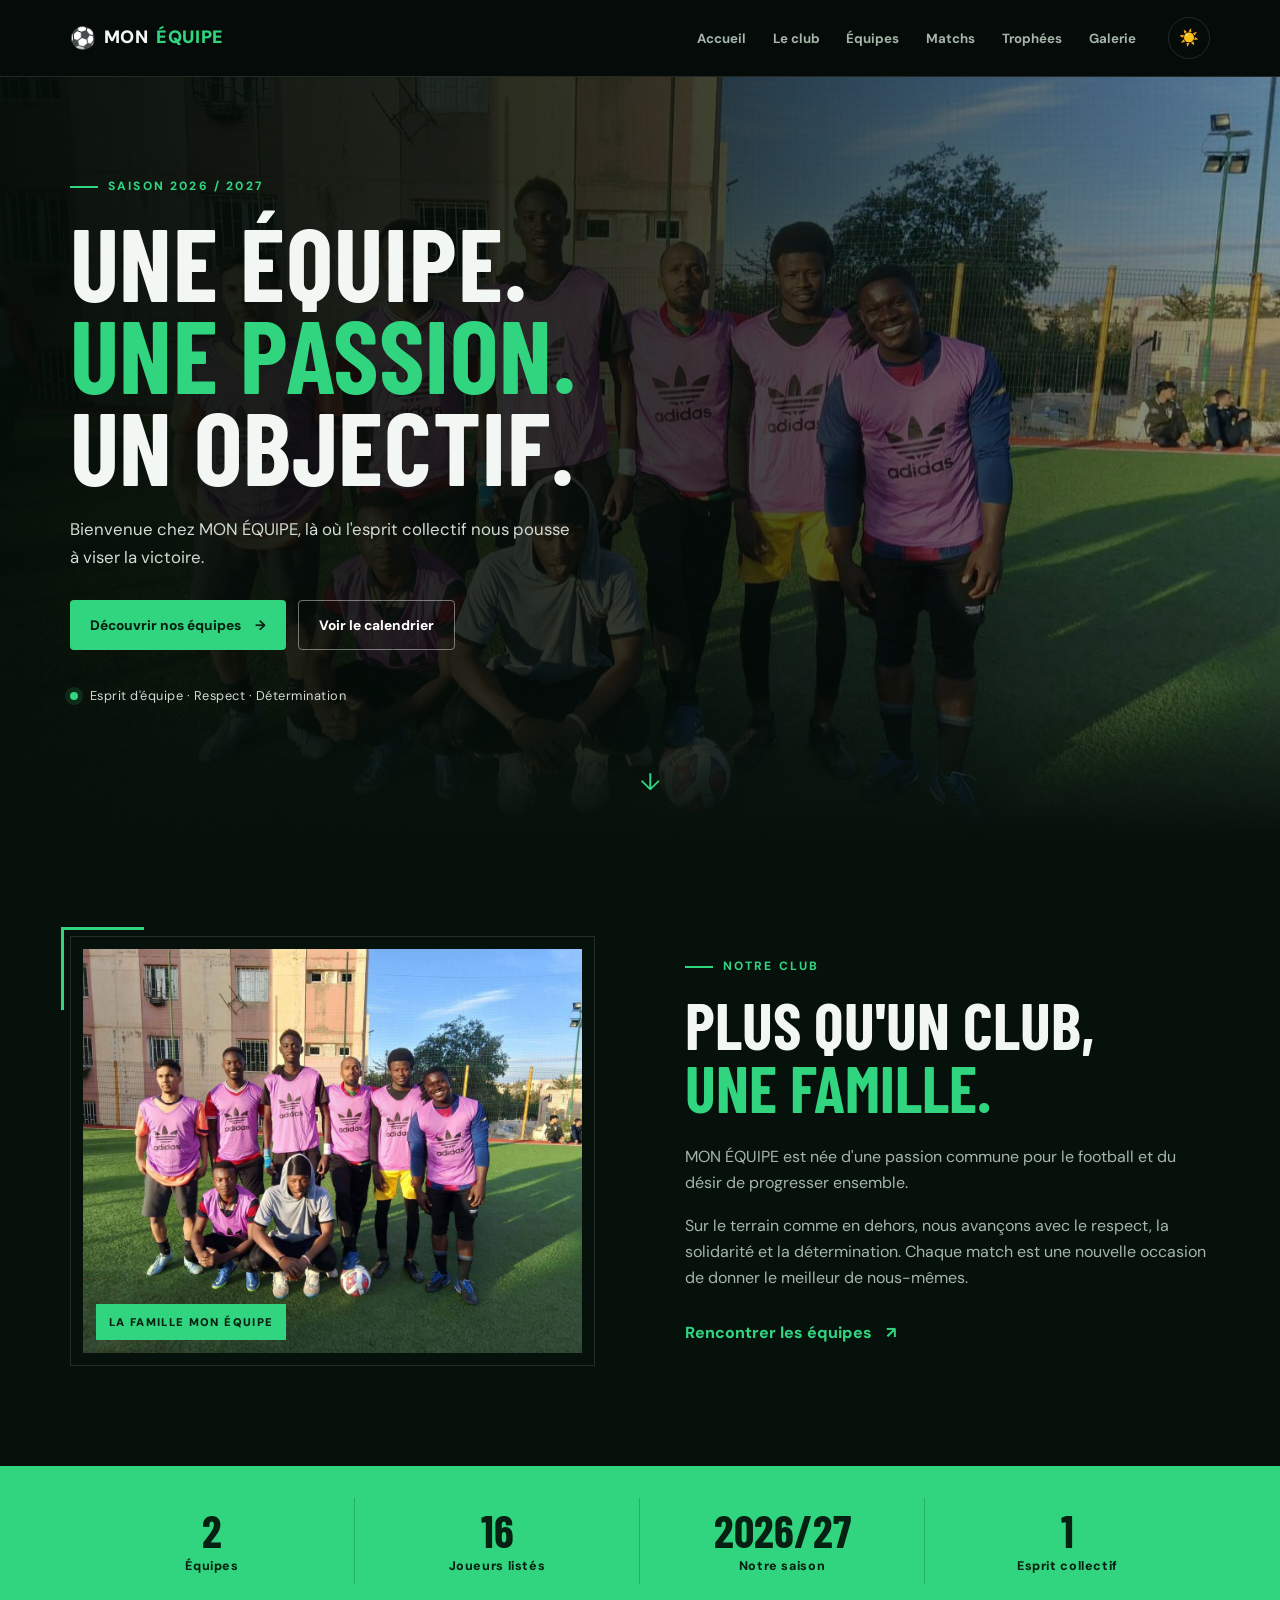
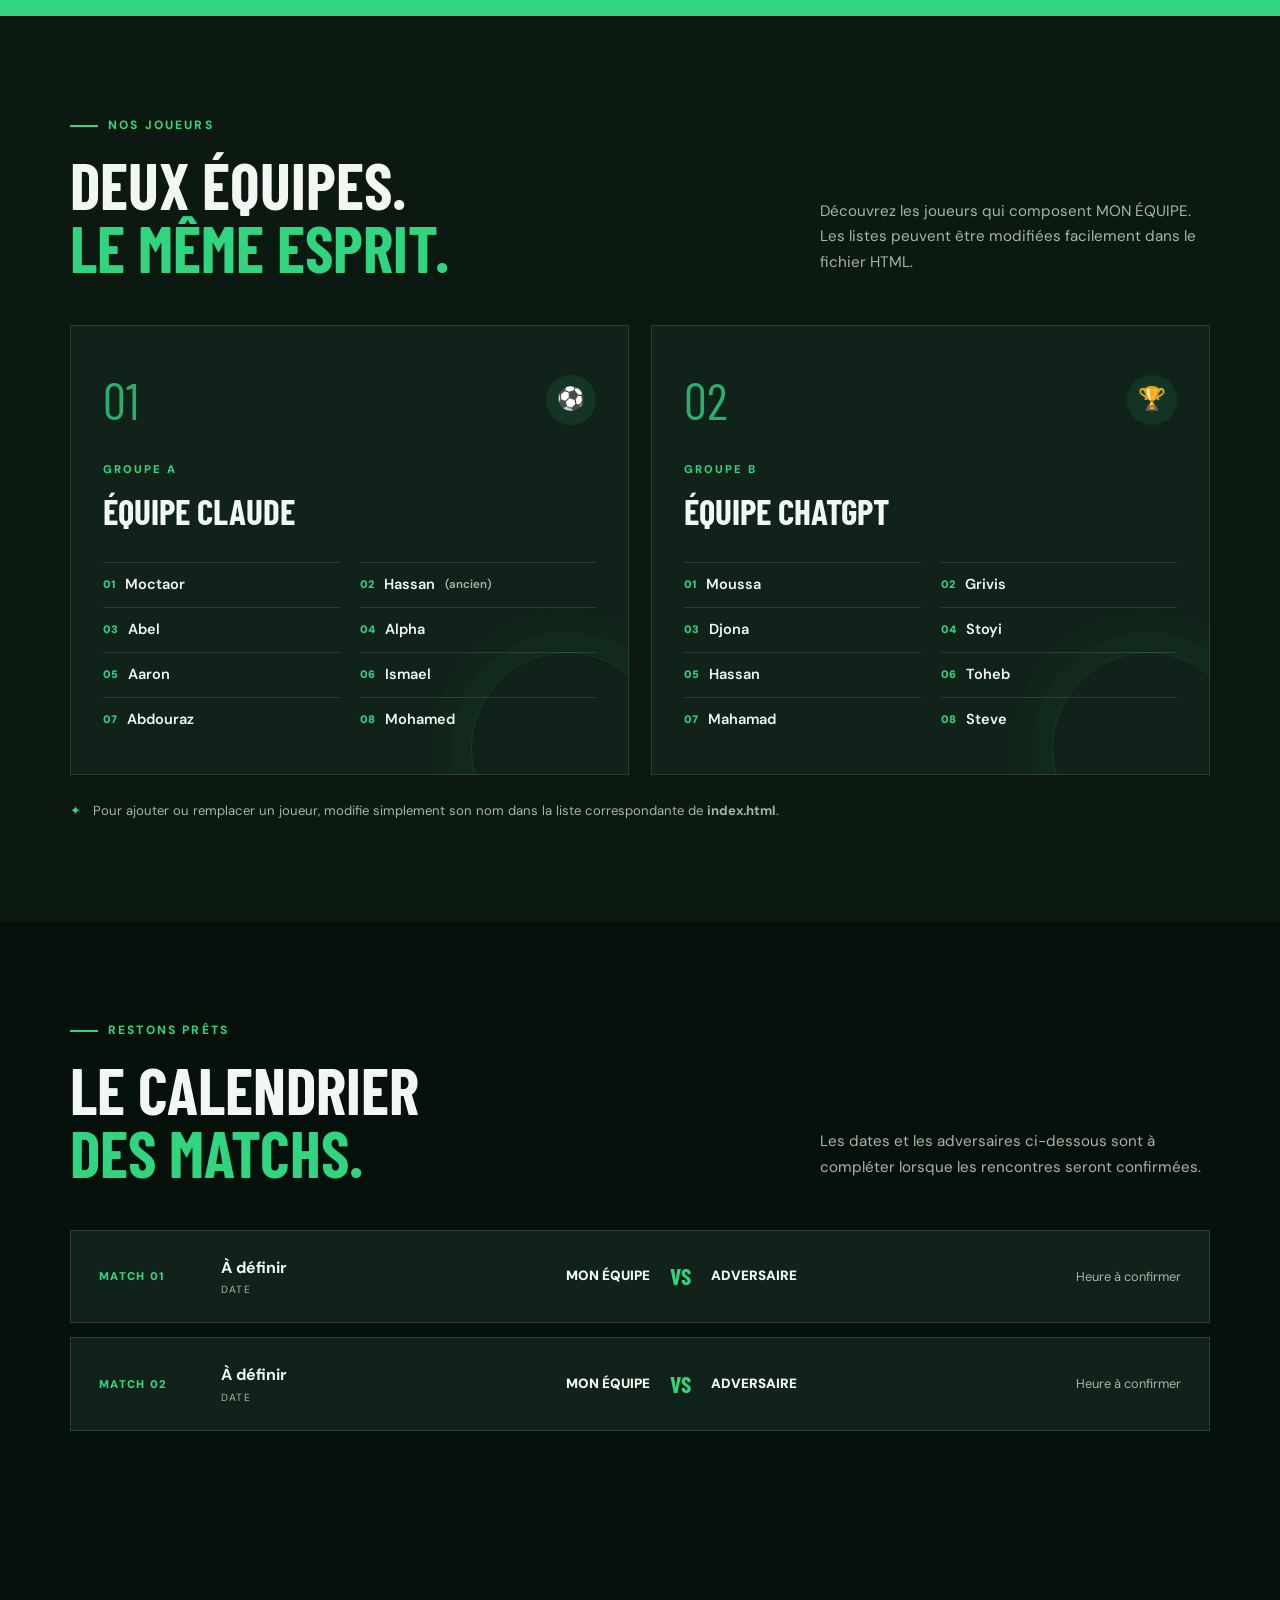
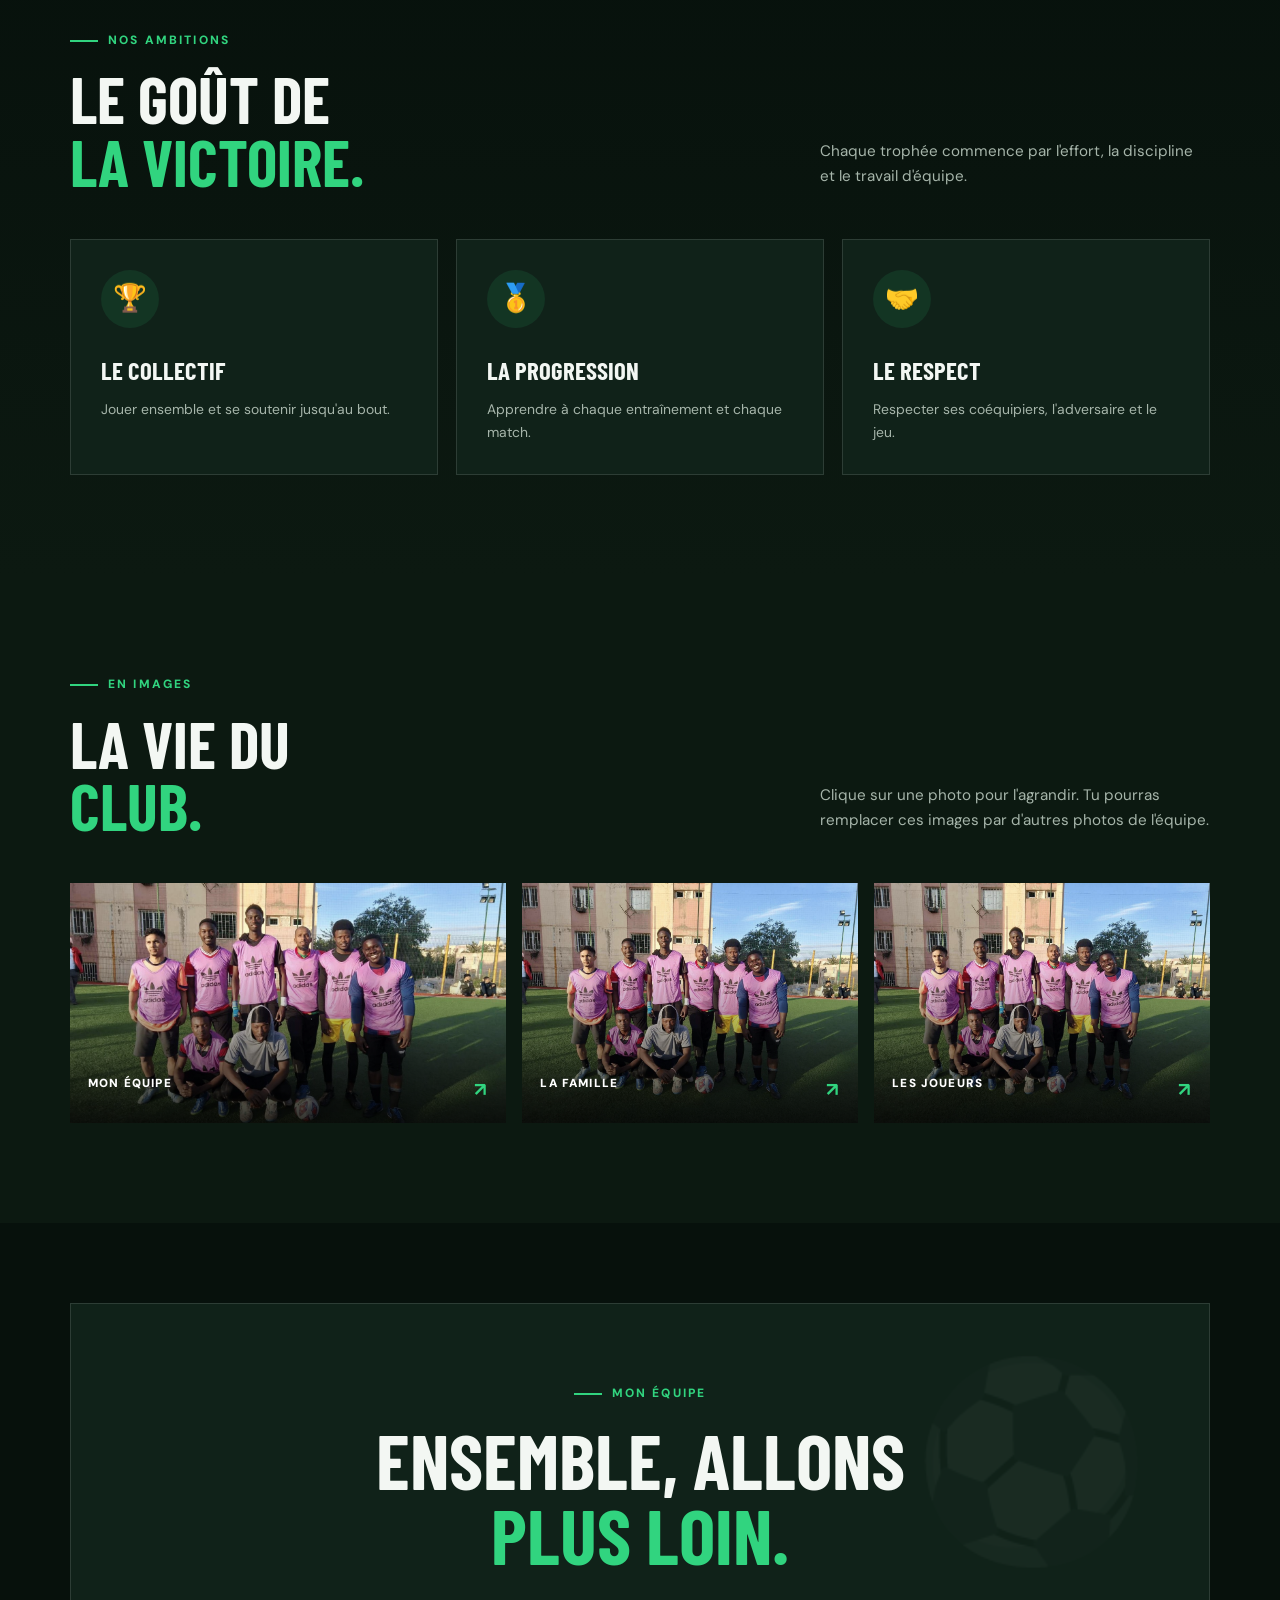
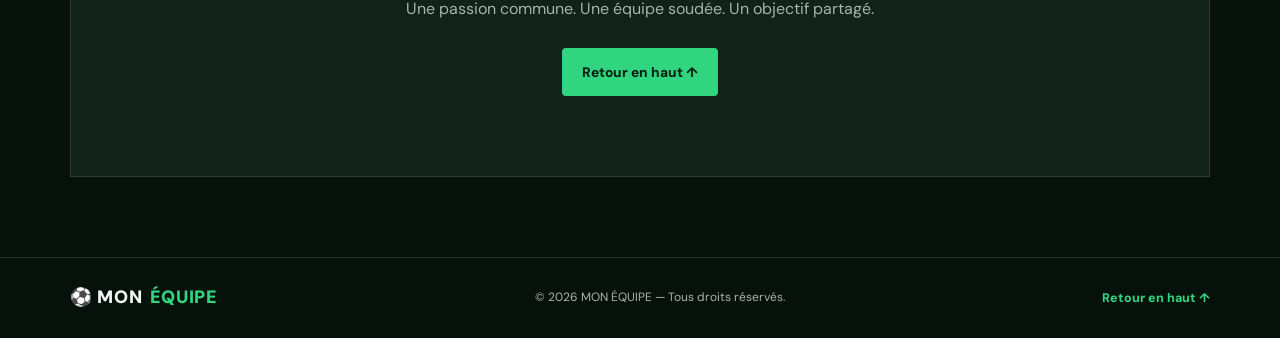
==== commit df052ad5: "Mise à jour complète du site" ====
--- a/index.html
+++ b/index.html
@@ -1,252 +1,92 @@
-
- <!DOCTYPE html>
+<!DOCTYPE html>
 <html lang="fr">
 <head>
-<meta charset="UTF-8">
-<meta name="viewport" content="width=device-width, initial-scale=1.0">
-<title>ACGSCGRA — Agence Centrale de Gestion des Saisies, des Confiscations, des Gels et des Recouvrements d'Avoirs</title>
-<link rel="preconnect" href="https://fonts.googleapis.com">
-<link rel="preconnect" href="https://fonts.gstatic.com" crossorigin>
-<link href="https://fonts.googleapis.com/css2?family=Fraunces:opsz,wght@9..144,500;9..144,600&family=Inter:wght@400;500;600&family=JetBrains+Mono:wght@400;500&display=swap" rel="stylesheet">
-<link rel="stylesheet" href="style.css">
+  <meta charset="UTF-8">
+  <meta name="viewport" content="width=device-width, initial-scale=1.0">
+  <meta name="theme-color" content="#07110c">
+  <meta name="description" content="MON ÉQUIPE — une équipe, une passion, un objectif : la victoire.">
+  <title>MON ÉQUIPE | Football</title>
+  <link rel="stylesheet" href="isma.css">
 </head>
 <body>
+  <header class="site-header">
+    <nav class="navbar container" aria-label="Navigation principale">
+      <a class="logo" href="#accueil" aria-label="MON ÉQUIPE, accueil"><span class="logo-ball">⚽</span> MON <span>ÉQUIPE</span></a>
+      <button class="menu-btn" id="menuBtn" aria-label="Ouvrir le menu" aria-expanded="false" aria-controls="menu">☰</button>
+      <ul class="menu" id="menu">
+        <li><a href="#accueil">Accueil</a></li><li><a href="#club">Le club</a></li><li><a href="#equipe">Équipes</a></li><li><a href="#matchs">Matchs</a></li><li><a href="#trophees">Trophées</a></li><li><a href="#galerie">Galerie</a></li>
+      </ul>
+      <button id="themeBtn" class="theme-btn" aria-label="Activer le thème clair" title="Changer de thème">☀️</button>
+    </nav>
+  </header>
 
-<div class="official-banner" role="img" aria-label="République du Niger — Ministère de la Justice et des Droits de l'Homme, Ministère de l'Économie et des Finances — ACGSCGRA"></div>
+  <main>
+    <section id="accueil" class="hero">
+      <div class="hero-overlay"></div>
+      <div class="hero-content container">
+        <p class="eyebrow"><span></span> SAISON 2026 / 2027</p>
+        <h1>UNE ÉQUIPE.<br><span>UNE PASSION.</span><br>UN OBJECTIF.</h1>
+        <p class="hero-description">Bienvenue chez MON ÉQUIPE, là où l'esprit collectif nous pousse à viser la victoire.</p>
+        <div class="hero-actions"><a class="btn btn-primary" href="#equipe">Découvrir nos équipes <span aria-hidden="true">→</span></a><a class="btn btn-outline" href="#matchs">Voir le calendrier</a></div>
+        <div class="hero-note"><span class="live-dot"></span> Esprit d'équipe · Respect · Détermination</div>
+      </div>
+      <a class="scroll-cue" href="#club" aria-label="Défiler vers la présentation">↓</a>
+    </section>
 
-<header class="site-header">
-  <div class="wrap header-inner">
-    <a href="#" class="logo">ACGSCGRA</a>
-    <nav class="nav">
-      <a href="#organigramme">Organigramme</a>
-      <a href="#documents">Documents</a>
-      <a href="#contact" class="nav-cta">Nous contacter</a>
-    </nav>
-    <button class="nav-toggle" aria-label="Ouvrir le menu" aria-expanded="false">
-      <span></span><span></span><span></span>
-    </button>
-  </div>
-</header>
-
-<section class="documents" id="documents">
-  <div class="wrap">
-    <p class="eyebrow">Documents officiels</p>
-    <h2>Textes de référence</h2>
-
-    <div class="doc-cards">
-      <div class="doc-card">
-        <h3>Statuts de l'Agence</h3>
-        <p>Annexe au décret n° 2017-705/PRN/MJ du 14 août 2017, portant approbation des statuts de l'ACGSCGRA.</p>
-        <button type="button" class="btn btn-primary" onclick="toggleDoc('statuts')">
-          Voir le texte des statuts
-        </button>
-        <div id="doc-statuts" class="doc-text" style="display:none;">
-          <p class="doc-text-title">Annexe au décret n° 2017-705/PRN/MJ du 14 août 2017, portant approbation des statuts de l'Agence Centrale de Gestion des Saisies, des Confiscations, des Gels et des Recouvrements d'Avoirs</p>
-
-          <h4>Chapitre premier : Des missions de l'Agence Centrale de Gestion des Saisies, des Confiscations, des Gels et des Recouvrements d'Avoirs</h4>
-
-          <p><strong>Article premier :</strong> L'Agence Centrale de Gestion des Saisies, des Confiscations, des Gels et des Recouvrements d'Avoirs est la structure nationale de gestion des biens, quelle que soit leur nature, saisis, confisqués, gelés et recouvrés, dans le cadre des procédures pénales. A ce titre l'Agence Centrale est chargée de :</p>
-          <ul>
-            <li>la gestion de tous les biens, quelle que soit leur nature, saisis, confisqués, gelés ou faisant l'objet d'une mesure conservatoire au cours d'une procédure pénale, qui lui sont confiés et qui nécessitent pour leur conservation ou leur valorisation des actes d'administration, conformément aux dispositions des articles 649.79 à 649.129 du code de procédure pénale ;</li>
-            <li>la gestion centralisée de toutes les sommes saisies lors des procédures pénales ;</li>
-            <li>la gestion des avoirs recouvrés lors des procédures pénales ;</li>
-            <li>la gestion centralisée et informatisée de toutes les données relatives aux missions de l'Agence ;</li>
-            <li>l'aliénation des biens saisis, sur autorisation du parquet ou des juges d'instruction, et la gestion particulière des biens, en concertation avec le parquet ou le juge d'instruction ;</li>
-            <li>la coordination de l'exécution des jugements et arrêts emportant confiscation spéciale des biens et la fourniture, à la demande du parquet, d'une assistance en ce qui concerne les dossiers y afférents ;</li>
-            <li>la fourniture des informations thématiques d'ordre général aux parquets et aux services de police judiciaire ;</li>
-            <li>la fourniture d'une assistance dans le cadre de l'entraide judiciaire internationale en ce qui concerne les saisies, les confiscations, les gels et les recouvrements des avoirs en liaison avec le Bureau de Coopération Judiciaire et d'Entraide Pénale International ;</li>
-            <li>l'établissement, l'entretien des rapports de service et le développement des accords de coopération avec des institutions équivalentes à l'étranger, sous réserve de l'application des dispositions conventionnelles et légales ;</li>
-            <li>la formulation des avis, d'office ou à la demande du Ministre de la Justice, sur la règlementation à élaborer et la politique pénale à définir en matière de saisies, de confiscations, de gels et de recouvrements des avoirs ;</li>
-            <li>la veille de l'exécution de la politique pénale par les parquets, les services de police judiciaire et les services du Ministère de la Justice, chargés de l'exécution des jugements de condamnation emportant confiscation spéciale des biens, se trouvant hors du territoire national et de leur application par les juges d'instruction et le directeur des affaires domaniales et cadastrales.</li>
-          </ul>
-
-          <h4>Chapitre II : De l'organisation de l'Agence Centrale de Gestion des Saisies, des Confiscations, des Gels et des Recouvrements d'Avoirs</h4>
-
-          <p><strong>Article 2 :</strong> L'agence Centrale est administrée par un Conseil d'Administration composé de onze (11) membres et dirigée par un Directeur Général assisté par un Secrétaire Général.</p>
-          <p>Le Conseil d'Administration de l'Agence comprend :</p>
-          <ul>
-            <li>le Secrétaire Général du Ministère de la Justice ;</li>
-            <li>le Directeur Général des Affaires Judiciaires du Ministère de la Justice ;</li>
-            <li>le Directeur Général de la Police Nationale ;</li>
-            <li>le Haut-Commandant de la Gendarmerie Nationale ;</li>
-            <li>le Directeur Général du Trésor et de la Comptabilité Publique ;</li>
-            <li>le Directeur Général des Douanes ;</li>
-            <li>le Directeur Général de l'Agence Judiciaire de l'Etat ;</li>
-            <li>quatre personnalités qualifiées en raison de leurs compétences en matière de droit des obligations, de droit des sociétés, de gestion de patrimoine et de marchés publics. Deux de ces personnalités sont désignées par le Ministre de la Justice, et les deux autres sont proposées par le Ministre des Finances.</li>
-          </ul>
-          <p>Les sept (7) premiers membres du Conseil d'Administration mentionnés peuvent se faire représenter.</p>
-          <p>Le président du Conseil d'Administration est choisi parmi les membres du Conseil et nommé par décret pris en Conseil des Ministres.</p>
-          <p>En cas de vacance pour quelque cause que ce soit du siège d'un membre du Conseil, il est pourvu à son remplacement, dans les mêmes conditions de nomination, pour la durée du mandat restant à courir si cette vacance survient plus de six mois avant le terme normal de celui-ci.</p>
-          <p>Les administrateurs perçoivent des jetons de présence dont le montant est fixé par le Conseil d'Administration conformément à la réglementation en vigueur. Les administrateurs peuvent percevoir des frais de déplacement et de séjour, dans les conditions prévues par la réglementation applicable aux fonctionnaires civils de l'Etat.</p>
-          <p>La fin des fonctions d'administrateur peut résulter de l'expiration du mandat, du décès, de la démission ou de la révocation individuelle ou collective décidée par le Ministre de la Justice.</p>
-
-          <p><strong>Article 3 :</strong> Le Conseil d'Administration se réunit au moins trois fois par an, sur convocation de son Président.</p>
-          <p>Le Président fixe l'ordre du jour sur proposition du Directeur Général.</p>
-          <p>L'ordre du jour est porté à la connaissance des membres du Conseil d'Administration au moins quinze jours avant la date de réunion.</p>
-          <p>Le Conseil d'Administration est réuni de plein droit, à la demande des Ministres de tutelle ou de la majorité de ses membres, sur les points de l'ordre du jour déterminés par eux, dans le délai de quinze jours suivant la demande.</p>
-          <p>Le Conseil d'Administration ne peut valablement délibérer que si la moitié au moins de ses membres ou de leurs représentants est présente.</p>
-          <p>Si le quorum n'est pas atteint, le Conseil est à nouveau convoqué sur le même ordre du jour dans un délai maximum d'un mois. Il délibère alors sans condition de quorum.</p>
-          <p>Les délibérations sont adoptées à la majorité des voix des membres présents ou représentés.</p>
-          <p>La voix du Président est prépondérante en cas de partage égal des voix.</p>
-          <p>Le Directeur Général de l'Agence, le Secrétaire Général, l'autorité chargée du contrôle financier et l'agent comptable assistent aux réunions du Conseil d'Administration avec voix consultative.</p>
-          <p>Le Président peut appeler à participer aux séances du Conseil d'Administration, avec voix consultative, toute personne dont il juge la présence utile.</p>
-
-          <p><strong>Article 4 :</strong> Le Conseil d'Administration règle par ses délibérations les affaires de l'établissement. Il délibère notamment sur :</p>
-          <ol>
-            <li>les programmes généraux d'activités de l'établissement public ;</li>
-            <li>les conditions générales de passation des contrats, des conventions et des marchés de l'établissement, ainsi que les délégations de service public et contrats d'objectifs à conclure avec l'Etat ;</li>
-            <li>le budget de l'établissement public et ses remaniements, le compte financier et l'affectation des résultats ;</li>
-            <li>les conditions générales de recrutement et d'emploi ;</li>
-            <li>l'autorisation d'engager des actions en justice, de négocier et conclure les transactions ;</li>
-            <li>l'organisation générale de l'établissement ;</li>
-            <li>le règlement intérieur de l'établissement ;</li>
-            <li>les rapports semestriels et le rapport annuel d'activités de l'établissement.</li>
-          </ol>
-          <p>Le Conseil d'Administration peut déléguer au Directeur Général certaines des compétences prévues au présent article, à l'exception des matières mentionnées aux points 2, 3, 7 et 8, dans les limites fixées par le règlement intérieur.</p>
-          <p>Les délibérations du Conseil d'Administration ne deviennent définitives qu'après approbation conjointe du Ministre de la Justice et du Ministre des Finances et ce, conformément à la réglementation en vigueur.</p>
-
-          <p><strong>Article 5 :</strong> L'Agence Centrale de Gestion des Saisies, des Confiscations, des Gels et des Recouvrements d'Avoirs est dirigée par un Directeur Général. Il est nommé pour un mandat de trois (3) ans renouvelable une fois, par décret pris en Conseil des Ministres sur proposition du Ministre de la Justice, après appel à candidatures.</p>
-          <p>Il est assisté par un Secrétaire Général nommé pour un mandat de trois (3) ans renouvelable une fois, par décret pris en Conseil des Ministres sur proposition du Ministre des Finances.</p>
-          <p>Le Directeur Général, assisté par le Secrétaire Général, assure la gestion et la conduite générale de l'Agence.</p>
-          <p>Il représente l'Agence centrale en justice et dans tous les actes de la vie civile.</p>
-          <p>Il est ordonnateur des recettes et des dépenses de l'agence.</p>
-          <p>Il recrute le personnel placé sous son autorité.</p>
-          <p>Il passe les actes, contrats ou marchés et conclut les transactions nécessaires au bon fonctionnement de l'Agence, sous réserve des attributions confiées au Conseil d'Administration par l'article 4 du présent décret.</p>
-          <p>Il prépare les séances du Conseil d'Administration, élabore le budget de l'établissement public et exécute les délibérations du Conseil. Il lui rend compte, à chaque réunion, de l'activité de l'Agence et des décisions prises sur le fondement des délégations qu'il a reçues. Il peut déléguer certaines de ses fonctions au Secrétaire Général de l'Agence.</p>
-          <p>Il peut déléguer sa signature à tout agent de l'établissement public exerçant des fonctions d'encadrement, et ce dans des domaines qu'il détermine.</p>
-          <p>Il peut nommer des ordonnateurs secondaires.</p>
-          <p>Il est mis fin à ses fonctions, par décret pris en Conseil des Ministres sur proposition du Ministre de la Justice.</p>
-
-          <p><strong>Article 6 :</strong> L'Agence Centrale peut accueillir en détachement ou par voie de mise à disposition des agents relevant de la fonction publique de l'Etat et de la fonction publique territoriale, ainsi que des agents relevant d'organismes publics ou privés assurant la gestion d'un service public, dans le cadre de la réglementation qui leur est applicable.</p>
-          <p>Ils sont nommés pour un mandat de trois (3) ans renouvelable.</p>
-          <p>L'Agence est assistée dans ses missions par des correspondants dans les services de la police, de la gendarmerie et de la garde nationale, ainsi que dans les services de l'administration des Finances.</p>
-
-          <h4>Chapitre III : Des modalités de fonctionnement de l'Agence Centrale de Gestion des Saisies, des Confiscations, des Gels et des Recouvrements d'Avoirs</h4>
-
-          <p><strong>Article 7 :</strong> Avant d'entrer en fonction, les personnels de l'Agence Centrale prêtent le serment suivant, devant la Cour d'appel de Niamey : « Je jure de remplir fidèlement et loyalement ma mission avec honneur, dignité et probité et de garder en tout lieu et en toute circonstance le secret des informations qui seront communiquées à l'Agence par les autorités judiciaires, les services de police judiciaire et l'administration des Finances, ainsi que celles provenant des agences homologues ».</p>
-          <p>En cas de manquement grave par un des membres de l'Agence à ses obligations, le Directeur Général en réfère aux autorités de tutelle, à toutes fins utiles.</p>
-
-          <p><strong>Article 8 :</strong> Les procédures administratives, financières et comptables sont précisées dans un manuel de procédures.</p>
-
-          <p><strong>Article 9 :</strong> Les dépenses de l'établissement comprennent les frais de personnel autres que ceux pris en charge par leur organisme ou administration d'origine, les frais de fonctionnement et d'équipement, les frais de gestion, de recouvrement et de cession des avoirs saisis ou confisqués qui lui sont confiés et, d'une manière générale, toute dépense nécessaire à l'activité de l'établissement.</p>
-
-          <p><strong>Article 10 :</strong> Le contrôle financier et les opérations financières et comptables de l'Agence sont effectués conformément aux dispositions relatives au règlement général de la comptabilité publique.</p>
-          <p>L'agent comptable de l'établissement est nommé par arrêté conjoint des Ministres de la Justice et des Finances.</p>
-          <p>Des comptables secondaires peuvent être désignés par l'agent comptable, après avis du Directeur Général et avec l'accord du Ministre des Finances.</p>
-
-          <p><strong>Article 11 :</strong> Les fonds de l'Etablissement sont déposés au Trésor public.</p>
-          <p>Toutefois, les sommes saisies et les sommes issues de l'aliénation des biens prévue à l'article 649.82 du code de procédure pénale sont déposées sur un compte de dépôt ouvert à la Caisse des dépôts et consignations.</p>
-
-          <p><strong>Article 12 :</strong> L'Agence dispose d'un budget de fonctionnement, dont le Directeur Général est l'ordonnateur. Ce budget comprend les ressources nécessaires au fonctionnement de l'établissement. Il est alimenté par une contribution de l'Etat sous forme d'affectation spéciale dans la loi de finances.</p>
-
-          <p><strong>Article 13 :</strong> Le Directeur Général transmet aux Ministres de la Justice et des Finances les rapports semestriels et le rapport annuel après approbation du Conseil d'Administration.</p>
-
-          <p><strong>Article 14 :</strong> Les ressources de l'Agence centrale sont constituées des dotations de l'Etat, des ressources de l'exploitation de l'Agence et de dons et legs.</p>
-
-          <p><strong>Article 15 :</strong> Les rémunérations et les autres avantages alloués au personnel de l'Agence Centrale sont fixés par le Conseil d'Administration et soumis à l'approbation des Ministres de tutelle.</p>
-
-          <h4>Chapitre IV : De la procédure de passation des marchés de l'ACGSCGRA</h4>
-
-          <p><strong>Article 16 :</strong> Les fournitures et services acquis par l'Agence centrale et les travaux réalisés pour son compte donnent lieu à l'établissement de marchés passés dans les conditions fixées par la réglementation relative aux marchés publics et aux délégations de service public.</p>
-
-          <h4>Chapitre V : Des dispositions diverses et finales</h4>
-
-          <p><strong>Article 17 :</strong> La dissolution de l'Agence centrale est décidée dans les mêmes formes que sa création et sa mise en liquidation est décidée par décret.</p>
-          <p>Le décret de mise en liquidation porte nomination du liquidateur qui remplace le conseil d'Administration et les organes de direction pendant la période de liquidation, et fixe les conditions de sa mission.</p>
-          <p>A la clôture des opérations de liquidation, les biens meubles et immeubles de l'Agence restant à l'actif sont reversés au patrimoine de l'Etat et les deniers et valeurs, au Trésor Public.</p>
-          <p>L'apurement du passif sera assuré par l'Etat.</p>
+    <section id="club" class="presentation section-pad">
+      <div class="container presentation-grid">
+        <div class="presentation-image image-frame"><img src="5906934506231370193.jpg" alt="Les joueurs de MON ÉQUIPE" loading="lazy"><span class="image-label">LA FAMILLE MON ÉQUIPE</span></div>
+        <div class="presentation-text">
+          <p class="eyebrow"><span></span> NOTRE CLUB</p>
+          <h2>Plus qu'un club,<br><span>une famille.</span></h2>
+          <p>MON ÉQUIPE est née d'une passion commune pour le football et du désir de progresser ensemble.</p>
+          <p>Sur le terrain comme en dehors, nous avançons avec le respect, la solidarité et la détermination. Chaque match est une nouvelle occasion de donner le meilleur de nous-mêmes.</p>
+          <a class="text-link" href="#equipe">Rencontrer les équipes <span aria-hidden="true">↗</span></a>
         </div>
       </div>
+    </section>
 
-     
-      <div class="doc-card">
-        <h3>Biens saisis</h3>
-        <p>Motocyclettes saisies dans le cadre de procédures pénales, en attente de gestion par l'Agence.</p>
-        <button type="button" class="btn btn-primary" onclick="toggleDoc('photos')">
-          les motos et vehicules disponible
-        </button>
-        <div id="doc-photos" class="photo-gallery" style="display:none;">
-          <img src="photo_5972062664458440167_y.jpg" alt="Motocyclettes saisies, vue 1">
-          <img src="photo_5972062664458440168_y.jpg" alt="Motocyclettes saisies, vue 2">
-          <img src="photo_5972062664458440169_y.jpg" alt="Motocyclettes saisies, vue 3">
+    <section class="stats-band" aria-label="Chiffres du club"><div class="container stats-grid">
+      <div class="stat"><strong class="counter" data-target="2">2</strong><span>Équipes</span></div>
+      <div class="stat"><strong class="counter" data-target="16">16</strong><span>Joueurs listés</span></div>
+      <div class="stat"><strong>2026/27</strong><span>Notre saison</span></div>
+      <div class="stat"><strong>1</strong><span>Esprit collectif</span></div>
+    </div></section>
+
+    <section id="equipe" class="section-pad section-dark">
+      <div class="container">
+        <div class="section-heading"><div><p class="eyebrow"><span></span> NOS JOUEURS</p><h2>Deux équipes.<br><span>Le même esprit.</span></h2></div><p class="section-intro">Découvrez les joueurs qui composent MON ÉQUIPE. Les listes peuvent être modifiées facilement dans le fichier HTML.</p></div>
+        <div class="team-grid">
+          <article class="team-card team-card-one"><div class="team-card-top"><span class="team-index">01</span><span class="team-badge">⚽</span></div><p class="team-kicker">GROUPE A</p><h3>Équipe Claude</h3><ol class="player-list"><li>Moctaor</li><li>Hassan <small>(ancien)</small></li><li>Abel</li><li>Alpha</li><li>Aaron</li><li>Ismael</li><li>Abdouraz</li><li>Mohamed</li></ol></article>
+          <article class="team-card team-card-two"><div class="team-card-top"><span class="team-index">02</span><span class="team-badge">🏆</span></div><p class="team-kicker">GROUPE B</p><h3>Équipe ChatGPT</h3><ol class="player-list"><li>Moussa</li><li>Grivis</li><li>Djona</li><li>Stoyi</li><li>Hassan</li><li>Toheb</li><li>Mahamad</li><li>Steve</li></ol></article>
+        </div>
+        <p class="edit-tip"><span aria-hidden="true">✦</span> Pour ajouter ou remplacer un joueur, modifie simplement son nom dans la liste correspondante de <strong>index.html</strong>.</p>
+      </div>
+    </section>
+
+    <section id="matchs" class="section-pad">
+      <div class="container"><div class="section-heading"><div><p class="eyebrow"><span></span> RESTONS PRÊTS</p><h2>Le calendrier<br><span>des matchs.</span></h2></div><p class="section-intro">Les dates et les adversaires ci-dessous sont à compléter lorsque les rencontres seront confirmées.</p></div>
+        <div class="match-list">
+          <article class="match-card"><div class="match-number">MATCH 01</div><div class="match-date"><strong>À définir</strong><span>DATE</span></div><div class="match-teams"><span>MON ÉQUIPE</span><b>VS</b><span>ADVERSAIRE</span></div><div class="match-time">Heure à confirmer</div></article>
+          <article class="match-card"><div class="match-number">MATCH 02</div><div class="match-date"><strong>À définir</strong><span>DATE</span></div><div class="match-teams"><span>MON ÉQUIPE</span><b>VS</b><span>ADVERSAIRE</span></div><div class="match-time">Heure à confirmer</div></article>
         </div>
       </div>
-    </div>
-  </div>
-</section>
+    </section>
 
-<section class="organigramme" id="organigramme">
-  <div class="wrap">
-    <p class="eyebrow eyebrow-light">Organisation</p>
-    <h2>Organigramme de l'ACGSCGRA</h2>
+    <section id="trophees" class="section-pad trophy-section"><div class="container"><div class="section-heading"><div><p class="eyebrow"><span></span> NOS AMBITIONS</p><h2>Le goût de<br><span>la victoire.</span></h2></div><p class="section-intro">Chaque trophée commence par l'effort, la discipline et le travail d'équipe.</p></div>
+      <div class="trophy-grid"><article class="trophy-card"><span>🏆</span><h3>Le collectif</h3><p>Jouer ensemble et se soutenir jusqu'au bout.</p></article><article class="trophy-card"><span>🥇</span><h3>La progression</h3><p>Apprendre à chaque entraînement et chaque match.</p></article><article class="trophy-card"><span>🤝</span><h3>Le respect</h3><p>Respecter ses coéquipiers, l'adversaire et le jeu.</p></article></div>
+    </div></section>
 
-    <div class="org-chart">
-      <div class="org-row org-row-1">
-        <div class="org-box org-box-top">Président du Conseil d'Administration</div>
-      </div>
-      <div class="org-connector"></div>
+    <section id="galerie" class="section-pad section-dark"><div class="container"><div class="section-heading"><div><p class="eyebrow"><span></span> EN IMAGES</p><h2>La vie du<br><span>club.</span></h2></div><p class="section-intro">Clique sur une photo pour l'agrandir. Tu pourras remplacer ces images par d'autres photos de l'équipe.</p></div>
+      <div class="gallery-grid"><button class="gallery-item gallery-large" data-gallery-image="5906934506231370193.jpg" aria-label="Agrandir la photo de l'équipe"><img src="5906934506231370193.jpg" alt="Photo de MON ÉQUIPE" loading="lazy"><span>MON ÉQUIPE <b>↗</b></span></button><button class="gallery-item" data-gallery-image="5906934506231370193.jpg" aria-label="Agrandir la photo du club"><img src="5906934506231370193.jpg" alt="La famille du club" loading="lazy"><span>LA FAMILLE <b>↗</b></span></button><button class="gallery-item" data-gallery-image="5906934506231370193.jpg" aria-label="Agrandir la photo des joueurs"><img src="5906934506231370193.jpg" alt="Les joueurs du club" loading="lazy"><span>LES JOUEURS <b>↗</b></span></button></div>
+    </div></section>
 
-      <div class="org-row org-row-2">
-        <div class="org-box">Directeur Général</div>
-      </div>
+    <section class="contact-section section-pad"><div class="container contact-panel"><p class="eyebrow"><span></span> MON ÉQUIPE</p><h2>Ensemble, allons<br><span>plus loin.</span></h2><p>Une passion commune. Une équipe soudée. Un objectif partagé.</p><a class="btn btn-primary" href="#accueil">Retour en haut ↑</a></div></section>
+  </main>
 
-      <div class="org-branch-3">
-        <div class="org-box org-box-side">Service Informatique</div>
-        <div class="org-box">Secrétaire Général</div>
-        <div class="org-box org-box-side">Secrétariat DG</div>
-      </div>
+  <footer class="site-footer"><div class="container footer-content"><a class="logo" href="#accueil">⚽ MON <span>ÉQUIPE</span></a><p>© <span id="year">2026</span> MON ÉQUIPE — Tous droits réservés.</p><a href="#accueil" class="footer-top">Retour en haut ↑</a></div></footer>
 
-      <div class="org-connector"></div>
-
-      <div class="org-services">
-        <div class="org-box org-box-small">Service des Ressources Humaines et du Matériel</div>
-        <div class="org-box org-box-small">Service des Affaires Judiciaires</div>
-        <div class="org-box org-box-small">Service de Gestion des Biens</div>
-        <div class="org-box org-box-small">Service des Investigations</div>
-        <div class="org-box org-box-small">Service des Identifications</div>
-        <div class="org-box org-box-small">Service Comptabilité</div>
-      </div>
-    </div>
-  </div>
-</section>
-
-<section class="contact" id="contact">
-  <div class="wrap">
-    <p class="eyebrow">Nous contacter</p>
-    <h2>Coordonnées de l'Agence</h2>
-    <dl class="contact-meta">
-      <div><dt>Adresse</dt><dd>BP: 466 Niamey, Niger</dd></div>
-      <div><dt>Téléphone</dt><dd>20 32 47 49</dd></div>
-      <div><dt>E-mail</dt><dd>acgscgra@gmail.com</dd></div>
-    </dl>
-  </div>
-</section>
-
-<footer class="site-footer">
-  <div class="wrap footer-inner">
-    <span>© 2026 ACGSCGRA — République du Niger</span>
-  </div>
-</footer>
-
-<script>
-  function toggleDoc(name) {
-    const el = document.getElementById('doc-' + name);
-    el.style.display = (el.style.display === 'none') ? 'block' : 'none';
-  }
-
-  const toggle = document.querySelector('.nav-toggle');
-  const nav = document.querySelector('.nav');
-  toggle.addEventListener('click', () => {
-    const open = nav.classList.toggle('nav-open');
-    toggle.setAttribute('aria-expanded', open);
-  });
-  document.querySelectorAll('.nav a').forEach(link => {
-    link.addEventListener('click', () => {
-      nav.classList.remove('nav-open');
-      toggle.setAttribute('aria-expanded', false);
-    });
-  });
-</script>
-
+  <div class="lightbox" id="lightbox" aria-hidden="true" role="dialog" aria-label="Photo agrandie"><button class="lightbox-close" id="lightboxClose" aria-label="Fermer la photo">×</button><img id="lightboxImage" src="" alt="Photo agrandie de MON ÉQUIPE"></div>
+  <script src="script.js"></script>
 </body>
-</html>+</html>
--- a/isma.css
+++ b/isma.css
@@ -0,0 +1,7 @@
+@import url('https://fonts.googleapis.com/css2?family=Barlow+Condensed:wght@500;600;700;800;900&family=DM+Sans:wght@400;500;600;700&display=swap');
+:root{--bg:#07110c;--bg-soft:#0c1911;--panel:#102219;--text:#f3f7f3;--muted:#a6b5aa;--accent:#31d47f;--accent-dark:#20a85f;--line:rgba(255,255,255,.12);--header:rgba(5,12,8,.9);--shadow:0 20px 60px rgba(0,0,0,.25);--heading:'Barlow Condensed',Impact,sans-serif;--body:'DM Sans',Arial,sans-serif;scroll-behavior:smooth;scroll-padding-top:90px}
+*{box-sizing:border-box}body{margin:0;background:var(--bg);color:var(--text);font-family:var(--body);line-height:1.65}body.light-theme{--bg:#f4f8f4;--bg-soft:#eaf1eb;--panel:#fff;--text:#122218;--muted:#526459;--line:rgba(12,34,20,.14);--header:rgba(247,251,247,.92);--shadow:0 20px 60px rgba(18,45,26,.1)}img{display:block;width:100%;height:100%;object-fit:cover}a{color:inherit;text-decoration:none}button{font:inherit}.container{width:min(1140px,calc(100% - 40px));margin-inline:auto}.site-header{position:sticky;top:0;z-index:100;background:var(--header);backdrop-filter:blur(16px);border-bottom:1px solid var(--line)}.navbar{min-height:76px;display:flex;align-items:center;gap:30px}.logo{display:inline-flex;align-items:center;gap:7px;font-weight:900;letter-spacing:.04em;font-size:1.12rem;white-space:nowrap}.logo span:last-child{color:var(--accent)}.logo-ball{font-size:1.3rem}.menu{display:flex;align-items:center;gap:clamp(14px,2.1vw,28px);list-style:none;padding:0;margin:0 0 0 auto}.menu a{font-size:.83rem;color:var(--muted);font-weight:700;transition:color .2s}.menu a:hover,.menu a:focus-visible{color:var(--accent)}.menu-btn,.theme-btn{border:1px solid var(--line);background:transparent;color:var(--text);width:42px;height:42px;border-radius:50%;cursor:pointer}.menu-btn{display:none;font-size:1.2rem}.theme-btn{margin-left:2px}.hero{min-height:660px;display:flex;align-items:center;position:relative;overflow:hidden;background:linear-gradient(90deg,rgba(4,12,7,.96) 0%,rgba(4,12,7,.82) 48%,rgba(4,12,7,.4) 100%),url('5906934506231370193.jpg') center 45%/cover no-repeat}.hero:after{content:'';position:absolute;inset:auto 0 0;height:150px;background:linear-gradient(transparent,var(--bg));pointer-events:none}.hero-content{position:relative;z-index:1;padding-block:100px 130px}.eyebrow{margin:0 0 18px;color:var(--accent);font-size:.75rem;font-weight:800;letter-spacing:.18em;display:flex;align-items:center;gap:10px}.eyebrow span{display:inline-block;width:28px;height:2px;background:var(--accent)}h1,h2,h3,p{margin-top:0}.hero h1{font-family:var(--heading);font-size:clamp(3.5rem,8vw,7rem);line-height:.9;letter-spacing:.01em;margin:0 0 25px;text-transform:uppercase;max-width:750px}.hero h1 span,.presentation h2 span,.section-heading h2 span,.contact-panel h2 span{color:var(--accent)}.hero-description{max-width:510px;color:#d1ddd4;font-size:1.05rem;margin-bottom:28px}.hero-actions{display:flex;flex-wrap:wrap;gap:12px}.btn{min-height:48px;padding:13px 20px;display:inline-flex;align-items:center;justify-content:center;gap:14px;font-size:.86rem;font-weight:800;border-radius:4px;transition:transform .2s,background .2s,border-color .2s}.btn:hover{transform:translateY(-2px)}.btn-primary{background:var(--accent);color:#062011}.btn-primary:hover{background:#57e99a}.btn-outline{border:1px solid rgba(255,255,255,.42);color:#fff}.btn-outline:hover{border-color:var(--accent);color:var(--accent)}.hero-note{margin-top:35px;color:#d0dbd3;font-size:.8rem;letter-spacing:.04em}.live-dot{display:inline-block;width:8px;height:8px;background:var(--accent);border-radius:50%;margin-right:8px;box-shadow:0 0 0 5px rgba(49,212,127,.13)}.scroll-cue{position:absolute;z-index:2;bottom:35px;left:50%;font-size:1.5rem;color:var(--accent)}.section-pad{padding:100px 0}.presentation-grid{display:grid;grid-template-columns:1fr 1fr;align-items:center;gap:clamp(35px,7vw,90px)}.image-frame{height:430px;position:relative;padding:12px;border:1px solid var(--line)}.image-frame:before{content:'';position:absolute;left:-10px;top:-10px;width:80px;height:80px;border-left:3px solid var(--accent);border-top:3px solid var(--accent)}.image-frame img{position:relative;z-index:1}.image-label{position:absolute;z-index:2;bottom:25px;left:25px;background:var(--accent);color:#062011;padding:9px 13px;font-size:.7rem;font-weight:900;letter-spacing:.12em}.presentation h2,.section-heading h2,.contact-panel h2{font-family:var(--heading);font-size:clamp(2.7rem,5vw,4.5rem);line-height:.98;text-transform:uppercase;margin:0 0 24px}.presentation-text>p:not(.eyebrow){color:var(--muted);max-width:540px}.text-link{display:inline-flex;align-items:center;gap:14px;color:var(--accent);font-weight:800;margin-top:12px}.stats-band{background:var(--accent);color:#062011;padding:32px 0}.stats-grid{display:grid;grid-template-columns:repeat(4,1fr)}.stat{padding:8px 24px;border-right:1px solid rgba(4,34,16,.2);display:flex;flex-direction:column;align-items:center;text-align:center}.stat:last-child{border:0}.stat strong{font-family:var(--heading);font-size:2.8rem;line-height:1.1}.stat span{font-size:.78rem;font-weight:800;letter-spacing:.05em}.section-dark{background:var(--bg-soft)}.section-heading{display:flex;justify-content:space-between;align-items:end;gap:40px;margin-bottom:45px}.section-heading h2{margin-bottom:0}.section-intro{max-width:390px;color:var(--muted);font-size:.95rem;margin-bottom:5px}.team-grid{display:grid;grid-template-columns:repeat(2,minmax(0,1fr));gap:22px}.team-card{position:relative;padding:32px;background:var(--panel);border:1px solid var(--line);overflow:hidden}.team-card:after{content:'';position:absolute;right:-35px;bottom:-70px;width:190px;height:190px;border:1px solid rgba(49,212,127,.15);border-radius:50%;box-shadow:0 0 0 20px rgba(49,212,127,.025),0 0 0 40px rgba(49,212,127,.02);pointer-events:none}.team-card-top{display:flex;justify-content:space-between;align-items:center}.team-index{font-family:var(--heading);font-size:3.2rem;color:var(--accent);opacity:.8}.team-badge{display:grid;place-items:center;width:50px;height:50px;background:rgba(49,212,127,.1);border-radius:50%;font-size:1.4rem}.team-kicker{font-size:.7rem;letter-spacing:.18em;font-weight:800;color:var(--accent);margin:18px 0 3px}.team-card h3{font-family:var(--heading);font-size:2.2rem;text-transform:uppercase;margin:0 0 22px}.player-list{position:relative;z-index:1;list-style:none;padding:0;margin:0;display:grid;grid-template-columns:1fr 1fr;gap:0 20px;counter-reset:players}.player-list li{counter-increment:players;display:flex;align-items:center;gap:10px;padding:10px 0;border-top:1px solid var(--line);font-size:.91rem;font-weight:600}.player-list li:before{content:counter(players,decimal-leading-zero);font-size:.68rem;color:var(--accent);font-weight:900}.player-list small{color:var(--muted);font-size:.72rem}.edit-tip{margin:25px 0 0;color:var(--muted);font-size:.82rem}.edit-tip span{color:var(--accent);margin-right:8px}.match-list{display:grid;gap:14px}.match-card{display:grid;grid-template-columns:100px 110px 1fr 150px;align-items:center;gap:22px;padding:24px 28px;border:1px solid var(--line);background:var(--panel)}.match-number{color:var(--accent);font-size:.7rem;font-weight:900;letter-spacing:.12em}.match-date{display:flex;flex-direction:column}.match-date strong{font-size:1rem}.match-date span{color:var(--muted);font-size:.65rem;letter-spacing:.15em}.match-teams{display:flex;justify-content:center;align-items:center;gap:20px;font-weight:900;font-size:.84rem;text-align:center}.match-teams b{font-family:var(--heading);font-size:1.45rem;color:var(--accent)}.match-time{text-align:right;color:var(--muted);font-size:.8rem}.trophy-section{background:linear-gradient(180deg,var(--bg),var(--bg-soft))}.trophy-grid{display:grid;grid-template-columns:repeat(3,1fr);gap:18px}.trophy-card{padding:30px;border:1px solid var(--line);background:var(--panel)}.trophy-card>span{display:grid;place-items:center;width:58px;height:58px;background:rgba(49,212,127,.1);border-radius:50%;font-size:1.7rem;margin-bottom:22px}.trophy-card h3{font-family:var(--heading);font-size:1.55rem;text-transform:uppercase;margin-bottom:7px}.trophy-card p{color:var(--muted);font-size:.87rem;margin-bottom:0}.gallery-grid{display:grid;grid-template-columns:1.3fr 1fr 1fr;grid-template-rows:240px;gap:16px}.gallery-item{position:relative;min-width:0;overflow:hidden;padding:0;border:0;background:#102219;cursor:pointer;text-align:left}.gallery-item:after{content:'';position:absolute;inset:35% 0 0;background:linear-gradient(transparent,rgba(0,0,0,.8))}.gallery-item img{transition:transform .5s;filter:saturate(.8)}.gallery-item:hover img{transform:scale(1.06)}.gallery-item>span{position:absolute;z-index:1;bottom:17px;left:18px;right:18px;display:flex;justify-content:space-between;color:#fff;font-size:.73rem;font-weight:900;letter-spacing:.1em}.gallery-item b{color:var(--accent);font-size:1.2rem}.contact-section{padding:80px 0}.contact-panel{position:relative;overflow:hidden;background:var(--panel);border:1px solid var(--line);padding:clamp(35px,7vw,80px);text-align:center}.contact-panel:after{content:'⚽';position:absolute;right:5%;top:0;font-size:12rem;opacity:.04;pointer-events:none}.contact-panel .eyebrow{justify-content:center}.contact-panel h2{font-size:clamp(3rem,6vw,5rem)}.contact-panel>p:not(.eyebrow){color:var(--muted);margin-bottom:25px}.site-footer{border-top:1px solid var(--line);padding:25px 0}.footer-content{display:flex;align-items:center;justify-content:space-between;gap:20px}.footer-content p{margin:0;color:var(--muted);font-size:.75rem}.footer-top{color:var(--accent);font-size:.78rem;font-weight:800}.lightbox{position:fixed;z-index:300;inset:0;background:rgba(0,0,0,.9);display:none;align-items:center;justify-content:center;padding:30px}.lightbox.open{display:flex}.lightbox img{width:auto;height:auto;max-width:min(100%,1000px);max-height:85vh;object-fit:contain;box-shadow:var(--shadow)}.lightbox-close{position:absolute;right:25px;top:15px;border:0;background:transparent;color:white;font-size:3rem;cursor:pointer}.no-scroll{overflow:hidden}
+@media(max-width:900px){.navbar{gap:14px}.menu{gap:14px}.menu a{font-size:.76rem}.hero{min-height:600px}.presentation-grid{gap:35px}.image-frame{height:350px}.section-pad{padding:78px 0}.match-card{grid-template-columns:80px 90px 1fr;gap:15px}.match-time{grid-column:3;text-align:center}.match-teams{gap:12px}.gallery-grid{grid-template-rows:200px}}
+@media(max-width:700px){.container{width:min(100% - 30px,560px)}.navbar{min-height:66px;flex-wrap:wrap;justify-content:space-between}.menu-btn{display:block;margin-left:auto}.theme-btn{margin-left:0}.menu{display:none;order:4;flex-basis:100%;padding:8px 0 18px;flex-direction:column;align-items:stretch;gap:0}.menu.open{display:flex}.menu li a{display:block;padding:11px 5px;border-top:1px solid var(--line);font-size:.9rem}.hero{min-height:610px;background-position:58% center}.hero-content{padding-block:80px 110px}.hero h1{font-size:clamp(3.5rem,15vw,5.4rem)}.hero-description{font-size:.95rem}.hero-actions{align-items:stretch;flex-direction:column;max-width:300px}.hero-actions .btn{justify-content:space-between}.section-pad{padding:65px 0}.presentation-grid{grid-template-columns:1fr}.presentation-image{height:300px;order:2}.presentation-text{order:1}.stats-grid{grid-template-columns:1fr 1fr;row-gap:20px}.stat{border-right:0;padding:8px}.stat:nth-child(odd){border-right:1px solid rgba(4,34,16,.2)}.stat strong{font-size:2.4rem}.section-heading{display:block;margin-bottom:30px}.section-intro{margin-top:20px}.team-grid,.trophy-grid{grid-template-columns:1fr}.team-card{padding:25px}.player-list{gap:0 12px}.match-card{grid-template-columns:1fr 1fr;padding:20px;gap:12px}.match-number{grid-column:1}.match-date{grid-column:2;grid-row:1;align-items:flex-end}.match-teams{grid-column:1/-1;grid-row:2;justify-content:space-between;padding:14px 0;border-top:1px solid var(--line);border-bottom:1px solid var(--line)}.match-teams span{max-width:40%}.match-time{grid-column:1/-1;text-align:left}.gallery-grid{grid-template-columns:1fr 1fr;grid-template-rows:200px 160px}.gallery-large{grid-column:1/-1}.footer-content{flex-direction:column;text-align:center}.contact-panel{padding:42px 20px}}
+@media(max-width:380px){.logo{font-size:.95rem}.theme-btn,.menu-btn{width:38px;height:38px}.player-list{grid-template-columns:1fr}.match-teams{font-size:.7rem;gap:7px}.hero h1{font-size:3.2rem}}
+@media(prefers-reduced-motion:reduce){*,*::before,*::after{scroll-behavior:auto!important;transition:none!important;animation:none!important}}
